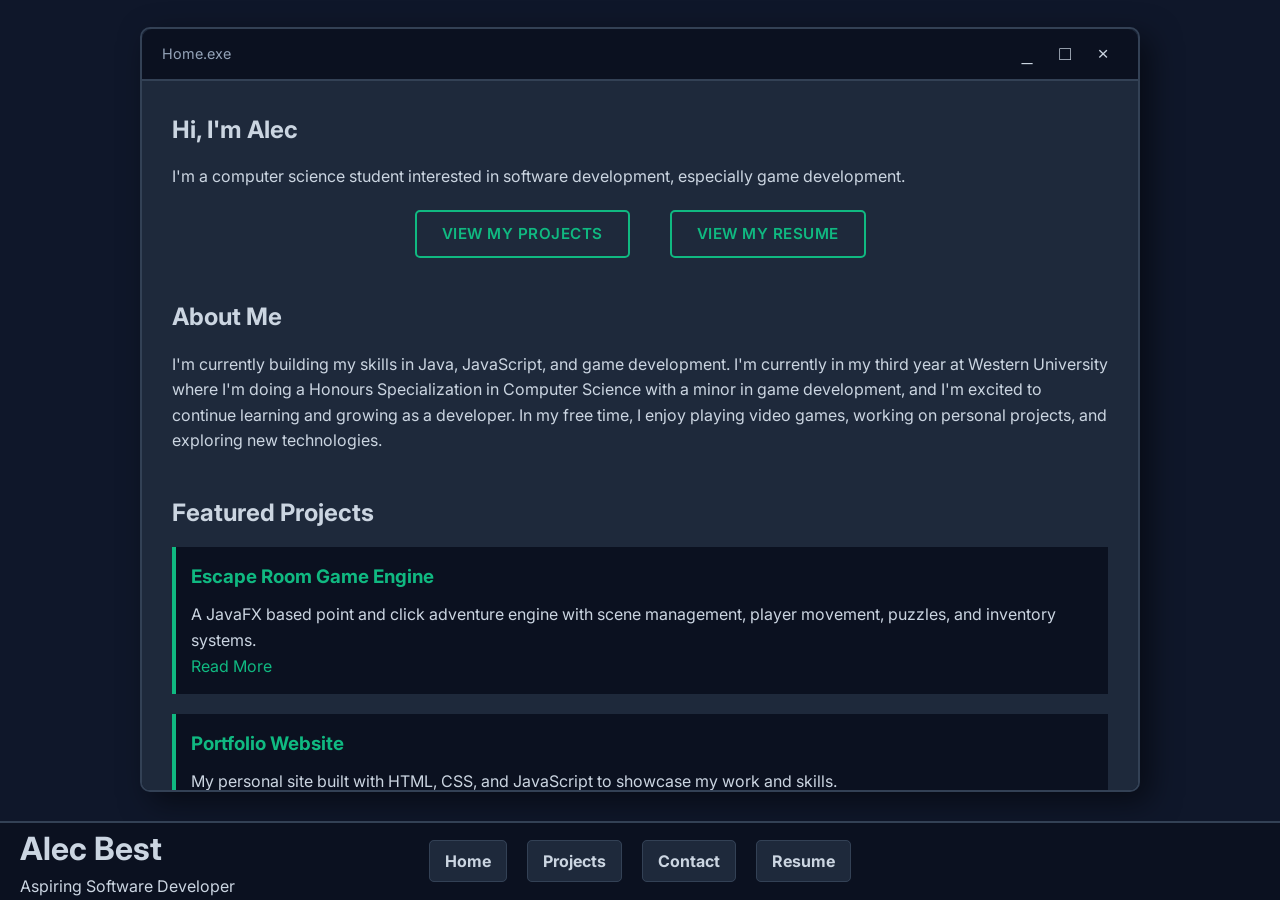
==== index.html @ 9b3607cb "Initial portfolio upload." ====
<!DOCTYPE html>
<html lang="en">

<head>
  <meta charset="UTF-8" />
  <meta name="viewport" content="width=device-width, initial-scale=1.0" />
  <title>Alec Best | Portfolio</title>
  <link rel="preconnect" href="https://fonts.googleapis.com">
  <link rel="preconnect" href="https://fonts.gstatic.com" crossorigin>
  <link href="https://fonts.googleapis.com/css2?family=Inter:wght@400;600;700&display=swap" rel="stylesheet">
  <link rel="stylesheet" href="style.css" />
</head>

<body>

    <header>
    <div class="logo">
      <h1>Alec Best</h1>
      <p>Aspiring Software Developer</p>
    </div>

    <nav>
      <ul>
        <li><a href="index.html">Home</a></li>
        <li><a href="projects.html">Projects</a></li>
        <li><a href="contact.html">Contact</a></li>
        <li><a href="resume.html">Resume</a></li>
      </ul>
    </nav>
    </header>

    <main>
        <div class="title-bar">
            <div class="title-text">Home.exe</div>
            <div class="title-buttons">
                <button class="win-btn minimize">_</button>
                <button class="win-btn maximize">□</button>
                <button class="win-btn close">×</button>
            </div>
        </div>
        <section id="hero">
            <h2>Hi, I'm Alec</h2>
            <p>
            I'm a computer science student interested in software development,
            especially game development.
            </p>
            <div style="display: flex; justify-content: center; gap: 40px; margin: 20px;">
                <a href="projects.html" class="os-btn">View My Projects</a>
                <a href="resume.html" class="os-btn">View My Resume</a>
            </div>
        </section>

        <section id="about">
            <h2>About Me</h2>
            <p>
            I'm currently building my skills in Java, JavaScript, and game development. I'm currently in my third year  at Western University where I'm doing a Honours Specialization in Computer Science with a minor in game development, and I'm excited to continue learning and growing as a developer. 
            In my free time, I enjoy playing video games, working on personal projects, and exploring new technologies.
            </p>
        </section>

        <section id="featured-projects">
            <h2>Featured Projects</h2>
            <article>
                <h3>Escape Room Game Engine</h3>
                <p>
                A JavaFX based point and click adventure engine with scene management,
                player movement, puzzles, and inventory systems.
                </p>
                <a href="projects.html">Read More</a>
            </article>

            <article>
                <h3>Portfolio Website</h3>
                <p>
                My personal site built with HTML, CSS, and JavaScript to showcase my
                work and skills.
                </p>
            <a href="projects.html">Read More</a>
            </article>
        </section>

        <section id="contact">
            <h2>Contact</h2>
            <p>Email: <a href="mailto:alecbest03@email.com">alecbest03@email.com</a></p>
            <p>GitHub: <a href="https://github.com/AlecBest" target="_blank">https://github.com/AlecBest</a></p>
            <p>LinkedIn: <a href="https://www.linkedin.com/in/alec-best-6159b63b4" target="_blank">https://www.linkedin.com/in/alec-best-6159b63b4</a></p>
        </section>
    </main>

    <footer>
        <p>© 2026 Alec Best</p>
    </footer>

</body>
</html>
---- style.css ----
:root { 
    --desktop-bg-color: #0f172a;
    --window-bg-color: #1e293b;
    --taskbar-bg-color: #0b1120;
    --accent-color: #10b981;
    --darker-accent-color: #059669;
    --text-color: #cbd5e1;
    --window-border-color: #334155;
}

* {
    box-sizing: border-box;
    margin: 0;
    padding: 0;
}

body { 
    font-family: 'Inter', sans-serif;
    background-color: var(--desktop-bg-color);
    color: var(--text-color);
    height: 100vh;
    overflow: hidden;
    display: flex;
    flex-direction: column;
    font-size: 16px;
    line-height: 1.6;
}

header {
    position: fixed;
    bottom: 0;
    left: 0;
    width: 100%;
    background-color: var(--taskbar-bg-color);
    border-top: 2px solid var(--window-border-color);
    display: grid;
    grid-template-columns: 1fr auto 1fr;
    align-items: center;
    padding: 0 20px;
    z-index: 100;
}

nav {
    grid-column: 2;
}

nav ul {
    list-style: none;
    display: flex;
    gap: 20px;
}

.title-bar {
    background-color: var(--taskbar-bg-color);
    border-bottom: 2px solid var(--window-border-color);
    margin: -30px -30px 20px -30px;
    padding: 10px 20px;
    display: flex;
    justify-content: space-between;
    align-items: center;
    border-top-left-radius: 10px;
    border-top-right-radius: 10px;
    position: sticky;
    top: -30px;
    z-index: 10;
}

.title-text {
    font-size: 0.9rem;
    color: #94a3b8;
}

.title-buttons {
    display: flex;
    gap: 8px;
}

.win-btn {
    background: none;
    border: none;
    color: var(--text-color);
    font-size: 1.2rem;
    cursor: pointer;
    line-height: 1;
    width: 30px;
    height:  30px;
    border-radius: 4px;
    display: flex;
    justify-content: center;
    align-items: center;
    transition: background-color 0.3s ease;
}

.win-btn:hover {
    background-color: var(--window-border-color)
}

.win-btn.close:hover {
    background-color: #ef4444;
    color: white;
}

a {
    color: var(--accent-color);
    text-decoration: none;
}

a:visited {
    color: var(--darker-accent-color);
}

a:hover {
    text-decoration: underline;
}

p {
    line-height: 1.6;
}

nav a {
    color: var(--text-color);
    text-decoration: none;
    font-weight: bold;
    padding: 10px 15px;
    border-radius: 5px;
    border: 1px solid var(--window-border-color);
    background-color: var(--window-bg-color);
    transition: background-color 0.3s ease;
}

nav a:hover {
    background-color: var(--accent-color);
    color: var(--taskbar-bg-color);
    box-shadow: 0 0 10px var(--accent-color);
    text-decoration: none;
}

main {
    margin: auto;
    margin-top: 3vh;
    width: 80%;
    max-width: 1000px;
    height: 85vh;

    background-color: var(--window-bg-color);
    border: 2px solid var(--window-border-color);
    border-radius: 10px;
    box-shadow: 10px 10px 30px rgba(0,0,0,0.5);

    overflow-y: auto;
    padding: 30px;
    animation: openWindow 0.3s ease-out;
}

main h1 {
    color: var(--accent-color);
    border-bottom: 1px dashed var(--window-border-color);
    padding-bottom: 10px;
    margin-bottom: 20px;
    font-weight: 700;
    text-align: center;
}

main h2 {
    margin-top: 30px;
    margin-bottom: 15px;
    font-weight: 700;
    color: #cbd5e1;
}

section {
    margin-bottom: 40px
}

article {
    background-color: var(--taskbar-bg-color);
    border-left: 4px solid var(--accent-color);
    padding: 15px;
    margin-bottom: 20px;
}
    
article h3 {
    color: var(--accent-color);
    margin-bottom: 10px;
}

article ul {
    margin-left: 20px;
    margin-top: 10px;
}

article ul li {
    margin-bottom: 5px;
}

.contact-wrapper {
    display: flex;
    flex-direction: column;
    justify-content: center;
    height: 60%;
}

.contact-menu {
    display: flex;
    flex-direction: column;
    align-items: center;
    gap: 15px;
}

.contact-card {
    display: block;
    width: 60%;
    background-color: var(--taskbar-bg-color);
    border: 1px solid var(--window-border-color);
    border-radius: 5px;
    padding: 15px;
    text-align: center;
    transition: all 0.3s ease;
}

.contact-card h3 {
    color: var(--text-color);
    margin-bottom: 5px
}

.contact-card p {
    color: var(--accent-color);
    font-size: 0.9rem;
}

.contact-card:hover {
    background-color: var(--darker-accent-color);
    border-color: #111a2e;
    transform: translateY(-2px);
    text-decoration: none;
}

.resume-container {
    display: flex;
    flex-direction: column;
    align-items: center;
    width: 100%;
    gap: 20px;
}

.resume-container iframe {
    width: 100%;
    height: 65vh;
    border: 2px solid var(--window-border-color);
    border-radius: 5px;
    background-color: #fff;
}

.resume-buttons {
    display: flex;
    gap: 20px;
    margin-top: 20px;
}

.os-btn {
    background-color: transparent;
    color: var(--accent-color);
    border: 2px solid var(--accent-color);
    padding: 10px 25px;
    border-radius: 5px;
    font-weight: 600;
    font-size: 0.95rem;
    text-transform: uppercase;
    letter-spacing: 0.5px;
    transition: all 0.2s ease-in-out;
    display: inline-block;
}

.os-btn:hover {
    background-color: var(--accent-color);
    color: var(--taskbar-bg-color);
    box-shadow: 0 0 15px var(--accent-color);
    text-decoration: none;
}

::-webkit-scrollbar {
    width: 8px;
}

::-webkit-scrollbar-track {
    background: var(--window-bg-color);
    border-left: 1px solid var(--window-border-color);
    border-radius: 0 8px 8px 0;
}

::-webkit-scrollbar-thumb {
    background: var(--window-border-color);
    border: 2px solid var(--window-bg-color);
    border-radius: 6px;
}

::-webkit-scrollbar-thumb:hover {
    background: var(--accent-color);
}
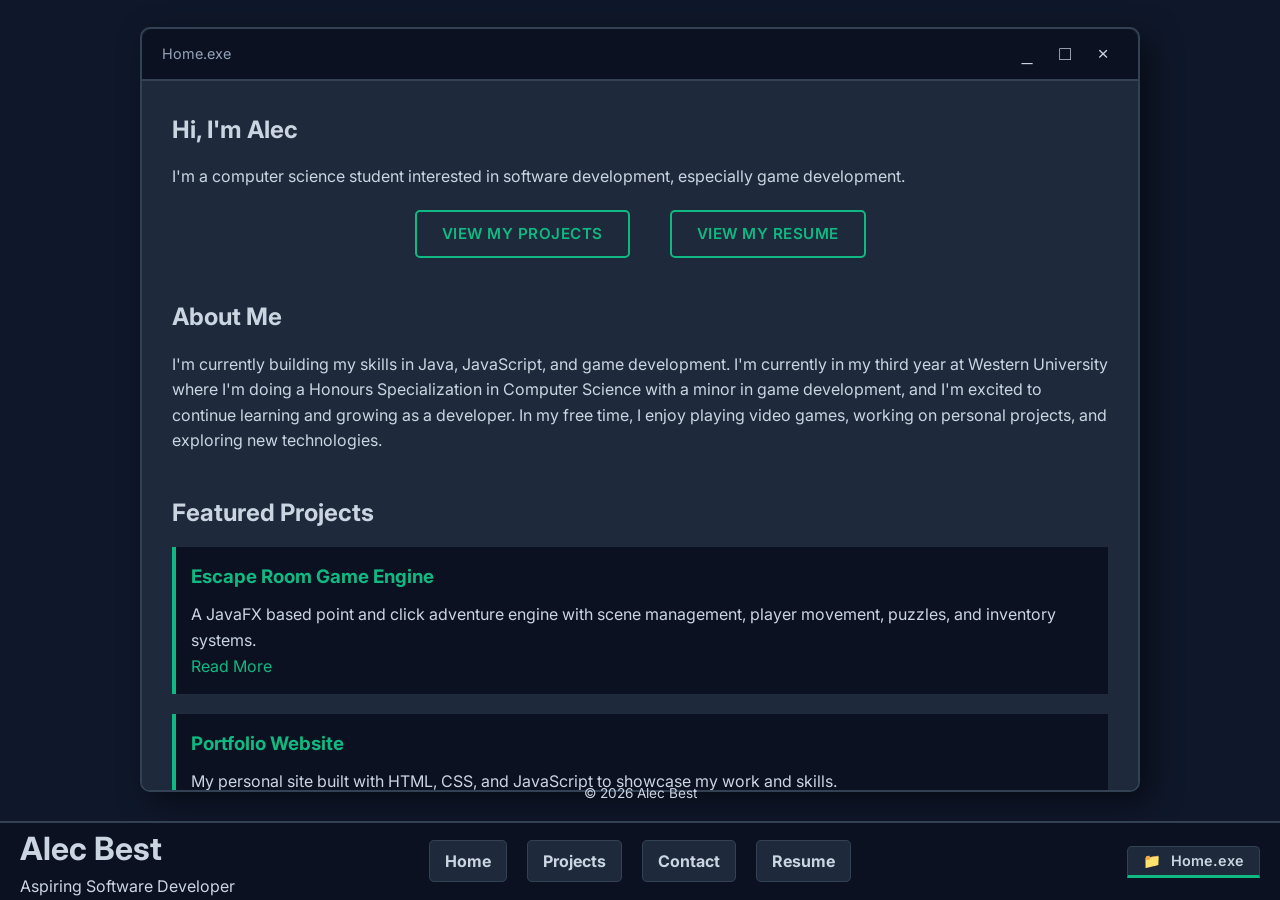
==== commit 6da8db4c: "Updated Javascript functionality and CSS" ====
--- a/index.html
+++ b/index.html
@@ -27,6 +27,10 @@
         <li><a href="resume.html">Resume</a></li>
       </ul>
     </nav>
+
+    <div class="taskbar-right">
+        <button class="taskbar-app active" id="taskbarApp">📁<span style="margin-left: 10px;">Home.exe</span></button> 
+    </div>
     </header>
 
     <main>
@@ -91,5 +95,6 @@
         <p>© 2026 Alec Best</p>
     </footer>
 
+    <script src="script.js"></script>
 </body>
 </html>
--- a/style.css
+++ b/style.css
@@ -105,6 +105,35 @@
     text-decoration: none;
 }
 
+.taskbar-right {
+    grid-column: 3;
+    display: flex;
+    justify-content: flex-end;
+    align-items: center;
+}
+
+.taskbar-app {
+    background-color: var(--window-bg-color);
+    color: var(--text-color);
+    border: 1px solid var(--window-border-color);
+    border-bottom: 3px solid var(--accent-color);
+    padding: 5px 15px;
+    border-radius: 5px 5px 0 0;
+    font-family: 'Inter', sans-serif;
+    font-size: 0.9rem;
+    font-weight: 600;
+    display: flex;
+    align-items: center;
+    transition: all 0.3s ease;
+}
+
+.taskbar-app:hover {
+    background-color: var(--accent-color);
+    color: var(--taskbar-bg-color);
+    box-shadow: 0 0 10px var(--accent-color);
+}
+
+
 a:visited {
     color: var(--darker-accent-color);
 }
@@ -297,3 +326,15 @@
 ::-webkit-scrollbar-thumb:hover {
     background: var(--accent-color);
 }
+
+footer {
+    position: fixed;
+    bottom: 95px;
+    left: 0;
+    width: 100%;
+    text-align: center;
+    color: var(#475569);
+    font-size: 0.85rem;
+    z-index: 1;
+    pointer-events: none;
+}
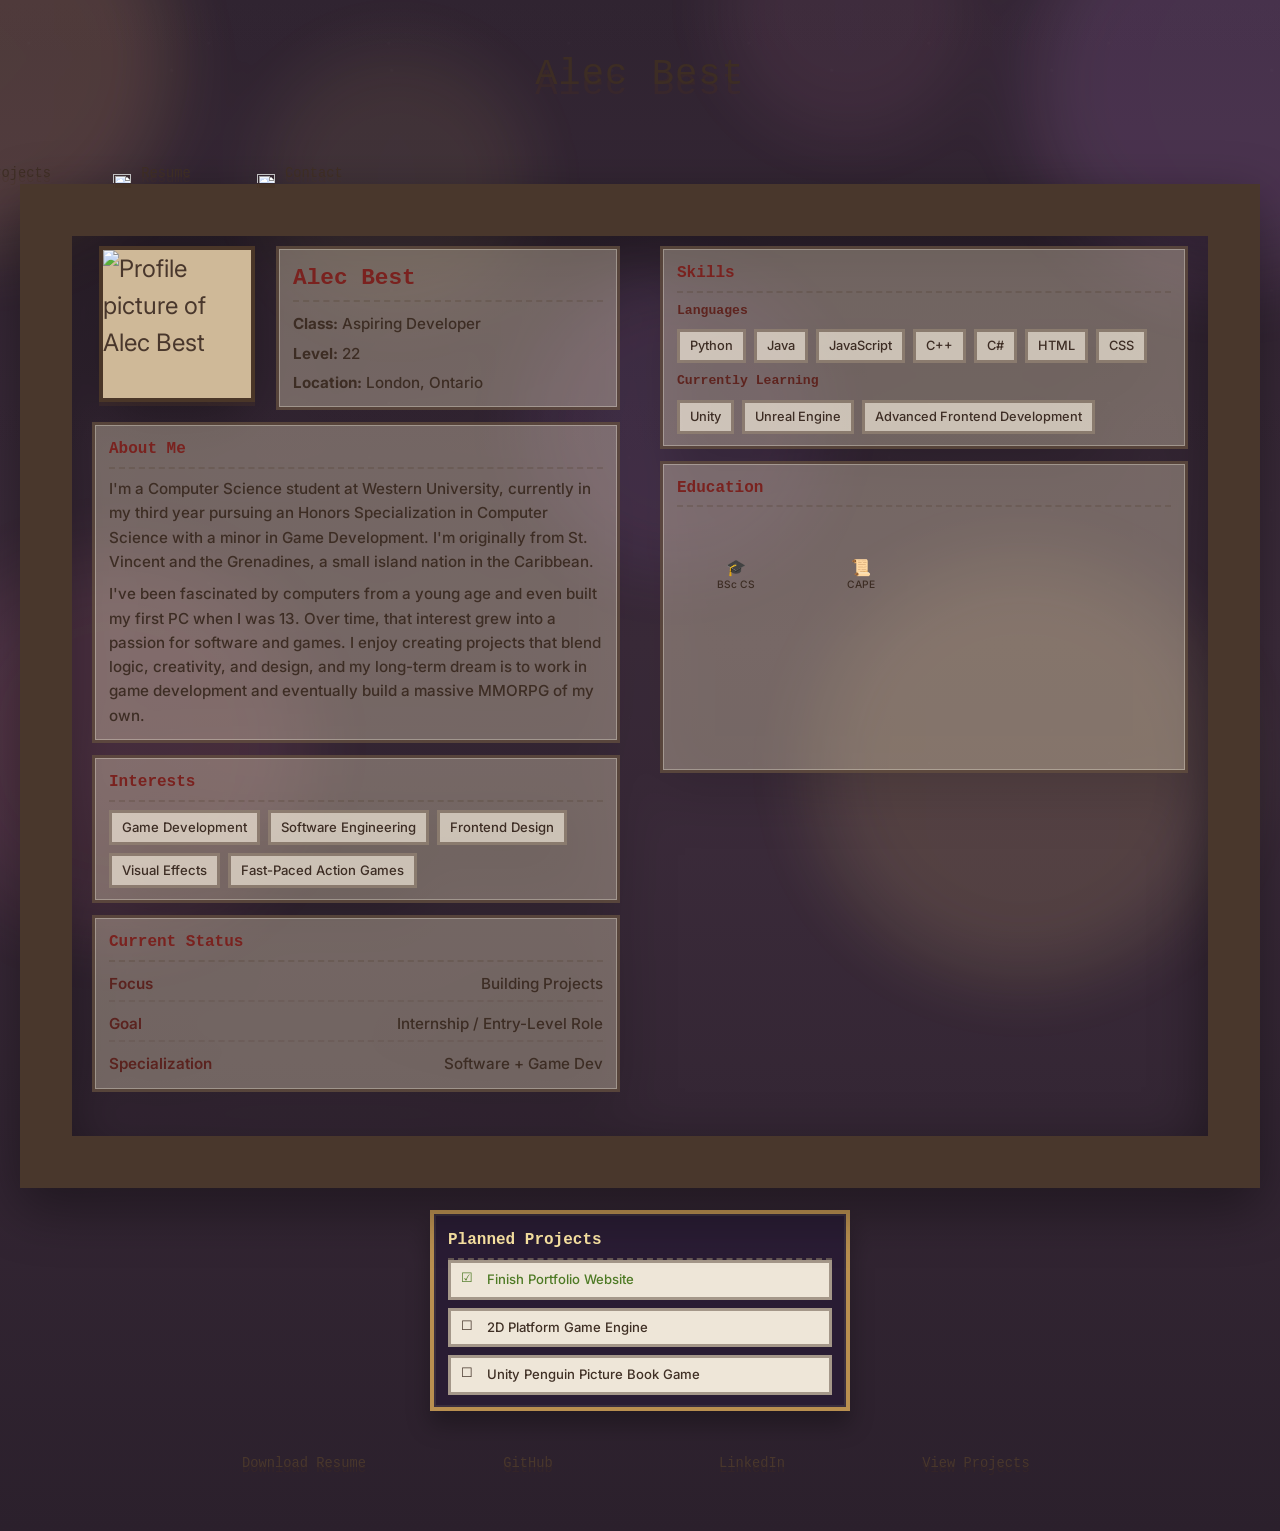
==== commit 26f945cf: "Updated portfolio to a new pixel art game style" ====
--- a/index.html
+++ b/index.html
@@ -1,99 +1,233 @@
 <!DOCTYPE html>
 <html lang="en">
-
 <head>
-  <meta charset="UTF-8" />
-  <meta name="viewport" content="width=device-width, initial-scale=1.0" />
-  <title>Alec Best | Portfolio</title>
-  <link rel="preconnect" href="https://fonts.googleapis.com">
-  <link rel="preconnect" href="https://fonts.gstatic.com" crossorigin>
-  <link href="https://fonts.googleapis.com/css2?family=Inter:wght@400;600;700&display=swap" rel="stylesheet">
-  <link rel="stylesheet" href="style.css" />
+    <meta charset="UTF-8" />
+    <meta name="viewport" content="width=device-width, initial-scale=1.0" />
+    <title>Alec Best | Portfolio</title>
+    <link rel="stylesheet" href="style.css" />
 </head>
-
 <body>
-
-    <header>
-    <div class="logo">
-      <h1>Alec Best</h1>
-      <p>Aspiring Software Developer</p>
+    <main id="character-sheet">
+
+        <div class="journal-nameplate">
+            <span>Alec Best</span>
+        </div>
+
+        <div class="book-layout-wrapper">
+            <div class="book-stage">
+
+                <nav class="book-top-tabs">
+                    <a class="top-tab active" href="index.html">
+                        <img src="assets/images/UI_TravelBook_ButtonAbout01a.png" alt="" />
+                        <span>Profile</span>
+                    </a>
+
+                    <a class="top-tab" href="projects.html">
+                        <img src="assets/images/UI_TravelBook_IconJournal01b.png" alt="" />
+                        <span>Projects</span>
+                    </a>
+
+                    <a class="top-tab" href="resume.html">
+                        <img src="assets/images/UI_TravelBook_ButtonManual01a.png" alt="" />
+                        <span>Resume</span>
+                    </a>
+
+                    <a class="top-tab" href="contact.html">
+                        <img src="assets/images/UI_TravelBook_ButtonContact01a.png" alt="" />
+                        <span>Contact</span>
+                    </a>
+                </nav>
+
+                <section class="book-cover">
+                    <div class="book-pages-wrapper">
+                        <section class="book-page left-page">
+                            <div class="avatar-stats-container">
+                                <div class="avatar-box">
+                                    <img src="assets/images/LinkedInProfilePicture.png" alt="Profile picture of Alec Best" />
+                                </div>
+
+                                <div class="stats-box">
+                                    <h2 class="char-name">Alec Best</h2>
+                                    <p><strong>Class:</strong> Aspiring Developer</p>
+                                    <p><strong>Level:</strong> 22</p>
+                                    <p><strong>Location:</strong> London, Ontario</p>
+                                </div>
+                            </div>
+
+                            <section class="about-me-box">
+                                <h3>About Me</h3>
+
+                                <p>
+                                    I'm a Computer Science student at Western University, currently in my third year pursuing an Honors Specialization in Computer Science with a minor in Game Development. I'm originally from St. Vincent and the Grenadines, a small island nation in the Caribbean.
+                                </p>
+
+                                <p>
+                                    I've been fascinated by computers from a young age and even built my first PC when I was 13. Over time, that interest grew into a passion for software and games. I enjoy creating projects that blend logic, creativity, and design, and my long-term dream is to work in game development and eventually build a massive MMORPG of my own.
+                                </p>
+                            </section>
+
+                            <section class="profile-extra-box">
+                                <h3>Interests</h3>
+
+                                <ul class="interest-list">
+                                    <li>Game Development</li>
+                                    <li>Software Engineering</li>
+                                    <li>Frontend Design</li>
+                                    <li>Visual Effects</li>
+                                    <li>Fast-Paced Action Games</li>
+                                </ul>
+                            </section>
+
+                            <section class="status-box">
+                                <h3>Current Status</h3>
+
+                                <div class="status-line">
+                                    <span class="status-label">Focus</span>
+                                    <span class="status-value">Building Projects</span>
+                                </div>
+
+                                <div class="status-line">
+                                    <span class="status-label">Goal</span>
+                                    <span class="status-value">Internship / Entry-Level Role</span>
+                                </div>
+
+                                <div class="status-line">
+                                    <span class="status-label">Specialization</span>
+                                    <span class="status-value">Software + Game Dev</span>
+                                </div>
+                            </section>
+
+                        </section>
+
+                        <section class="book-page right-page">
+                            <section class="skills-box">
+                                <h3>Skills</h3>
+
+                                <div class="skill-group">
+                                    <h4>Languages</h4>
+                                    <ul class="skill-chip-list">
+                                        <li>Python</li>
+                                        <li>Java</li>
+                                        <li>JavaScript</li>
+                                        <li>C++</li>
+                                        <li>C#</li>
+                                        <li>HTML</li>
+                                        <li>CSS</li>
+                                    </ul>
+                                </div>
+
+                                <div class="skill-group">
+                                    <h4>Currently Learning</h4>
+                                    <ul class="skill-chip-list">
+                                        <li>Unity</li>
+                                        <li>Unreal Engine</li>
+                                        <li>Advanced Frontend Development</li>
+                                    </ul>
+                                </div>
+                            </section>
+
+                            <section class="inventory-section">
+                                <h3>Education</h3>
+
+                                <div class="inventory-grid">
+                                    <button class="inventory-slot filled" type="button" data-popup="bsc-popup">
+                                        <span class="slot-icon">🎓</span>
+                                        <span class="slot-label">BSc CS</span>
+                                    </button>
+
+                                    <button class="inventory-slot filled" type="button" data-popup="cape-popup">
+                                        <span class="slot-icon">📜</span>
+                                        <span class="slot-label">CAPE</span>
+                                    </button>
+
+                                    <div class="inventory-slot empty"></div>
+                                    <div class="inventory-slot empty"></div>
+                                    <div class="inventory-slot empty"></div>
+                                    <div class="inventory-slot empty"></div>
+                                    <div class="inventory-slot empty"></div>
+                                    <div class="inventory-slot empty"></div>
+                                </div>
+                            </section>
+
+                        </section>
+
+                    </div>
+                </section>
+
+                <aside class="planned-projects-panel">
+                    <h3>Planned Projects</h3>
+
+                    <ul class="planned-project-list">
+                        <li class="planned-project done">
+                            <span class="project-check">☑</span>
+                            <span>Finish Portfolio Website</span>
+                        </li>
+
+                        <li class="planned-project">
+                            <span class="project-check">☐</span>
+                            <span>2D Platform Game Engine</span>
+                        </li>
+
+                        <li class="planned-project">
+                            <span class="project-check">☐</span>
+                            <span>Unity Penguin Picture Book Game</span>
+                        </li>
+                    </ul>
+                </aside>
+
+            </div>
+        </div>
+
+        <section class="action-buttons">
+            <a href="AlecOBest-Resume2026.pdf" download="AlecOBest-Resume2026.pdf" class="rpg-btn">
+                <span>Download Resume</span>
+            </a>
+
+            <a href="https://github.com/AlecBest" target="_blank" rel="noopener noreferrer" class="rpg-btn">
+                <span>GitHub</span>
+            </a>
+
+            <a href="https://www.linkedin.com/in/alec-best-6159b63b4" target="_blank" rel="noopener noreferrer" class="rpg-btn">
+                <span>LinkedIn</span>
+            </a>
+
+            <a href="projects.html" class="rpg-btn">
+                <span>View Projects</span>
+            </a>
+        </section>
+
+    </main>
+
+    <div class="popup-overlay hidden" id="popup-overlay">
+
+        <div class="popup-card hidden" id="bsc-popup">
+            <button class="close-popup" type="button">×</button>
+            <h3>Bachelor of Science in Computer Science</h3>
+            <p><strong>School:</strong> Western University</p>
+            <p><strong>Program:</strong> Honors Specialization in Computer Science</p>
+            <p><strong>Minor:</strong> Game Development</p>
+            <p><strong>Status:</strong> In Progress</p>
+            <p>
+                Focused on software development, programming, problem solving, and building technical projects through coursework and personal development.
+            </p>
+        </div>
+
+        <div class="popup-card hidden" id="cape-popup">
+            <button class="close-popup" type="button">×</button>
+            <h3>CAPE Examinations</h3>
+            <p><strong>Qualification:</strong> Caribbean Advanced Proficiency Examination</p>
+            <p><strong>Location:</strong> St. Vincent and the Grenadines</p>
+            <p><strong>Focus:</strong> Pre-university academic foundation</p>
+            <p>
+                Completed advanced secondary-level studies that helped prepare me for university-level computer science and analytical coursework.
+            </p>
+        </div>
+
     </div>
 
-    <nav>
-      <ul>
-        <li><a href="index.html">Home</a></li>
-        <li><a href="projects.html">Projects</a></li>
-        <li><a href="contact.html">Contact</a></li>
-        <li><a href="resume.html">Resume</a></li>
-      </ul>
-    </nav>
-
-    <div class="taskbar-right">
-        <button class="taskbar-app active" id="taskbarApp">📁<span style="margin-left: 10px;">Home.exe</span></button> 
+    <div id="custom-cursor" aria-hidden="true">
+        <img src="assets/images/UI_TravelBook_Cursor01c.png" alt="" />
     </div>
-    </header>
-
-    <main>
-        <div class="title-bar">
-            <div class="title-text">Home.exe</div>
-            <div class="title-buttons">
-                <button class="win-btn minimize">_</button>
-                <button class="win-btn maximize">□</button>
-                <button class="win-btn close">×</button>
-            </div>
-        </div>
-        <section id="hero">
-            <h2>Hi, I'm Alec</h2>
-            <p>
-            I'm a computer science student interested in software development,
-            especially game development.
-            </p>
-            <div style="display: flex; justify-content: center; gap: 40px; margin: 20px;">
-                <a href="projects.html" class="os-btn">View My Projects</a>
-                <a href="resume.html" class="os-btn">View My Resume</a>
-            </div>
-        </section>
-
-        <section id="about">
-            <h2>About Me</h2>
-            <p>
-            I'm currently building my skills in Java, JavaScript, and game development. I'm currently in my third year  at Western University where I'm doing a Honours Specialization in Computer Science with a minor in game development, and I'm excited to continue learning and growing as a developer. 
-            In my free time, I enjoy playing video games, working on personal projects, and exploring new technologies.
-            </p>
-        </section>
-
-        <section id="featured-projects">
-            <h2>Featured Projects</h2>
-            <article>
-                <h3>Escape Room Game Engine</h3>
-                <p>
-                A JavaFX based point and click adventure engine with scene management,
-                player movement, puzzles, and inventory systems.
-                </p>
-                <a href="projects.html">Read More</a>
-            </article>
-
-            <article>
-                <h3>Portfolio Website</h3>
-                <p>
-                My personal site built with HTML, CSS, and JavaScript to showcase my
-                work and skills.
-                </p>
-            <a href="projects.html">Read More</a>
-            </article>
-        </section>
-
-        <section id="contact">
-            <h2>Contact</h2>
-            <p>Email: <a href="mailto:alecbest03@email.com">alecbest03@email.com</a></p>
-            <p>GitHub: <a href="https://github.com/AlecBest" target="_blank">https://github.com/AlecBest</a></p>
-            <p>LinkedIn: <a href="https://www.linkedin.com/in/alec-best-6159b63b4" target="_blank">https://www.linkedin.com/in/alec-best-6159b63b4</a></p>
-        </section>
-    </main>
-
-    <footer>
-        <p>© 2026 Alec Best</p>
-    </footer>
 
     <script src="script.js"></script>
 </body>
--- a/style.css
+++ b/style.css
@@ -1,11 +1,27 @@
-:root { 
-    --desktop-bg-color: #0f172a;
-    --window-bg-color: #1e293b;
-    --taskbar-bg-color: #0b1120;
-    --accent-color: #10b981;
-    --darker-accent-color: #059669;
-    --text-color: #cbd5e1;
-    --window-border-color: #334155;
+@import url('https://fonts.googleapis.com/css2?family=Inter:wght@400;500;600;700&display=swap');
+
+@font-face {
+    font-family: 'TravelBookFont';
+    src: url('assets/fonts/Anxel.ttf') format('truetype');
+}
+
+:root {
+    --paper-text: #49372c;
+    --paper-text-strong: #3d2d24;
+    --paper-heading: #7a221f;
+    --panel-dark: #4a3628;
+    --panel-light: rgba(245, 232, 200, 0.34);
+    --popup-overlay: rgba(14, 10, 16, 0.72);
+    --shadow-dark: rgba(0, 0, 0, 0.35);
+    --shadow-strong: rgba(0, 0, 0, 0.5);
+    --line-soft: rgba(74, 54, 40, 0.22);
+
+    --book-width: 1300px;
+    --page-height: 900px;
+    --cover-border: 52px;
+
+    --side-panel-width: 220px;
+    --side-gap: 22px;
 }
 
 * {
@@ -14,327 +30,1524 @@
     padding: 0;
 }
 
-body { 
-    font-family: 'Inter', sans-serif;
-    background-color: var(--desktop-bg-color);
-    color: var(--text-color);
-    height: 100vh;
-    overflow: hidden;
-    display: flex;
-    flex-direction: column;
-    font-size: 16px;
+html {
+    scroll-behavior: smooth;
+}
+
+body {
+    min-height: 100vh;
+    padding: 28px 18px 40px;
+    font-family: 'Inter', 'Segoe UI', Tahoma, Geneva, Verdana, sans-serif;
+    color: var(--paper-text);
+    font-size: 24px;
+    line-height: 1.55;
+    overflow-x: hidden;
+    position: relative;
+    isolation: isolate;
+    background:
+        linear-gradient(180deg, #2f2330 0%, #3e2d3d 42%, #2b202c 100%);
+}
+
+body::before {
+    content: "";
+    position: fixed;
+    inset: -18%;
+    z-index: -3;
+    pointer-events: none;
+    background:
+        radial-gradient(circle at 12% 18%, rgba(255, 189, 129, 0.16) 0 9%, transparent 12%),
+        radial-gradient(circle at 84% 20%, rgba(221, 145, 255, 0.14) 0 10%, transparent 13%),
+        radial-gradient(circle at 20% 74%, rgba(255, 131, 169, 0.12) 0 10%, transparent 13%),
+        radial-gradient(circle at 72% 76%, rgba(255, 219, 146, 0.14) 0 12%, transparent 15%),
+        radial-gradient(circle at 52% 48%, rgba(190, 126, 255, 0.1) 0 12%, transparent 15%),
+        radial-gradient(circle at 36% 28%, rgba(255, 219, 146, 0.08) 0 8%, transparent 11%),
+        radial-gradient(circle at 62% 14%, rgba(255, 153, 211, 0.08) 0 7%, transparent 10%);
+    filter: blur(34px) saturate(1.15);
+    animation: blobShift 18s ease-in-out infinite alternate;
+    opacity: 0.95;
+}
+
+body::after {
+    content: "";
+    position: fixed;
+    inset: 0;
+    z-index: -2;
+    pointer-events: none;
+    background:
+        radial-gradient(circle at 16% 24%, rgba(255, 255, 255, 0.05) 0 1px, transparent 2px),
+        radial-gradient(circle at 78% 32%, rgba(255, 255, 255, 0.04) 0 1px, transparent 2px),
+        radial-gradient(circle at 42% 76%, rgba(255, 255, 255, 0.035) 0 1px, transparent 2px),
+        linear-gradient(180deg, rgba(255, 255, 255, 0.035), rgba(255, 255, 255, 0));
+    background-size: 180px 180px, 220px 220px, 260px 260px, 100% 100%;
+    animation: sparkleDrift 24s linear infinite;
+    opacity: 0.22;
+}
+
+img {
+    display: block;
+    max-width: 100%;
+}
+
+a {
+    color: inherit;
+    text-decoration: none;
+}
+
+button,
+input,
+textarea,
+select {
+    font: inherit;
+}
+
+button {
+    border: none;
+    background: none;
+    cursor: none;
+}
+
+ul {
+    list-style: none;
+}
+
+.hidden {
+    display: none !important;
+}
+
+body.has-custom-cursor,
+body.has-custom-cursor * {
+    cursor: none !important;
+}
+
+#custom-cursor {
+    position: fixed;
+    top: 0;
+    left: 0;
+    width: 44px;
+    height: 48px;
+    pointer-events: none;
+    z-index: 9999;
+    transform: translate(-100px, -100px);
+}
+
+#custom-cursor img {
+    width: 100%;
+    height: 100%;
+    image-rendering: pixelated;
+    transform-origin: top left;
+    transition: transform 0.04s linear, opacity 0.12s ease;
+}
+
+#custom-cursor.clicking img {
+    transform: scale(0.92);
+}
+
+body.disable-custom-cursor,
+body.disable-custom-cursor * {
+    cursor: auto !important;
+}
+
+body.disable-custom-cursor #custom-cursor {
+    opacity: 0;
+}
+
+#custom-cursor {
+    transition: opacity 0.12s ease;
+}
+
+#character-sheet {
+    width: min(1680px, 100%);
+    margin: 0 auto;
+    position: relative;
+    z-index: 2;
+}
+
+.journal-nameplate {
+    width: min(560px, 88%);
+    height: 86px;
+    margin: 0 auto 28px;
+    padding: 0 26px;
+    background-image: url('assets/images/UI_TravelBook_Banner01a.png');
+    background-size: 100% 100%;
+    background-repeat: no-repeat;
+    display: flex;
+    align-items: center;
+    justify-content: center;
+    filter: drop-shadow(0 10px 0 rgba(69, 45, 34, 0.36));
+}
+
+.journal-nameplate span {
+    width: 100%;
+    height: 100%;
+    display: flex;
+    align-items: center;
+    justify-content: center;
+    text-align: center;
+    font-family: 'TravelBookFont', monospace;
+    font-size: clamp(1.75rem, 2.9vw, 2.45rem);
+    color: var(--paper-text-strong);
+    letter-spacing: 1px;
+    line-height: 1;
+    transform: translateY(4px);
+}
+
+.book-layout-wrapper {
+    display: flex;
+    justify-content: center;
+}
+
+.book-stage {
+    position: relative;
+    width: min(var(--book-width), calc(100vw - 80px));
+    margin: 0 auto;
+    padding-top: 42px;
+}
+
+.book-top-tabs {
+    position: absolute;
+    top: 0;
+    left: 50%;
+    transform: translateX(-50%);
+    z-index: 8;
+    display: flex;
+    gap: 8px;
+    align-items: flex-end;
+}
+
+.top-tab {
+    min-width: 140px;
+    height: 52px;
+    padding: 0 16px;
+    display: inline-flex;
+    align-items: center;
+    justify-content: center;
+    gap: 10px;
+    background-image: url('assets/images/UI_TravelBook_Frame01a.png');
+    background-size: 100% 100%;
+    background-repeat: no-repeat;
+    color: var(--paper-text-strong);
+    transform: translateY(6px);
+    transition: transform 0.16s ease, filter 0.16s ease, background-image 0.16s ease;
+    filter: drop-shadow(0 5px 0 rgba(66, 45, 31, 0.3));
+}
+
+.top-tab:hover,
+.top-tab:focus-visible {
+    transform: translateY(2px);
+    background-image: url('assets/images/UI_TravelBook_Frame02a.png');
+}
+
+.top-tab.active {
+    transform: translateY(0);
+    background-image: url('assets/images/UI_TravelBook_FrameSelect01a.png');
+}
+
+.top-tab img {
+    width: 18px;
+    height: 18px;
+    image-rendering: pixelated;
+    flex-shrink: 0;
+}
+
+.top-tab span {
+    font-family: 'TravelBookFont', monospace;
+    font-size: 0.86rem;
+    white-space: nowrap;
+}
+
+.book-cover {
+    width: 100%;
+    min-height: calc(var(--page-height) + (var(--cover-border) * 2));
+    border-style: solid;
+    border-width: var(--cover-border);
+    border-image-source: url('assets/images/UI_TravelBook_BookCover01a.png');
+    border-image-slice: 64;
+    border-image-repeat: round;
+    display: flex;
+    justify-content: center;
+    align-items: stretch;
+    filter: drop-shadow(0 18px 28px rgba(0, 0, 0, 0.42));
+}
+
+.book-pages-wrapper {
+    display: grid;
+    grid-template-columns: 1fr 1fr;
+    width: 100%;
+    min-height: var(--page-height);
+    gap: 0;
+}
+
+.book-page {
+    padding: 18px 20px 18px;
+    background-size: 100% 100%;
+    background-repeat: no-repeat;
+    display: flex;
+    flex-direction: column;
+    gap: 12px;
+    overflow-y: auto;
+    min-height: var(--page-height);
+    height: var(--page-height);
+}
+
+.left-page {
+    background-image: url('assets/images/UI_TravelBook_BookPageLeft01a.png');
+    margin-top: -8px;
+    margin-bottom: -6px;
+}
+
+.right-page {
+    background-image: url('assets/images/UI_TravelBook_BookPageRight01a.png');
+    margin-top: -8px;
+    margin-bottom: -6px;
+}
+
+.avatar-stats-container {
+    display: flex;
+    align-items: stretch;
+    gap: 14px;
+}
+
+.avatar-box {
+    width: 170px;
+    min-width: 170px;
+    display: flex;
+    justify-content: center;
+    align-items: flex-start;
+}
+
+.avatar-box img {
+    width: 156px;
+    height: 156px;
+    object-fit: cover;
+    object-position: center top;
+    image-rendering: auto;
+    border: 4px solid var(--panel-dark);
+    background: #cfb998;
+    box-shadow: 0 4px 0 rgba(74, 54, 40, 0.35);
+}
+
+.stats-box,
+.about-me-box,
+.profile-extra-box,
+.skills-box,
+.inventory-section,
+.status-box {
+    background: var(--panel-light);
+    border: 3px solid rgba(74, 54, 40, 0.68);
+    padding: 12px 14px;
+    box-shadow: inset 0 0 0 1px rgba(255, 248, 230, 0.32);
+}
+
+.stats-box {
+    flex: 1;
+    display: flex;
+    flex-direction: column;
+    justify-content: center;
+    gap: 5px;
+}
+
+.char-name,
+.about-me-box h3,
+.profile-extra-box h3,
+.skills-box h3,
+.inventory-section h3,
+.status-box h3,
+.planned-projects-panel h3,
+.skill-group h4,
+.rpg-btn span,
+.projects-page-header h2,
+.project-card-top h3,
+.project-subsection h4,
+.project-status-badge,
+.project-page-indicator {
+    font-family: 'TravelBookFont', monospace;
+}
+
+.stats-box p,
+.about-me-box p,
+.status-line,
+.skill-list li,
+.interest-list li,
+.planned-project,
+.popup-card p,
+.slot-label,
+.projects-page-header p,
+.project-subsection p,
+.project-tech,
+.project-feature-list li {
+    font-family: 'Inter', 'Segoe UI', Tahoma, Geneva, Verdana, sans-serif;
+    font-weight: 500;
+    color: var(--paper-text-strong);
+}
+
+.char-name {
+    color: var(--paper-heading);
+    font-size: 1.42rem;
+    margin-bottom: 5px;
+    padding-bottom: 4px;
+    border-bottom: 2px dashed var(--line-soft);
+}
+
+.stats-box p,
+.about-me-box p,
+.status-line,
+.popup-card p {
+    font-size: 0.95rem;
     line-height: 1.6;
 }
 
-header {
+.about-me-box,
+.profile-extra-box,
+.skills-box,
+.inventory-section,
+.status-box {
+    display: flex;
+    flex-direction: column;
+    gap: 8px;
+}
+
+.about-me-box h3,
+.profile-extra-box h3,
+.skills-box h3,
+.inventory-section h3,
+.status-box h3,
+.planned-projects-panel h3,
+.popup-card h3 {
+    color: var(--paper-heading);
+    font-size: 1rem;
+    padding-bottom: 5px;
+    border-bottom: 2px dashed var(--line-soft);
+}
+
+.interest-list {
+    display: flex;
+    flex-wrap: wrap;
+    gap: 8px;
+}
+
+.interest-list li {
+    padding: 7px 10px;
+    background: rgba(255, 248, 230, 0.64);
+    border: 3px solid rgba(74, 54, 40, 0.5);
+    font-size: 0.82rem;
+    line-height: 1.15;
+}
+
+.skill-group {
+    display: flex;
+    flex-direction: column;
+    gap: 8px;
+}
+
+.skill-group h4 {
+    color: #5e241f;
+    font-size: 0.82rem;
+}
+
+.skill-chip-list {
+    display: flex;
+    flex-wrap: wrap;
+    gap: 8px;
+}
+
+.skill-chip-list li {
+    padding: 7px 10px;
+    background: rgba(255, 248, 230, 0.64);
+    border: 3px solid rgba(74, 54, 40, 0.5);
+    font-size: 0.8rem;
+    line-height: 1.1;
+    font-family: 'Inter', 'Segoe UI', Tahoma, Geneva, Verdana, sans-serif;
+    font-weight: 500;
+    color: var(--paper-text-strong);
+}
+
+.learning-list li {
+    justify-content: flex-start;
+}
+
+.inventory-grid {
+    display: grid;
+    grid-template-columns: repeat(4, 1fr);
+    gap: 8px;
+}
+
+.inventory-slot {
+    aspect-ratio: 1 / 1;
+    display: flex;
+    flex-direction: column;
+    justify-content: center;
+    align-items: center;
+    gap: 4px;
+    padding: 6px;
+    background-size: 100% 100%;
+    background-repeat: no-repeat;
+    background-position: center;
+    transition: transform 0.16s ease, filter 0.16s ease;
+    border: none;
+}
+
+.inventory-slot.filled {
+    background-image: url('assets/images/UI_TravelBook_Slot01a.png');
+}
+
+.inventory-slot.filled:hover,
+.inventory-slot.filled:focus-visible {
+    background-image: url('assets/images/UI_TravelBook_Slot01b.png');
+    transform: translateY(-2px);
+    filter: brightness(1.04);
+}
+
+.inventory-slot.empty {
+    background-image: url('assets/images/UI_TravelBook_Slot01c.png');
+    opacity: 0.95;
+}
+
+.slot-icon {
+    font-size: 1rem;
+    line-height: 1;
+}
+
+.slot-label {
+    font-size: 0.64rem;
+    line-height: 1.05;
+    text-align: center;
+}
+
+.status-box {
+    gap: 6px;
+}
+
+.status-line {
+    display: flex;
+    justify-content: space-between;
+    gap: 12px;
+    padding: 4px 0;
+    border-bottom: 2px dashed rgba(74, 54, 40, 0.15);
+}
+
+.status-line:last-child {
+    border-bottom: none;
+    padding-bottom: 0;
+}
+
+.status-label {
+    font-weight: 600;
+    color: #5b231f;
+}
+
+.status-value {
+    text-align: right;
+}
+
+.planned-projects-panel {
+    position: absolute;
+    left: calc(100% + 28px);
+    top: 138px;
+    width: 220px;
+    margin-top: 0;
+    background: rgba(42, 29, 53, 0.92);
+    border: 4px solid #b98f50;
+    padding: 14px 14px 12px;
+    box-shadow:
+        inset 0 0 0 2px rgba(255, 244, 194, 0.08),
+        0 14px 22px rgba(0, 0, 0, 0.28);
+}
+
+.planned-projects-panel h3 {
+    color: #ffe8a6;
+    border-bottom-color: rgba(255, 232, 166, 0.28);
+}
+
+.planned-project-list {
+    display: flex;
+    flex-direction: column;
+    gap: 8px;
+}
+
+.planned-project {
+    display: flex;
+    align-items: flex-start;
+    gap: 10px;
+    padding: 8px 10px;
+    background: rgba(255, 248, 230, 0.92);
+    border: 3px solid rgba(74, 54, 40, 0.45);
+    color: #3f2f24;
+    font-size: 0.82rem;
+    line-height: 1.35;
+}
+
+.planned-project.done {
+    color: #4e7a25;
+}
+
+.project-check {
+    min-width: 16px;
+    line-height: 1;
+}
+
+.action-buttons {
+    width: min(var(--book-width), calc(100vw - 80px));
+    margin: 26px auto 0;
+    display: flex;
+    flex-wrap: wrap;
+    justify-content: center;
+    gap: 14px;
+}
+
+.rpg-btn {
+    min-width: 210px;
+    height: 54px;
+    padding: 0 22px;
+    display: inline-flex;
+    align-items: center;
+    justify-content: center;
+    background-image: url('assets/images/UI_TravelBook_Frame02a.png');
+    background-size: 100% 100%;
+    background-repeat: no-repeat;
+    color: var(--paper-text);
+    transition: transform 0.16s ease, background-image 0.16s ease, filter 0.16s ease;
+    filter: drop-shadow(0 5px 0 rgba(66, 45, 31, 0.34));
+}
+
+.rpg-btn span {
+    font-size: 0.86rem;
+    white-space: nowrap;
+}
+
+.rpg-btn:hover,
+.rpg-btn:focus-visible {
+    transform: translateY(-2px);
+    background-image: url('assets/images/UI_TravelBook_FrameSelect01a.png');
+    filter: drop-shadow(0 7px 0 rgba(66, 45, 31, 0.34));
+}
+
+.popup-overlay {
     position: fixed;
-    bottom: 0;
+    inset: 0;
+    z-index: 999;
+    padding: 20px;
+    background: rgba(14, 10, 16, 0.72);
+    display: flex;
+    justify-content: center;
+    align-items: center;
+}
+
+.popup-card {
+    position: relative;
+    width: min(540px, 92vw);
+    min-height: 300px;
+    padding: 22px 24px 20px;
+    border: 16px solid transparent;
+    border-image-source: url('assets/images/UI_TravelBook_Popup02a.png');
+    border-image-slice: 8 fill;
+    border-image-width: 16px;
+    border-image-repeat: stretch;
+    background: transparent;
+    box-shadow: 0 18px 28px rgba(0, 0, 0, 0.35);
+    image-rendering: pixelated;
+}
+
+.popup-card h3 {
+    font-family: 'TravelBookFont', monospace;
+    color: var(--paper-heading);
+    font-size: 1rem;
+    padding-bottom: 6px;
+    border-bottom: 2px dashed rgba(74, 54, 40, 0.2);
+    margin-bottom: 10px;
+}
+
+.popup-card p {
+    font-family: 'Inter', 'Segoe UI', Tahoma, Geneva, Verdana, sans-serif;
+    font-weight: 500;
+    color: var(--paper-text-strong);
+    font-size: 0.92rem;
+    line-height: 1.6;
+}
+
+.popup-card p + p {
+    margin-top: 8px;
+}
+
+.close-popup {
+    position: absolute;
+    top: 6px;
+    right: 8px;
+    width: 28px;
+    height: 28px;
+    display: grid;
+    place-items: center;
+    background: rgba(255, 248, 230, 0.95);
+    border: 2px solid rgba(74, 54, 40, 0.45);
+    color: var(--paper-text-strong);
+    font-family: 'TravelBookFont', monospace;
+    font-size: 0.72rem;
+    line-height: 1;
+}
+
+.close-popup:hover,
+.close-popup:focus-visible {
+    background: rgba(255, 244, 220, 1);
+}
+
+.projects-book-page {
+    gap: 14px;
+}
+
+.projects-page-header {
+    background: var(--panel-light);
+    border: 3px solid rgba(74, 54, 40, 0.68);
+    padding: 14px 16px;
+    box-shadow: inset 0 0 0 1px rgba(255, 248, 230, 0.32);
+    display: flex;
+    flex-direction: column;
+    gap: 10px;
+}
+
+.projects-page-header h2 {
+    color: var(--paper-heading);
+    font-size: 1.1rem;
+    padding-bottom: 6px;
+    border-bottom: 2px dashed var(--line-soft);
+}
+
+.projects-page-header p {
+    font-size: 0.94rem;
+    line-height: 1.6;
+}
+
+.project-book-cover {
+    position: relative;
+}
+
+.project-spread-stack {
+    position: relative;
+    width: 100%;
+    min-height: var(--page-height);
+    height: var(--page-height);
+}
+
+.project-spread {
+    position: absolute;
+    inset: 0;
+    display: grid;
+    grid-template-columns: 1fr 1fr;
+    opacity: 0;
+    pointer-events: none;
+    transition: opacity 0.2s ease;
+}
+
+.project-spread.active {
+    opacity: 1;
+    pointer-events: auto;
+    z-index: 1;
+}
+
+.project-card {
+    background: var(--panel-light);
+    border: 3px solid rgba(74, 54, 40, 0.68);
+    padding: 14px 16px;
+    box-shadow: inset 0 0 0 1px rgba(255, 248, 230, 0.32);
+    display: flex;
+    flex-direction: column;
+    gap: 10px;
+}
+
+.project-card-top {
+    display: flex;
+    justify-content: space-between;
+    align-items: flex-start;
+    gap: 12px;
+    padding-bottom: 6px;
+    border-bottom: 2px dashed var(--line-soft);
+}
+
+.project-card-top h3 {
+    color: var(--paper-heading);
+    font-size: 0.98rem;
+    line-height: 1.3;
+}
+
+.project-status-badge {
+    flex-shrink: 0;
+    padding: 5px 9px;
+    border: 2px solid rgba(74, 54, 40, 0.45);
+    background: rgba(255, 248, 230, 0.75);
+    font-size: 0.65rem;
+    line-height: 1;
+}
+
+.project-status-badge.completed {
+    color: #3f6a1f;
+}
+
+.project-status-badge.in-progress {
+    color: #7b4a10;
+}
+
+.project-status-badge.planned {
+    color: #6b4f86;
+}
+
+.project-tech {
+    font-size: 0.88rem;
+    line-height: 1.5;
+}
+
+.project-subsection {
+    display: flex;
+    flex-direction: column;
+    gap: 6px;
+}
+
+.project-subsection h4 {
+    color: #5e241f;
+    font-size: 0.8rem;
+}
+
+.project-subsection p {
+    font-size: 0.9rem;
+    line-height: 1.6;
+}
+
+.project-feature-list {
+    display: flex;
+    flex-direction: column;
+    gap: 6px;
+}
+
+.project-feature-list li {
+    position: relative;
+    padding-left: 16px;
+    font-size: 0.88rem;
+    line-height: 1.5;
+}
+
+.project-feature-list li::before {
+    content: "•";
+    position: absolute;
     left: 0;
-    width: 100%;
-    background-color: var(--taskbar-bg-color);
-    border-top: 2px solid var(--window-border-color);
-    display: grid;
-    grid-template-columns: 1fr auto 1fr;
+    top: 0;
+    color: var(--paper-heading);
+    font-weight: 700;
+}
+
+.project-book-navigation {
+    position: absolute;
+    left: 0;
+    right: 0;
+    bottom: -48px;
+    display: flex;
+    justify-content: center;
     align-items: center;
-    padding: 0 20px;
-    z-index: 100;
-}
-
-nav {
-    grid-column: 2;
-}
-
-nav ul {
-    list-style: none;
-    display: flex;
-    gap: 20px;
-}
-
-.title-bar {
-    background-color: var(--taskbar-bg-color);
-    border-bottom: 2px solid var(--window-border-color);
-    margin: -30px -30px 20px -30px;
-    padding: 10px 20px;
+    gap: 16px;
+}
+
+.project-nav-btn {
+    width: 54px;
+    height: 54px;
+    display: inline-flex;
+    align-items: center;
+    justify-content: center;
+    background-image: url('assets/images/UI_TravelBook_Frame02a.png');
+    background-size: 100% 100%;
+    background-repeat: no-repeat;
+    transition: transform 0.16s ease, background-image 0.16s ease;
+}
+
+.project-nav-btn:hover,
+.project-nav-btn:focus-visible {
+    transform: translateY(-2px);
+    background-image: url('assets/images/UI_TravelBook_FrameSelect01a.png');
+}
+
+.project-nav-btn img {
+    width: 22px;
+    height: 22px;
+    image-rendering: pixelated;
+}
+
+.prev-project img {
+    transform: rotate(180deg);
+}
+
+.project-progress-shell {
+    width: 180px;
+    height: 22px;
+    padding: 3px;
+    background: rgba(255, 248, 230, 0.92);
+    border: 3px solid rgba(74, 54, 40, 0.55);
+    box-shadow: inset 0 0 0 1px rgba(255, 248, 230, 0.28);
+}
+
+.project-progress-fill {
+    width: 33.333%;
+    height: 100%;
+    background: linear-gradient(180deg, #d8bb74 0%, #b88945 100%);
+    transition: width 0.2s ease;
+}
+
+.project-page-panel {
+    margin-top: 126px;
+}
+
+::-webkit-scrollbar {
+    width: 8px;
+    height: 8px;
+}
+
+::-webkit-scrollbar-track {
+    background: rgba(62, 43, 32, 0.2);
+}
+
+::-webkit-scrollbar-thumb {
+    background: #8a6b52;
+}
+
+::-webkit-scrollbar-thumb:hover {
+    background: #a07e5b;
+}
+
+@keyframes blobShift {
+    0% {
+        transform: translate3d(-2%, -1%, 0) scale(1);
+    }
+    50% {
+        transform: translate3d(2%, 1%, 0) scale(1.04);
+    }
+    100% {
+        transform: translate3d(-1%, 2%, 0) scale(1.02);
+    }
+}
+
+@keyframes sparkleDrift {
+    0% {
+        transform: translate3d(0, 0, 0);
+    }
+    100% {
+        transform: translate3d(24px, -18px, 0);
+    }
+}
+
+@media (max-width: 1540px) {
+    .book-stage {
+        width: min(1460px, 100%);
+        grid-template-columns: 140px minmax(0, var(--book-width)) var(--side-panel-width);
+    }
+
+    .book-top-tabs {
+        left: calc(140px + 58px);
+    }
+}
+
+@media (max-width: 1400px) {
+    .book-stage {
+        width: min(var(--book-width), calc(100vw - 40px));
+    }
+
+    .book-cover {
+        grid-column: 1;
+    }
+
+    .planned-projects-panel {
+        position: static;
+        width: min(420px, 100%);
+        margin: 22px auto 0;
+    }
+
+    .book-top-tabs {
+        left: 58px;
+    }
+}
+
+@media (max-width: 1100px) {
+    .book-top-tabs {
+        left: 32px;
+        flex-wrap: wrap;
+        row-gap: 6px;
+    }
+
+    .top-tab {
+        min-width: 125px;
+    }
+}
+
+@media (max-width: 980px) {
+    .book-pages-wrapper {
+        grid-template-columns: 1fr;
+        min-height: auto;
+    }
+
+    .book-page {
+        min-height: auto;
+        height: auto;
+    }
+
+    .left-page,
+    .right-page {
+        margin-top: 0;
+        margin-bottom: 0;
+        background-size: cover;
+    }
+
+    .project-spread {
+        grid-template-columns: 1fr;
+    }
+
+    .project-spread-stack {
+        min-height: 980px;
+        height: 980px;
+    }
+}
+
+@media (max-width: 760px) {
+    body {
+        padding: 18px 10px 30px;
+        font-size: 20px;
+    }
+
+    #custom-cursor {
+        width: 36px;
+        height: 40px;
+    }
+
+    .journal-nameplate {
+        height: 68px;
+        margin-bottom: 18px;
+        padding: 0 20px;
+    }
+
+    .journal-nameplate span {
+        font-size: 1.42rem;
+        transform: translateY(3px);
+    }
+
+    .book-stage {
+        padding-top: 84px;
+        width: 100%;
+    }
+
+    .book-top-tabs {
+        left: 0;
+        right: 0;
+        justify-content: center;
+        flex-wrap: wrap;
+    }
+
+    .top-tab {
+        min-width: 110px;
+        height: 48px;
+        padding: 0 12px;
+    }
+
+    .book-cover {
+        border-width: 42px;
+        min-height: auto;
+    }
+
+    .book-page {
+        padding: 18px 16px 20px;
+        gap: 12px;
+    }
+
+    .avatar-stats-container {
+        flex-direction: column;
+    }
+
+    .avatar-box {
+        width: 100%;
+        min-width: 0;
+        justify-content: center;
+    }
+
+    .inventory-grid {
+        grid-template-columns: repeat(3, 1fr);
+    }
+
+    .stats-box p,
+    .about-me-box p,
+    .status-line,
+    .popup-card p,
+    .projects-page-header p,
+    .project-subsection p,
+    .project-tech,
+    .project-feature-list li {
+        font-size: 0.88rem;
+    }
+
+    .skill-list li,
+    .planned-project,
+    .interest-list li {
+        font-size: 0.78rem;
+    }
+
+    .slot-label {
+        font-size: 0.58rem;
+    }
+
+    .rpg-btn {
+        width: 100%;
+        min-width: 0;
+    }
+
+    .project-book-navigation {
+        bottom: -72px;
+        gap: 12px;
+    }
+
+    .project-page-indicator {
+        min-width: 82px;
+        font-size: 0.72rem;
+    }
+}
+
+@media (max-width: 520px) {
+    .top-tab {
+        min-width: 46%;
+    }
+
+    .inventory-grid {
+        grid-template-columns: repeat(2, 1fr);
+    }
+
+    .popup-card {
+        padding: 18px 16px 16px;
+    }
+
+    .project-spread-stack {
+        min-height: 1120px;
+        height: 1120px;
+    }
+}
+
+@media (min-width: 1200px) {
+    body {
+        overflow: hidden;
+    }
+}
+
+.resume-book-page {
+    gap: 14px;
+}
+
+.resume-section-card {
+    background: var(--panel-light);
+    border: 3px solid rgba(74, 54, 40, 0.68);
+    padding: 14px 16px;
+    box-shadow: inset 0 0 0 1px rgba(255, 248, 230, 0.32);
+    display: flex;
+    flex-direction: column;
+    gap: 10px;
+}
+
+.resume-section-card h2,
+.resume-section-card h3,
+.resume-preview-header h3 {
+    font-family: 'TravelBookFont', monospace;
+    color: var(--paper-heading);
+    font-size: 0.98rem;
+    padding-bottom: 5px;
+    border-bottom: 2px dashed var(--line-soft);
+}
+
+.resume-section-card p,
+.resume-preview-note,
+.resume-meta-row,
+.resume-highlight-list li,
+.resume-chip-list li {
+    font-family: 'Inter', 'Segoe UI', Tahoma, Geneva, Verdana, sans-serif;
+    font-weight: 500;
+    color: var(--paper-text-strong);
+}
+
+.resume-section-card p {
+    font-size: 0.92rem;
+    line-height: 1.6;
+}
+
+.resume-meta-list {
+    display: flex;
+    flex-direction: column;
+    gap: 8px;
+}
+
+.resume-meta-row {
+    display: flex;
+    justify-content: space-between;
+    gap: 12px;
+    padding: 4px 0;
+    border-bottom: 2px dashed rgba(74, 54, 40, 0.15);
+    font-size: 0.88rem;
+    line-height: 1.45;
+}
+
+.resume-meta-row:last-child {
+    border-bottom: none;
+    padding-bottom: 0;
+}
+
+.resume-meta-label {
+    font-weight: 700;
+    color: #5b231f;
+}
+
+.resume-meta-value {
+    text-align: right;
+}
+
+.resume-chip-list {
+    display: flex;
+    flex-wrap: wrap;
+    gap: 8px;
+}
+
+.resume-chip-list li {
+    padding: 7px 10px;
+    background: rgba(255, 248, 230, 0.64);
+    border: 3px solid rgba(74, 54, 40, 0.5);
+    font-size: 0.8rem;
+    line-height: 1.1;
+}
+
+.resume-highlight-list {
+    display: flex;
+    flex-direction: column;
+    gap: 6px;
+}
+
+.resume-highlight-list li {
+    position: relative;
+    padding-left: 16px;
+    font-size: 0.88rem;
+    line-height: 1.5;
+}
+
+.resume-highlight-list li::before {
+    content: "•";
+    position: absolute;
+    left: 0;
+    top: 0;
+    color: var(--paper-heading);
+    font-weight: 700;
+}
+
+.resume-preview-card {
+    height: 100%;
+    background: var(--panel-light);
+    border: 3px solid rgba(74, 54, 40, 0.68);
+    padding: 14px 16px;
+    box-shadow: inset 0 0 0 1px rgba(255, 248, 230, 0.32);
+    display: flex;
+    flex-direction: column;
+    gap: 12px;
+}
+
+.resume-preview-header {
     display: flex;
     justify-content: space-between;
     align-items: center;
-    border-top-left-radius: 10px;
-    border-top-right-radius: 10px;
-    position: sticky;
-    top: -30px;
-    z-index: 10;
-}
-
-.title-text {
-    font-size: 0.9rem;
-    color: #94a3b8;
-}
-
-.title-buttons {
+    gap: 12px;
+}
+
+.resume-preview-actions-inline {
     display: flex;
     gap: 8px;
-}
-
-.win-btn {
-    background: none;
+    flex-wrap: wrap;
+}
+
+.mini-action-btn {
+    padding: 6px 10px;
+    background: rgba(255, 248, 230, 0.82);
+    border: 2px solid rgba(74, 54, 40, 0.48);
+    font-family: 'TravelBookFont', monospace;
+    font-size: 0.7rem;
+    line-height: 1;
+    color: var(--paper-text-strong);
+    transition: transform 0.16s ease, background 0.16s ease;
+}
+
+.mini-action-btn:hover,
+.mini-action-btn:focus-visible {
+    transform: translateY(-1px);
+    background: rgba(255, 244, 220, 0.96);
+}
+
+.resume-preview-frame-wrap {
+    flex: 1;
+    min-height: 0;
+    border: 3px solid rgba(74, 54, 40, 0.5);
+    background: rgba(255, 255, 255, 0.78);
+    overflow: hidden;
+}
+
+.resume-preview-frame {
+    width: 100%;
+    height: 100%;
+    min-height: 470px;
     border: none;
-    color: var(--text-color);
-    font-size: 1.2rem;
-    cursor: pointer;
+    background: white;
+}
+
+.resume-preview-note {
+    font-size: 0.82rem;
+    line-height: 1.45;
+}
+
+.resume-side-panel {
+    margin-top: 138px;
+}
+
+.resume-side-actions {
+    display: flex;
+    flex-direction: column;
+    gap: 8px;
+}
+
+.resume-side-link {
+    display: block;
+    padding: 10px 12px;
+    background: rgba(255, 248, 230, 0.92);
+    border: 3px solid rgba(74, 54, 40, 0.45);
+    font-family: 'Inter', 'Segoe UI', Tahoma, Geneva, Verdana, sans-serif;
+    font-weight: 600;
+    font-size: 0.82rem;
+    line-height: 1.35;
+    color: #3f2f24;
+    transition: transform 0.16s ease, background 0.16s ease;
+}
+
+.resume-side-link:hover,
+.resume-side-link:focus-visible {
+    transform: translateY(-1px);
+    background: rgba(255, 244, 220, 0.98);
+}
+
+@media (max-width: 980px) {
+    .resume-preview-frame {
+        min-height: 620px;
+    }
+}
+
+@media (max-width: 760px) {
+    .resume-section-card p,
+    .resume-preview-note,
+    .resume-meta-row,
+    .resume-highlight-list li,
+    .resume-chip-list li,
+    .resume-side-link {
+        font-size: 0.84rem;
+    }
+
+    .resume-preview-header {
+        flex-direction: column;
+        align-items: flex-start;
+    }
+
+    .resume-preview-frame {
+        min-height: 520px;
+    }
+}
+
+.contact-book-page {
+    gap: 14px;
+}
+
+.contact-section-card {
+    background: var(--panel-light);
+    border: 3px solid rgba(74, 54, 40, 0.68);
+    padding: 14px 16px;
+    box-shadow: inset 0 0 0 1px rgba(255, 248, 230, 0.32);
+    display: flex;
+    flex-direction: column;
+    gap: 10px;
+}
+
+.contact-section-card h2,
+.contact-section-card h3 {
+    font-family: 'TravelBookFont', monospace;
+    color: var(--paper-heading);
+    font-size: 0.98rem;
+    padding-bottom: 5px;
+    border-bottom: 2px dashed var(--line-soft);
+}
+
+.contact-section-card p,
+.contact-meta-row,
+.contact-method-value,
+.contact-method-label,
+.contact-chip-list li,
+.contact-highlight-list li,
+.contact-side-link,
+.contact-link-btn {
+    font-family: 'Inter', 'Segoe UI', Tahoma, Geneva, Verdana, sans-serif;
+    font-weight: 500;
+    color: var(--paper-text-strong);
+}
+
+.contact-section-card p {
+    font-size: 0.92rem;
+    line-height: 1.6;
+}
+
+.contact-method-list {
+    display: flex;
+    flex-direction: column;
+    gap: 10px;
+}
+
+.contact-method-card {
+    display: block;
+    padding: 12px 14px;
+    background: rgba(255, 248, 230, 0.74);
+    border: 3px solid rgba(74, 54, 40, 0.48);
+    transition: transform 0.16s ease, background 0.16s ease;
+}
+
+.contact-method-card:hover,
+.contact-method-card:focus-visible {
+    transform: translateY(-1px);
+    background: rgba(255, 244, 220, 0.96);
+}
+
+.contact-method-label {
+    font-weight: 700;
+    color: #5b231f;
+    font-size: 0.84rem;
+    margin-bottom: 4px;
+}
+
+.contact-method-value {
+    font-size: 0.86rem;
+    line-height: 1.45;
+}
+
+.contact-meta-list {
+    display: flex;
+    flex-direction: column;
+    gap: 8px;
+}
+
+.contact-meta-row {
+    display: flex;
+    justify-content: space-between;
+    gap: 12px;
+    padding: 4px 0;
+    border-bottom: 2px dashed rgba(74, 54, 40, 0.15);
+    font-size: 0.88rem;
+    line-height: 1.45;
+}
+
+.contact-meta-row:last-child {
+    border-bottom: none;
+    padding-bottom: 0;
+}
+
+.contact-meta-label {
+    font-weight: 700;
+    color: #5b231f;
+}
+
+.contact-meta-value {
+    text-align: right;
+}
+
+.contact-chip-list {
+    display: flex;
+    flex-wrap: wrap;
+    gap: 8px;
+}
+
+.contact-chip-list li {
+    padding: 7px 10px;
+    background: rgba(255, 248, 230, 0.64);
+    border: 3px solid rgba(74, 54, 40, 0.5);
+    font-size: 0.8rem;
+    line-height: 1.1;
+}
+
+.contact-highlight-list {
+    display: flex;
+    flex-direction: column;
+    gap: 6px;
+}
+
+.contact-highlight-list li {
+    position: relative;
+    padding-left: 16px;
+    font-size: 0.88rem;
+    line-height: 1.5;
+}
+
+.contact-highlight-list li::before {
+    content: "•";
+    position: absolute;
+    left: 0;
+    top: 0;
+    color: var(--paper-heading);
+    font-weight: 700;
+}
+
+.contact-link-button-group {
+    display: flex;
+    flex-wrap: wrap;
+    gap: 8px;
+}
+
+.contact-link-btn {
+    padding: 8px 12px;
+    background: rgba(255, 248, 230, 0.82);
+    border: 2px solid rgba(74, 54, 40, 0.48);
+    font-family: 'TravelBookFont', monospace;
+    font-size: 0.72rem;
     line-height: 1;
-    width: 30px;
-    height:  30px;
-    border-radius: 4px;
-    display: flex;
-    justify-content: center;
-    align-items: center;
-    transition: background-color 0.3s ease;
-}
-
-.win-btn:hover {
-    background-color: var(--window-border-color)
-}
-
-.win-btn.close:hover {
-    background-color: #ef4444;
-    color: white;
-}
-
-a {
-    color: var(--accent-color);
-    text-decoration: none;
-}
-
-.taskbar-right {
-    grid-column: 3;
-    display: flex;
-    justify-content: flex-end;
-    align-items: center;
-}
-
-.taskbar-app {
-    background-color: var(--window-bg-color);
-    color: var(--text-color);
-    border: 1px solid var(--window-border-color);
-    border-bottom: 3px solid var(--accent-color);
-    padding: 5px 15px;
-    border-radius: 5px 5px 0 0;
-    font-family: 'Inter', sans-serif;
-    font-size: 0.9rem;
+    color: var(--paper-text-strong);
+    transition: transform 0.16s ease, background 0.16s ease;
+}
+
+.contact-link-btn:hover,
+.contact-link-btn:focus-visible {
+    transform: translateY(-1px);
+    background: rgba(255, 244, 220, 0.96);
+}
+
+.contact-side-panel {
+    margin-top: 138px;
+}
+
+.contact-side-actions {
+    display: flex;
+    flex-direction: column;
+    gap: 8px;
+}
+
+.contact-side-link {
+    display: block;
+    padding: 10px 12px;
+    background: rgba(255, 248, 230, 0.92);
+    border: 3px solid rgba(74, 54, 40, 0.45);
     font-weight: 600;
-    display: flex;
-    align-items: center;
-    transition: all 0.3s ease;
-}
-
-.taskbar-app:hover {
-    background-color: var(--accent-color);
-    color: var(--taskbar-bg-color);
-    box-shadow: 0 0 10px var(--accent-color);
-}
-
-
-a:visited {
-    color: var(--darker-accent-color);
-}
-
-a:hover {
-    text-decoration: underline;
-}
-
-p {
-    line-height: 1.6;
-}
-
-nav a {
-    color: var(--text-color);
-    text-decoration: none;
-    font-weight: bold;
-    padding: 10px 15px;
-    border-radius: 5px;
-    border: 1px solid var(--window-border-color);
-    background-color: var(--window-bg-color);
-    transition: background-color 0.3s ease;
-}
-
-nav a:hover {
-    background-color: var(--accent-color);
-    color: var(--taskbar-bg-color);
-    box-shadow: 0 0 10px var(--accent-color);
-    text-decoration: none;
-}
-
-main {
-    margin: auto;
-    margin-top: 3vh;
-    width: 80%;
-    max-width: 1000px;
-    height: 85vh;
-
-    background-color: var(--window-bg-color);
-    border: 2px solid var(--window-border-color);
-    border-radius: 10px;
-    box-shadow: 10px 10px 30px rgba(0,0,0,0.5);
-
-    overflow-y: auto;
-    padding: 30px;
-    animation: openWindow 0.3s ease-out;
-}
-
-main h1 {
-    color: var(--accent-color);
-    border-bottom: 1px dashed var(--window-border-color);
-    padding-bottom: 10px;
-    margin-bottom: 20px;
-    font-weight: 700;
-    text-align: center;
-}
-
-main h2 {
-    margin-top: 30px;
-    margin-bottom: 15px;
-    font-weight: 700;
-    color: #cbd5e1;
-}
-
-section {
-    margin-bottom: 40px
-}
-
-article {
-    background-color: var(--taskbar-bg-color);
-    border-left: 4px solid var(--accent-color);
-    padding: 15px;
-    margin-bottom: 20px;
-}
-    
-article h3 {
-    color: var(--accent-color);
-    margin-bottom: 10px;
-}
-
-article ul {
-    margin-left: 20px;
-    margin-top: 10px;
-}
-
-article ul li {
-    margin-bottom: 5px;
-}
-
-.contact-wrapper {
-    display: flex;
-    flex-direction: column;
-    justify-content: center;
-    height: 60%;
-}
-
-.contact-menu {
-    display: flex;
-    flex-direction: column;
-    align-items: center;
-    gap: 15px;
-}
-
-.contact-card {
-    display: block;
-    width: 60%;
-    background-color: var(--taskbar-bg-color);
-    border: 1px solid var(--window-border-color);
-    border-radius: 5px;
-    padding: 15px;
-    text-align: center;
-    transition: all 0.3s ease;
-}
-
-.contact-card h3 {
-    color: var(--text-color);
-    margin-bottom: 5px
-}
-
-.contact-card p {
-    color: var(--accent-color);
-    font-size: 0.9rem;
-}
-
-.contact-card:hover {
-    background-color: var(--darker-accent-color);
-    border-color: #111a2e;
-    transform: translateY(-2px);
-    text-decoration: none;
-}
-
-.resume-container {
-    display: flex;
-    flex-direction: column;
-    align-items: center;
-    width: 100%;
-    gap: 20px;
-}
-
-.resume-container iframe {
-    width: 100%;
-    height: 65vh;
-    border: 2px solid var(--window-border-color);
-    border-radius: 5px;
-    background-color: #fff;
-}
-
-.resume-buttons {
-    display: flex;
-    gap: 20px;
-    margin-top: 20px;
-}
-
-.os-btn {
-    background-color: transparent;
-    color: var(--accent-color);
-    border: 2px solid var(--accent-color);
-    padding: 10px 25px;
-    border-radius: 5px;
-    font-weight: 600;
-    font-size: 0.95rem;
-    text-transform: uppercase;
-    letter-spacing: 0.5px;
-    transition: all 0.2s ease-in-out;
-    display: inline-block;
-}
-
-.os-btn:hover {
-    background-color: var(--accent-color);
-    color: var(--taskbar-bg-color);
-    box-shadow: 0 0 15px var(--accent-color);
-    text-decoration: none;
-}
-
-::-webkit-scrollbar {
-    width: 8px;
-}
-
-::-webkit-scrollbar-track {
-    background: var(--window-bg-color);
-    border-left: 1px solid var(--window-border-color);
-    border-radius: 0 8px 8px 0;
-}
-
-::-webkit-scrollbar-thumb {
-    background: var(--window-border-color);
-    border: 2px solid var(--window-bg-color);
-    border-radius: 6px;
-}
-
-::-webkit-scrollbar-thumb:hover {
-    background: var(--accent-color);
-}
-
-footer {
-    position: fixed;
-    bottom: 95px;
-    left: 0;
-    width: 100%;
-    text-align: center;
-    color: var(#475569);
-    font-size: 0.85rem;
-    z-index: 1;
-    pointer-events: none;
+    font-size: 0.82rem;
+    line-height: 1.35;
+    color: #3f2f24;
+    transition: transform 0.16s ease, background 0.16s ease;
+}
+
+.contact-side-link:hover,
+.contact-side-link:focus-visible {
+    transform: translateY(-1px);
+    background: rgba(255, 244, 220, 0.98);
+}
+
+@media (max-width: 760px) {
+    .contact-section-card p,
+    .contact-meta-row,
+    .contact-method-value,
+    .contact-chip-list li,
+    .contact-highlight-list li,
+    .contact-side-link {
+        font-size: 0.84rem;
+    }
+
+    .contact-link-btn {
+        font-size: 0.68rem;
+    }
 }
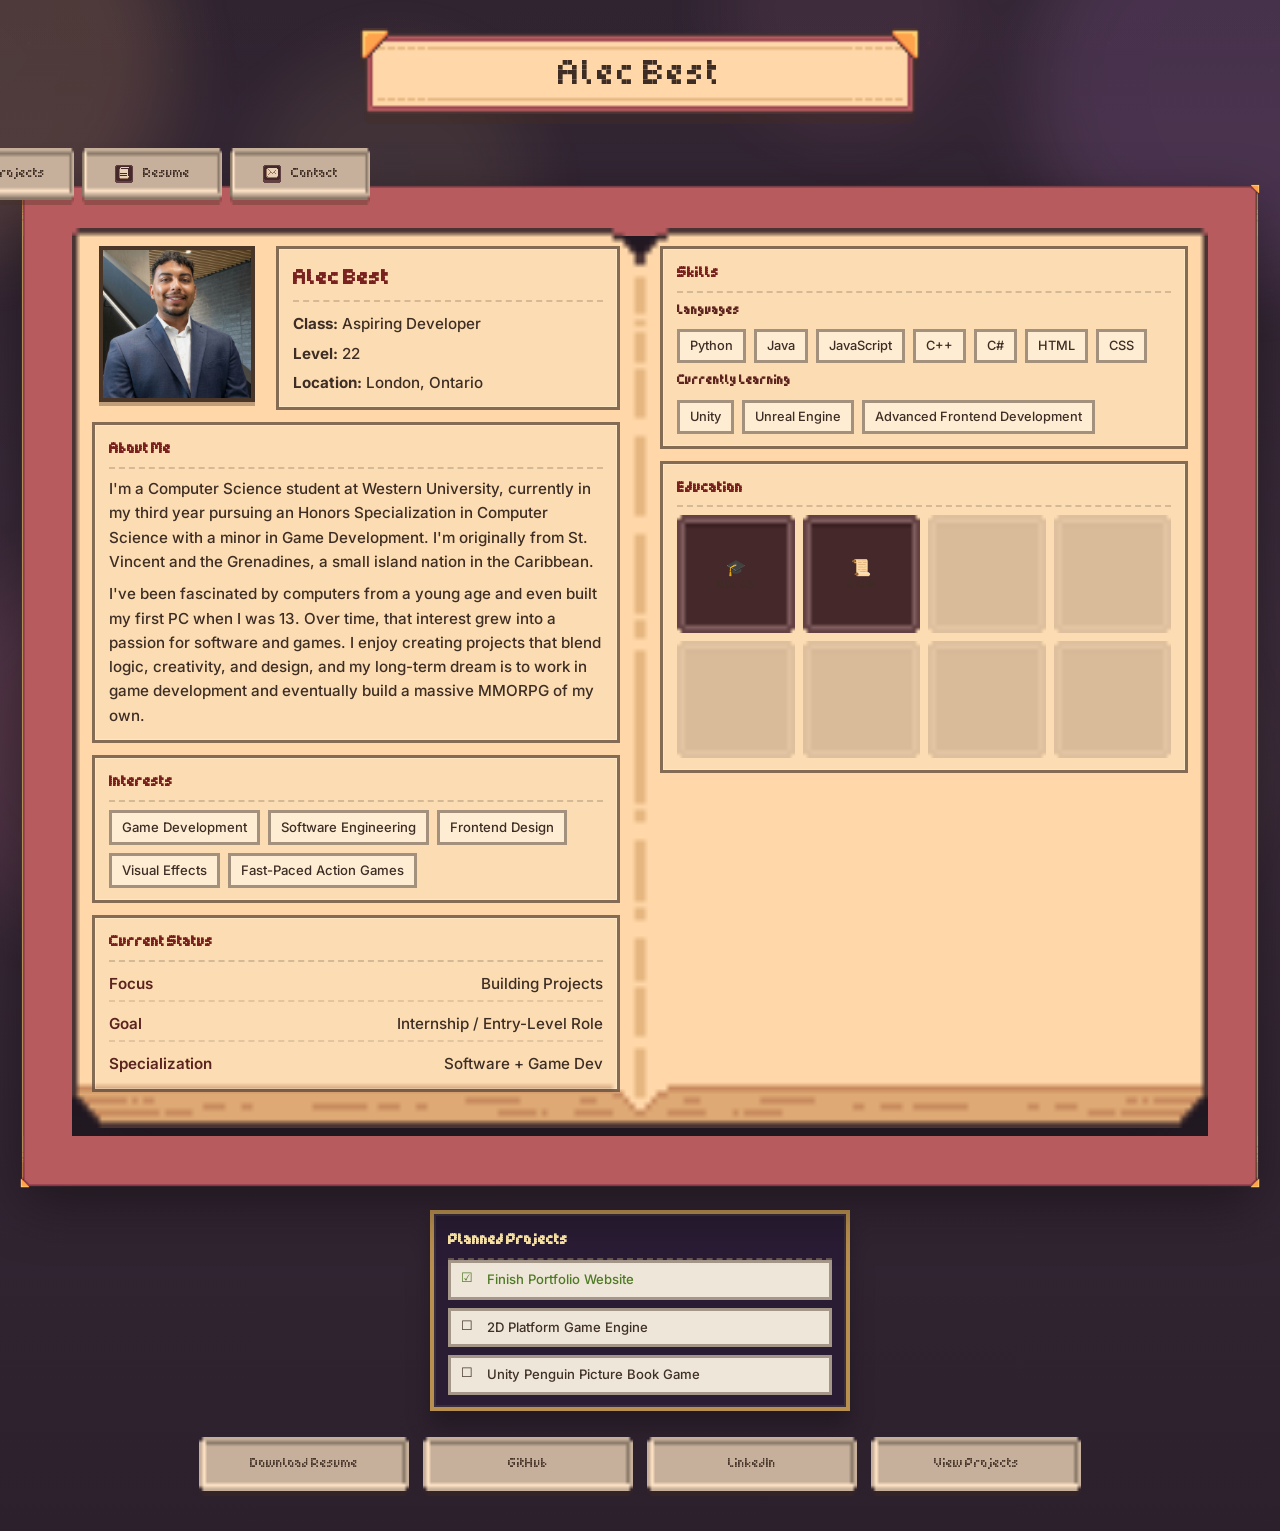
==== commit 86a1fe5b: "changed to match Assets/" ====
--- a/index.html
+++ b/index.html
@@ -18,22 +18,22 @@
 
                 <nav class="book-top-tabs">
                     <a class="top-tab active" href="index.html">
-                        <img src="assets/images/UI_TravelBook_ButtonAbout01a.png" alt="" />
+                        <img src="Assets/images/UI_TravelBook_ButtonAbout01a.png" alt="" />
                         <span>Profile</span>
                     </a>
 
                     <a class="top-tab" href="projects.html">
-                        <img src="assets/images/UI_TravelBook_IconJournal01b.png" alt="" />
+                        <img src="Assets/images/UI_TravelBook_IconJournal01b.png" alt="" />
                         <span>Projects</span>
                     </a>
 
                     <a class="top-tab" href="resume.html">
-                        <img src="assets/images/UI_TravelBook_ButtonManual01a.png" alt="" />
+                        <img src="Assets/images/UI_TravelBook_ButtonManual01a.png" alt="" />
                         <span>Resume</span>
                     </a>
 
                     <a class="top-tab" href="contact.html">
-                        <img src="assets/images/UI_TravelBook_ButtonContact01a.png" alt="" />
+                        <img src="Assets/images/UI_TravelBook_ButtonContact01a.png" alt="" />
                         <span>Contact</span>
                     </a>
                 </nav>
@@ -43,7 +43,7 @@
                         <section class="book-page left-page">
                             <div class="avatar-stats-container">
                                 <div class="avatar-box">
-                                    <img src="assets/images/LinkedInProfilePicture.png" alt="Profile picture of Alec Best" />
+                                    <img src="Assets/images/LinkedInProfilePicture.png" alt="Profile picture of Alec Best" />
                                 </div>
 
                                 <div class="stats-box">
@@ -226,7 +226,7 @@
     </div>
 
     <div id="custom-cursor" aria-hidden="true">
-        <img src="assets/images/UI_TravelBook_Cursor01c.png" alt="" />
+        <img src="Assets/images/UI_TravelBook_Cursor01c.png" alt="" />
     </div>
 
     <script src="script.js"></script>
--- a/style.css
+++ b/style.css
@@ -2,7 +2,7 @@
 
 @font-face {
     font-family: 'TravelBookFont';
-    src: url('assets/fonts/Anxel.ttf') format('truetype');
+    src: url('Assets/fonts/Anxel.ttf') format('truetype');
 }
 
 :root {
@@ -167,7 +167,7 @@
     height: 86px;
     margin: 0 auto 28px;
     padding: 0 26px;
-    background-image: url('assets/images/UI_TravelBook_Banner01a.png');
+    background-image: url('Assets/images/UI_TravelBook_Banner01a.png');
     background-size: 100% 100%;
     background-repeat: no-repeat;
     display: flex;
@@ -222,7 +222,7 @@
     align-items: center;
     justify-content: center;
     gap: 10px;
-    background-image: url('assets/images/UI_TravelBook_Frame01a.png');
+    background-image: url('Assets/images/UI_TravelBook_Frame01a.png');
     background-size: 100% 100%;
     background-repeat: no-repeat;
     color: var(--paper-text-strong);
@@ -234,12 +234,12 @@
 .top-tab:hover,
 .top-tab:focus-visible {
     transform: translateY(2px);
-    background-image: url('assets/images/UI_TravelBook_Frame02a.png');
+    background-image: url('Assets/images/UI_TravelBook_Frame02a.png');
 }
 
 .top-tab.active {
     transform: translateY(0);
-    background-image: url('assets/images/UI_TravelBook_FrameSelect01a.png');
+    background-image: url('Assets/images/UI_TravelBook_FrameSelect01a.png');
 }
 
 .top-tab img {
@@ -260,7 +260,7 @@
     min-height: calc(var(--page-height) + (var(--cover-border) * 2));
     border-style: solid;
     border-width: var(--cover-border);
-    border-image-source: url('assets/images/UI_TravelBook_BookCover01a.png');
+    border-image-source: url('Assets/images/UI_TravelBook_BookCover01a.png');
     border-image-slice: 64;
     border-image-repeat: round;
     display: flex;
@@ -290,13 +290,13 @@
 }
 
 .left-page {
-    background-image: url('assets/images/UI_TravelBook_BookPageLeft01a.png');
+    background-image: url('Assets/images/UI_TravelBook_BookPageLeft01a.png');
     margin-top: -8px;
     margin-bottom: -6px;
 }
 
 .right-page {
-    background-image: url('assets/images/UI_TravelBook_BookPageRight01a.png');
+    background-image: url('Assets/images/UI_TravelBook_BookPageRight01a.png');
     margin-top: -8px;
     margin-bottom: -6px;
 }
@@ -487,18 +487,18 @@
 }
 
 .inventory-slot.filled {
-    background-image: url('assets/images/UI_TravelBook_Slot01a.png');
+    background-image: url('Assets/images/UI_TravelBook_Slot01a.png');
 }
 
 .inventory-slot.filled:hover,
 .inventory-slot.filled:focus-visible {
-    background-image: url('assets/images/UI_TravelBook_Slot01b.png');
+    background-image: url('Assets/images/UI_TravelBook_Slot01b.png');
     transform: translateY(-2px);
     filter: brightness(1.04);
 }
 
 .inventory-slot.empty {
-    background-image: url('assets/images/UI_TravelBook_Slot01c.png');
+    background-image: url('Assets/images/UI_TravelBook_Slot01c.png');
     opacity: 0.95;
 }
 
@@ -601,7 +601,7 @@
     display: inline-flex;
     align-items: center;
     justify-content: center;
-    background-image: url('assets/images/UI_TravelBook_Frame02a.png');
+    background-image: url('Assets/images/UI_TravelBook_Frame02a.png');
     background-size: 100% 100%;
     background-repeat: no-repeat;
     color: var(--paper-text);
@@ -617,7 +617,7 @@
 .rpg-btn:hover,
 .rpg-btn:focus-visible {
     transform: translateY(-2px);
-    background-image: url('assets/images/UI_TravelBook_FrameSelect01a.png');
+    background-image: url('Assets/images/UI_TravelBook_FrameSelect01a.png');
     filter: drop-shadow(0 7px 0 rgba(66, 45, 31, 0.34));
 }
 
@@ -638,7 +638,7 @@
     min-height: 300px;
     padding: 22px 24px 20px;
     border: 16px solid transparent;
-    border-image-source: url('assets/images/UI_TravelBook_Popup02a.png');
+    border-image-source: url('Assets/images/UI_TravelBook_Popup02a.png');
     border-image-slice: 8 fill;
     border-image-width: 16px;
     border-image-repeat: stretch;
@@ -848,7 +848,7 @@
     display: inline-flex;
     align-items: center;
     justify-content: center;
-    background-image: url('assets/images/UI_TravelBook_Frame02a.png');
+    background-image: url('Assets/images/UI_TravelBook_Frame02a.png');
     background-size: 100% 100%;
     background-repeat: no-repeat;
     transition: transform 0.16s ease, background-image 0.16s ease;
@@ -857,7 +857,7 @@
 .project-nav-btn:hover,
 .project-nav-btn:focus-visible {
     transform: translateY(-2px);
-    background-image: url('assets/images/UI_TravelBook_FrameSelect01a.png');
+    background-image: url('Assets/images/UI_TravelBook_FrameSelect01a.png');
 }
 
 .project-nav-btn img {
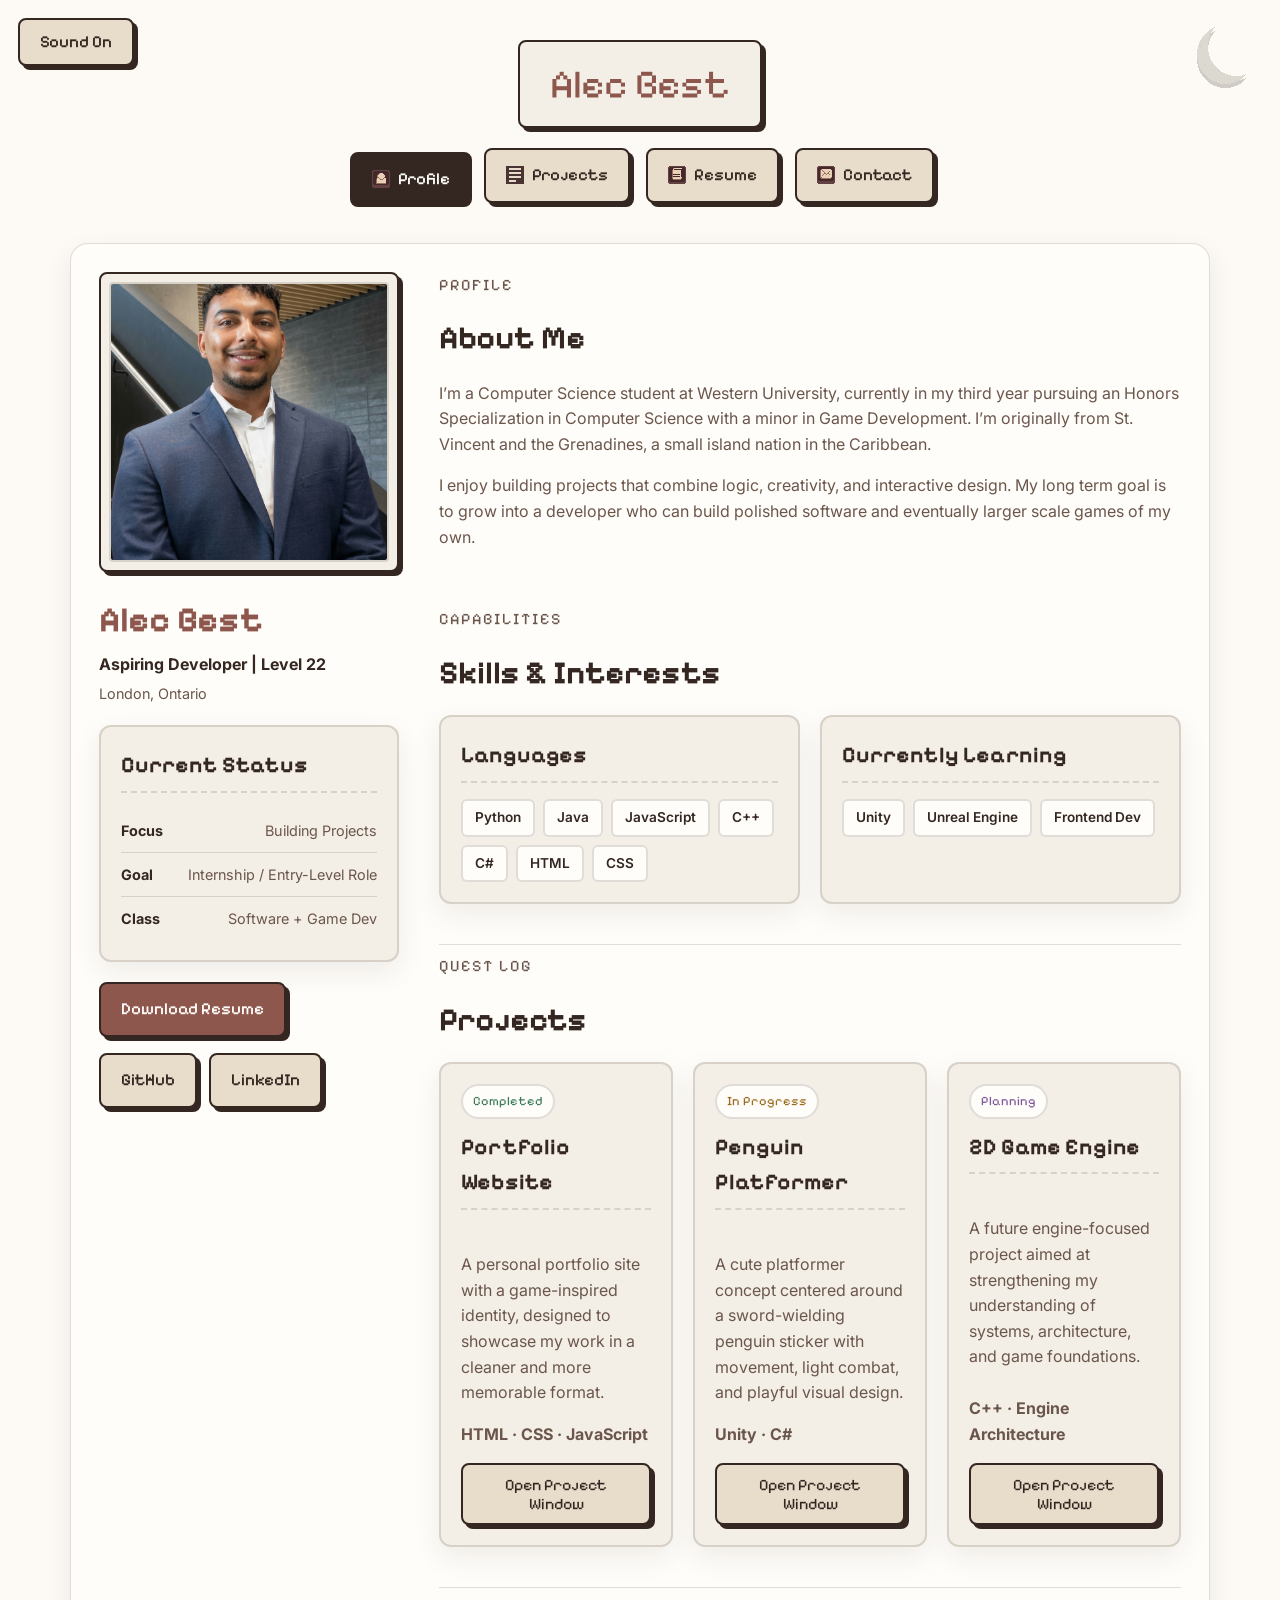
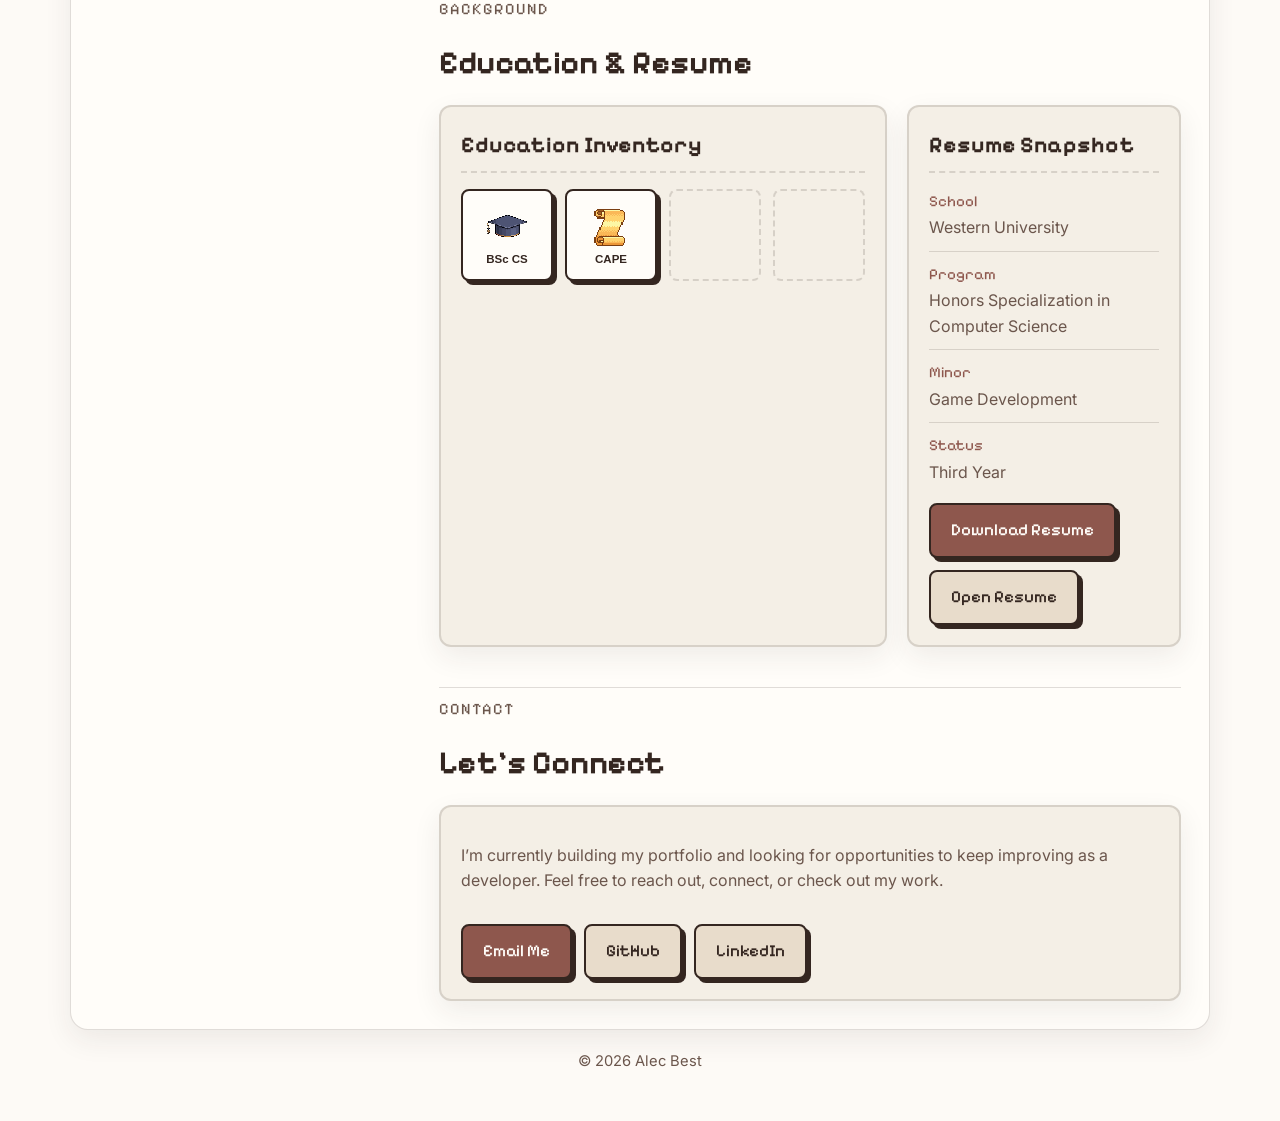
==== commit 7a1bf2e1: "changed to look more professional" ====
--- a/index.html
+++ b/index.html
@@ -4,230 +4,449 @@
     <meta charset="UTF-8" />
     <meta name="viewport" content="width=device-width, initial-scale=1.0" />
     <title>Alec Best | Portfolio</title>
+    <link rel="preconnect" href="https://fonts.googleapis.com">
+    <link rel="preconnect" href="https://fonts.gstatic.com" crossorigin>
+    <link href="https://fonts.googleapis.com/css2?family=Inter:wght@400;500;600;700&family=Pixelify+Sans:wght@400;500;600;700&display=swap" rel="stylesheet">
     <link rel="stylesheet" href="style.css" />
 </head>
 <body>
-    <main id="character-sheet">
-
-        <div class="journal-nameplate">
-            <span>Alec Best</span>
-        </div>
-
-        <div class="book-layout-wrapper">
-            <div class="book-stage">
-
-                <nav class="book-top-tabs">
-                    <a class="top-tab active" href="index.html">
-                        <img src="Assets/images/UI_TravelBook_ButtonAbout01a.png" alt="" />
-                        <span>Profile</span>
-                    </a>
-
-                    <a class="top-tab" href="projects.html">
-                        <img src="Assets/images/UI_TravelBook_IconJournal01b.png" alt="" />
-                        <span>Projects</span>
-                    </a>
-
-                    <a class="top-tab" href="resume.html">
-                        <img src="Assets/images/UI_TravelBook_ButtonManual01a.png" alt="" />
-                        <span>Resume</span>
-                    </a>
-
-                    <a class="top-tab" href="contact.html">
-                        <img src="Assets/images/UI_TravelBook_ButtonContact01a.png" alt="" />
-                        <span>Contact</span>
-                    </a>
-                </nav>
-
-                <section class="book-cover">
-                    <div class="book-pages-wrapper">
-                        <section class="book-page left-page">
-                            <div class="avatar-stats-container">
-                                <div class="avatar-box">
-                                    <img src="Assets/images/LinkedInProfilePicture.png" alt="Profile picture of Alec Best" />
-                                </div>
-
-                                <div class="stats-box">
-                                    <h2 class="char-name">Alec Best</h2>
-                                    <p><strong>Class:</strong> Aspiring Developer</p>
-                                    <p><strong>Level:</strong> 22</p>
-                                    <p><strong>Location:</strong> London, Ontario</p>
-                                </div>
-                            </div>
-
-                            <section class="about-me-box">
-                                <h3>About Me</h3>
+    <button class="sound-toggle game-btn secondary" id="sound-toggle" type="button"  aria-pressed="false">
+        <span id="sound-toggle-label">Sound On</span>
+    </button>  
+    <button class="theme-toggle" id="theme-toggle" type="button" aria-label="Toggle dark mode" aria-pressed="false">
+        <img src="Assets/images/M1010.png" alt="" class="theme-toggle-icon" />
+    </button>
+    <div class="page-shell">
+        <header class="site-header">
+            <div class="nameplate">
+                <span class="nameplate-text">Alec Best</span>
+            </div>
+
+            <nav class="top-nav">
+                <a href="#profile" class="game-btn secondary active">
+                    <img src="Assets/images/UI_TravelBook_ButtonAbout01a.png" alt="" class="btn-icon" />
+                    <span>Profile</span>
+                </a>
+
+                <a href="#projects" class="game-btn secondary">
+                    <img src="Assets/images/UI_TravelBook_IconJournal01b.png" alt="" class="btn-icon" />
+                    <span>Projects</span>
+                </a>
+
+                <a href="#resume" class="game-btn secondary">
+                    <img src="Assets/images/UI_TravelBook_ButtonManual01a.png" alt="" class="btn-icon" />
+                    <span>Resume</span>
+                </a>
+
+                <a href="#contact" class="game-btn secondary">
+                    <img src="Assets/images/UI_TravelBook_ButtonContact01a.png" alt="" class="btn-icon" />
+                    <span>Contact</span>
+                </a>
+            </nav>
+        </header>
+
+        <main class="profile-container" id="profile">
+            <div class="hero-grid">
+                <aside class="hero-left">
+                    <div class="portrait-frame">
+                        <img src="Assets/images/LinkedInProfilePicture.png" alt="Portrait of Alec Best" />
+                    </div>
+
+                    <div class="identity-block">
+                        <h1>Alec Best</h1>
+                        <p class="role">Aspiring Developer | Level 22</p>
+                        <p class="location">London, Ontario</p>
+                    </div>
+
+                    <div class="info-card">
+                        <h2>Current Status</h2>
+
+                        <div class="quick-stats">
+                            <div class="stat-row">
+                                <span class="stat-label">Focus</span>
+                                <span class="stat-value">Building Projects</span>
+                            </div>
+
+                            <div class="stat-row">
+                                <span class="stat-label">Goal</span>
+                                <span class="stat-value">Internship / Entry-Level Role</span>
+                            </div>
+
+                            <div class="stat-row">
+                                <span class="stat-label">Class</span>
+                                <span class="stat-value">Software + Game Dev</span>
+                            </div>
+                        </div>
+                    </div>
+
+                    <div class="action-group">
+                        <a href="AlecOBest-Resume2026.pdf" download class="game-btn primary">Download Resume</a>
+
+                        <div class="action-row">
+                            <a href="https://github.com/AlecBest" target="_blank" rel="noopener noreferrer" class="game-btn secondary">GitHub</a>
+                            <a href="https://www.linkedin.com/in/alec-best-6159b63b4" target="_blank" rel="noopener noreferrer" class="game-btn secondary">LinkedIn</a>
+                        </div>
+                    </div>
+                </aside>
+
+                <div class="hero-right">
+                    <section class="content-section">
+                        <p class="section-kicker">Profile</p>
+                        <h2>About Me</h2>
+
+                        <p>
+                            I’m a Computer Science student at Western University, currently in my third year pursuing an Honors Specialization in Computer Science with a minor in Game Development. I’m originally from St. Vincent and the Grenadines, a small island nation in the Caribbean.
+                        </p>
+
+                        <p>
+                            I enjoy building projects that combine logic, creativity, and interactive design. My long term goal is to grow into a developer who can build polished software and eventually larger scale games of my own.
+                        </p>
+                    </section>
+
+                    <section class="content-section">
+                        <p class="section-kicker">Capabilities</p>
+                        <h2>Skills & Interests</h2>
+
+                        <div class="skills-groups">
+                            <div class="skill-group">
+                                <h3>Languages</h3>
+
+                                <ul class="chip-list">
+                                    <li>Python</li>
+                                    <li>Java</li>
+                                    <li>JavaScript</li>
+                                    <li>C++</li>
+                                    <li>C#</li>
+                                    <li>HTML</li>
+                                    <li>CSS</li>
+                                </ul>
+                            </div>
+
+                            <div class="skill-group">
+                                <h3>Currently Learning</h3>
+
+                                <ul class="chip-list">
+                                    <li>Unity</li>
+                                    <li>Unreal Engine</li>
+                                    <li>Frontend Dev</li>
+                                </ul>
+                            </div>
+                        </div>
+                    </section>
+
+                    <section class="content-section section-divider" id="projects">
+                        <p class="section-kicker">Quest Log</p>
+                        <h2>Projects</h2>
+
+                        <div class="project-grid">
+                            <article class="project-card">
+                                <div class="project-top">
+                                    <span class="project-tag done">Completed</span>
+                                    <h3>Portfolio Website</h3>
+                                </div>
 
                                 <p>
-                                    I'm a Computer Science student at Western University, currently in my third year pursuing an Honors Specialization in Computer Science with a minor in Game Development. I'm originally from St. Vincent and the Grenadines, a small island nation in the Caribbean.
+                                    A personal portfolio site with a game-inspired identity, designed to showcase my work in a cleaner and more memorable format.
                                 </p>
 
+                                <p class="project-stack">HTML · CSS · JavaScript</p>
+
+                                <button type="button" class="window-open-btn" data-window="window-portfolio">
+                                    Open Project Window
+                                </button>
+                            </article>
+
+                            <article class="project-card">
+                                <div class="project-top">
+                                    <span class="project-tag progress">In Progress</span>
+                                    <h3>Penguin Platformer</h3>
+                                </div>
+
                                 <p>
-                                    I've been fascinated by computers from a young age and even built my first PC when I was 13. Over time, that interest grew into a passion for software and games. I enjoy creating projects that blend logic, creativity, and design, and my long-term dream is to work in game development and eventually build a massive MMORPG of my own.
+                                    A cute platformer concept centered around a sword-wielding penguin sticker with movement, light combat, and playful visual design.
                                 </p>
-                            </section>
-
-                            <section class="profile-extra-box">
-                                <h3>Interests</h3>
-
-                                <ul class="interest-list">
-                                    <li>Game Development</li>
-                                    <li>Software Engineering</li>
-                                    <li>Frontend Design</li>
-                                    <li>Visual Effects</li>
-                                    <li>Fast-Paced Action Games</li>
-                                </ul>
-                            </section>
-
-                            <section class="status-box">
-                                <h3>Current Status</h3>
-
-                                <div class="status-line">
-                                    <span class="status-label">Focus</span>
-                                    <span class="status-value">Building Projects</span>
-                                </div>
-
-                                <div class="status-line">
-                                    <span class="status-label">Goal</span>
-                                    <span class="status-value">Internship / Entry-Level Role</span>
-                                </div>
-
-                                <div class="status-line">
-                                    <span class="status-label">Specialization</span>
-                                    <span class="status-value">Software + Game Dev</span>
-                                </div>
-                            </section>
-
-                        </section>
-
-                        <section class="book-page right-page">
-                            <section class="skills-box">
-                                <h3>Skills</h3>
-
-                                <div class="skill-group">
-                                    <h4>Languages</h4>
-                                    <ul class="skill-chip-list">
-                                        <li>Python</li>
-                                        <li>Java</li>
-                                        <li>JavaScript</li>
-                                        <li>C++</li>
-                                        <li>C#</li>
-                                        <li>HTML</li>
-                                        <li>CSS</li>
-                                    </ul>
-                                </div>
-
-                                <div class="skill-group">
-                                    <h4>Currently Learning</h4>
-                                    <ul class="skill-chip-list">
-                                        <li>Unity</li>
-                                        <li>Unreal Engine</li>
-                                        <li>Advanced Frontend Development</li>
-                                    </ul>
-                                </div>
-                            </section>
-
-                            <section class="inventory-section">
-                                <h3>Education</h3>
+
+                                <p class="project-stack">Unity · C#</p>
+
+                                <button type="button" class="window-open-btn" data-window="window-penguin">
+                                    Open Project Window
+                                </button>
+                            </article>
+
+                            <article class="project-card">
+                                <div class="project-top">
+                                    <span class="project-tag planning">Planning</span>
+                                    <h3>2D Game Engine</h3>
+                                </div>
+
+                                <p>
+                                    A future engine-focused project aimed at strengthening my understanding of systems, architecture, and game foundations.
+                                </p>
+
+                                <p class="project-stack">C++ · Engine Architecture</p>
+
+                                <button type="button" class="window-open-btn" data-window="window-engine">
+                                    Open Project Window
+                                </button>
+                            </article>
+                        </div>
+                    </section>
+
+                    <section class="content-section section-divider" id="resume">
+                        <p class="section-kicker">Background</p>
+                        <h2>Education & Resume</h2>
+
+                        <div class="education-grid">
+                            <div class="info-card">
+                                <h3>Education Inventory</h3>
 
                                 <div class="inventory-grid">
-                                    <button class="inventory-slot filled" type="button" data-popup="bsc-popup">
-                                        <span class="slot-icon">🎓</span>
+                                    <button class="inventory-slot filled" type="button" data-window="window-bsc">
+                                        <img src="Assets/images/pixel-art-graduation-cap-icon-for-8bit-game-on-white-background-vector-removebg-preview.png" alt="" class="slot-image" />
                                         <span class="slot-label">BSc CS</span>
                                     </button>
 
-                                    <button class="inventory-slot filled" type="button" data-popup="cape-popup">
-                                        <span class="slot-icon">📜</span>
+                                    <button class="inventory-slot filled" type="button" data-window="window-cape">
+                                        <img src="Assets/images/SCROLL_PIXEL.png" alt="" class="slot-image" />
                                         <span class="slot-label">CAPE</span>
                                     </button>
 
                                     <div class="inventory-slot empty"></div>
                                     <div class="inventory-slot empty"></div>
-                                    <div class="inventory-slot empty"></div>
-                                    <div class="inventory-slot empty"></div>
-                                    <div class="inventory-slot empty"></div>
-                                    <div class="inventory-slot empty"></div>
-                                </div>
-                            </section>
-
-                        </section>
-
-                    </div>
-                </section>
-
-                <aside class="planned-projects-panel">
-                    <h3>Planned Projects</h3>
-
-                    <ul class="planned-project-list">
-                        <li class="planned-project done">
-                            <span class="project-check">☑</span>
-                            <span>Finish Portfolio Website</span>
-                        </li>
-
-                        <li class="planned-project">
-                            <span class="project-check">☐</span>
-                            <span>2D Platform Game Engine</span>
-                        </li>
-
-                        <li class="planned-project">
-                            <span class="project-check">☐</span>
-                            <span>Unity Penguin Picture Book Game</span>
-                        </li>
-                    </ul>
-                </aside>
-
+                                </div>
+                            </div>
+
+                            <div class="info-card">
+                                <h3>Resume Snapshot</h3>
+
+                                <div class="resume-points">
+                                    <div class="resume-point">
+                                        <span class="resume-label">School</span>
+                                        <span class="resume-value">Western University</span>
+                                    </div>
+
+                                    <div class="resume-point">
+                                        <span class="resume-label">Program</span>
+                                        <span class="resume-value">Honors Specialization in Computer Science</span>
+                                    </div>
+
+                                    <div class="resume-point">
+                                        <span class="resume-label">Minor</span>
+                                        <span class="resume-value">Game Development</span>
+                                    </div>
+
+                                    <div class="resume-point">
+                                        <span class="resume-label">Status</span>
+                                        <span class="resume-value">Third Year</span>
+                                    </div>
+                                </div>
+
+                                <div class="resume-actions">
+                                    <a href="AlecOBest-Resume2026.pdf" download class="game-btn primary">Download Resume</a>
+                                    <a href="AlecOBest-Resume2026.pdf" target="_blank" rel="noopener noreferrer" class="game-btn secondary">Open Resume</a>
+                                </div>
+                            </div>
+                        </div>
+                    </section>
+
+                    <section class="content-section section-divider" id="contact">
+                        <p class="section-kicker">Contact</p>
+                        <h2>Let’s Connect</h2>
+
+                        <div class="contact-card">
+                            <p>
+                                I’m currently building my portfolio and looking for opportunities to keep improving as a developer. Feel free to reach out, connect, or check out my work.
+                            </p>
+
+                            <div class="contact-actions">
+                                <a href="mailto:alecbest03@gmail.com" class="game-btn primary">Email Me</a>
+                                <a href="https://github.com/AlecBest" target="_blank" rel="noopener noreferrer" class="game-btn secondary">GitHub</a>
+                                <a href="https://www.linkedin.com/in/alec-best-6159b63b4" target="_blank" rel="noopener noreferrer" class="game-btn secondary">LinkedIn</a>
+                            </div>
+                        </div>
+                    </section>
+                </div>
+            </div>
+        </main>
+
+        <footer class="site-footer">
+            <p>© 2026 Alec Best</p>
+        </footer>
+    </div>
+
+    <div class="window-overlay hidden" id="window-overlay">
+        <div class="desktop-window hidden" id="window-portfolio">
+            <div class="window-bar">
+                <span>portfolio_website.exe</span>
+
+                <button class="window-close" type="button" aria-label="Close window">
+                    <img src="Assets/images/UI_TravelBook_ButtonCross01a.png" alt="" class="window-close-icon" />
+                </button>
+            </div>
+
+            <div class="window-body">
+                <div class="window-gallery">
+                    <div class="window-shot">Homepage Layout</div>
+                    <div class="window-shot">Profile Panel</div>
+                    <div class="window-shot wide">Project Window System</div>
+                </div>
+
+                <div class="window-content">
+                    <p class="window-kicker">Project File</p>
+                    <h3>Portfolio Website</h3>
+
+                    <p>
+                        This project is focused on presenting my work with a cleaner and more polished layout while still keeping a game-inspired identity.
+                    </p>
+
+                    <p>
+                        The site uses strong hierarchy, structured cards, interactive project windows, and a themed UI layer without sacrificing readability.
+                    </p>
+
+                    <div class="window-meta">
+                        <div class="window-meta-row">
+                            <span class="window-meta-label">Stack</span>
+                            <span class="window-meta-value">HTML, CSS, JavaScript</span>
+                        </div>
+
+                        <div class="window-meta-row">
+                            <span class="window-meta-label">Status</span>
+                            <span class="window-meta-value">Active</span>
+                        </div>
+                    </div>
+                </div>
             </div>
         </div>
 
-        <section class="action-buttons">
-            <a href="AlecOBest-Resume2026.pdf" download="AlecOBest-Resume2026.pdf" class="rpg-btn">
-                <span>Download Resume</span>
-            </a>
-
-            <a href="https://github.com/AlecBest" target="_blank" rel="noopener noreferrer" class="rpg-btn">
-                <span>GitHub</span>
-            </a>
-
-            <a href="https://www.linkedin.com/in/alec-best-6159b63b4" target="_blank" rel="noopener noreferrer" class="rpg-btn">
-                <span>LinkedIn</span>
-            </a>
-
-            <a href="projects.html" class="rpg-btn">
-                <span>View Projects</span>
-            </a>
-        </section>
-
-    </main>
-
-    <div class="popup-overlay hidden" id="popup-overlay">
-
-        <div class="popup-card hidden" id="bsc-popup">
-            <button class="close-popup" type="button">×</button>
-            <h3>Bachelor of Science in Computer Science</h3>
-            <p><strong>School:</strong> Western University</p>
-            <p><strong>Program:</strong> Honors Specialization in Computer Science</p>
-            <p><strong>Minor:</strong> Game Development</p>
-            <p><strong>Status:</strong> In Progress</p>
-            <p>
-                Focused on software development, programming, problem solving, and building technical projects through coursework and personal development.
-            </p>
+        <div class="desktop-window hidden" id="window-penguin">
+            <div class="window-bar">
+                <span>penguin_platformer.unity</span>
+
+                <button class="window-close" type="button" aria-label="Close window">
+                    <img src="Assets/images/UI_TravelBook_ButtonCross01a.png" alt="" class="window-close-icon" />
+                </button>
+            </div>
+
+            <div class="window-body">
+                <div class="window-gallery">
+                    <div class="window-shot">Movement</div>
+                    <div class="window-shot">Combat</div>
+                    <div class="window-shot wide">Sticker Book Theme</div>
+                </div>
+
+                <div class="window-content">
+                    <p class="window-kicker">Project File</p>
+                    <h3>Penguin Platformer</h3>
+
+                    <p>
+                        A cute platformer concept built around a sword-wielding penguin sticker. The project combines platforming, light combat, and playful presentation ideas.
+                    </p>
+
+                    <p>
+                        This is one of the projects I want to keep developing because it reflects both my interest in games and my desire to build something visually distinct.
+                    </p>
+
+                    <div class="window-meta">
+                        <div class="window-meta-row">
+                            <span class="window-meta-label">Stack</span>
+                            <span class="window-meta-value">Unity, C#</span>
+                        </div>
+
+                        <div class="window-meta-row">
+                            <span class="window-meta-label">Status</span>
+                            <span class="window-meta-value">In Progress</span>
+                        </div>
+                    </div>
+                </div>
+            </div>
         </div>
 
-        <div class="popup-card hidden" id="cape-popup">
-            <button class="close-popup" type="button">×</button>
-            <h3>CAPE Examinations</h3>
-            <p><strong>Qualification:</strong> Caribbean Advanced Proficiency Examination</p>
-            <p><strong>Location:</strong> St. Vincent and the Grenadines</p>
-            <p><strong>Focus:</strong> Pre-university academic foundation</p>
-            <p>
-                Completed advanced secondary-level studies that helped prepare me for university-level computer science and analytical coursework.
-            </p>
+        <div class="desktop-window hidden" id="window-engine">
+            <div class="window-bar">
+                <span>engine_notes.cpp</span>
+
+                <button class="window-close" type="button" aria-label="Close window">
+                    <img src="Assets/images/UI_TravelBook_ButtonCross01a.png" alt="" class="window-close-icon" />
+                </button>
+            </div>
+
+            <div class="window-body">
+                <div class="window-gallery">
+                    <div class="window-shot">Systems</div>
+                    <div class="window-shot">Architecture</div>
+                    <div class="window-shot wide">Technical Foundations</div>
+                </div>
+
+                <div class="window-content">
+                    <p class="window-kicker">Project File</p>
+                    <h3>2D Game Engine</h3>
+
+                    <p>
+                        This planned project is meant to push my understanding of engine structure, reusable systems, and how game logic is organized under the hood.
+                    </p>
+
+                    <p>
+                        It is less about making something flashy immediately and more about strengthening my technical foundations.
+                    </p>
+
+                    <div class="window-meta">
+                        <div class="window-meta-row">
+                            <span class="window-meta-label">Stack</span>
+                            <span class="window-meta-value">C++, Architecture</span>
+                        </div>
+
+                        <div class="window-meta-row">
+                            <span class="window-meta-label">Status</span>
+                            <span class="window-meta-value">Planned</span>
+                        </div>
+                    </div>
+                </div>
+            </div>
         </div>
 
+        <div class="desktop-window hidden small-window" id="window-bsc">
+            <div class="window-bar">
+                <span>education_bsc.txt</span>
+
+                <button class="window-close" type="button" aria-label="Close window">
+                    <img src="Assets/images/UI_TravelBook_ButtonCross01a.png" alt="" class="window-close-icon" />
+                </button>
+            </div>
+
+            <div class="window-body single-column">
+                <div class="window-content">
+                    <p class="window-kicker">Education Record</p>
+                    <h3>BSc in Computer Science</h3>
+                    <p><strong>School:</strong> Western University</p>
+                    <p><strong>Program:</strong> Honors Specialization in Computer Science</p>
+                    <p><strong>Minor:</strong> Game Development</p>
+                    <p><strong>Status:</strong> In Progress</p>
+                </div>
+            </div>
+        </div>
+
+        <div class="desktop-window hidden small-window" id="window-cape">
+            <div class="window-bar">
+                <span>education_cape.txt</span>
+
+                <button class="window-close" type="button" aria-label="Close window">
+                    <img src="Assets/images/UI_TravelBook_ButtonCross01a.png" alt="" class="window-close-icon" />
+                </button>
+            </div>
+
+            <div class="window-body single-column">
+                <div class="window-content">
+                    <p class="window-kicker">Education Record</p>
+                    <h3>CAPE Examinations</h3>
+                    <p><strong>Location:</strong> St. Vincent and the Grenadines</p>
+                    <p><strong>Focus:</strong> Pre-university academic foundation</p>
+                </div>
+            </div>
+        </div>
     </div>
 
-    <div id="custom-cursor" aria-hidden="true">
-        <img src="Assets/images/UI_TravelBook_Cursor01c.png" alt="" />
-    </div>
+    <audio id="click-sound" preload="auto" src="Assets/sound/Mouse Click 1.mp3"></audio>
+    <audio id="close-sound" preload="auto" src="Assets/sound/WaterDrop.wav"></audio>
 
     <script src="script.js"></script>
 </body>
--- a/style.css
+++ b/style.css
@@ -1,1553 +1,828 @@
-@import url('https://fonts.googleapis.com/css2?family=Inter:wght@400;500;600;700&display=swap');
-
-@font-face {
-    font-family: 'TravelBookFont';
-    src: url('Assets/fonts/Anxel.ttf') format('truetype');
-}
-
 :root {
-    --paper-text: #49372c;
-    --paper-text-strong: #3d2d24;
-    --paper-heading: #7a221f;
-    --panel-dark: #4a3628;
-    --panel-light: rgba(245, 232, 200, 0.34);
-    --popup-overlay: rgba(14, 10, 16, 0.72);
-    --shadow-dark: rgba(0, 0, 0, 0.35);
-    --shadow-strong: rgba(0, 0, 0, 0.5);
-    --line-soft: rgba(74, 54, 40, 0.22);
-
-    --book-width: 1300px;
-    --page-height: 900px;
-    --cover-border: 52px;
-
-    --side-panel-width: 220px;
-    --side-gap: 22px;
-}
-
-* {
+    --bg-page: #fdfaf6;
+    --bg-card: #f4efe6;
+    --bg-panel: #fffdf9;
+    --bg-soft: #efe3d2;
+    --bg-window: #fffaf2;
+    --border-dark: #342620;
+    --border-light: rgba(52, 38, 32, 0.15);
+    --border-mid: rgba(52, 38, 32, 0.24);
+    --text-main: #342620;
+    --text-muted: #6b564c;
+    --accent-primary: #8e574d;
+    --accent-secondary: #e8dccb;
+    --accent-highlight: #f4d8a2;
+    --shadow-solid: 4px 4px 0px var(--border-dark);
+    --shadow-soft: 0px 10px 28px rgba(52, 38, 32, 0.08);
+    --moon-glow: 0 0 0 rgba(255, 230, 163, 0);
+}
+
+body.dark-mode {
+    --bg-page: #17151c;
+    --bg-card: #211d27;
+    --bg-panel: #1c1822;
+    --bg-soft: #2a2433;
+    --bg-window: #211c29;
+    --border-dark: #f1e7d8;
+    --border-light: rgba(241, 231, 216, 0.16);
+    --border-mid: rgba(241, 231, 216, 0.24);
+    --text-main: #f5ecdf;
+    --text-muted: #cbbfb1;
+    --accent-primary: #efc07e;
+    --accent-secondary: #312a3a;
+    --accent-highlight: #ffde8a;
+    --shadow-solid: 4px 4px 0px rgba(0, 0, 0, 0.55);
+    --shadow-soft: 0px 14px 32px rgba(0, 0, 0, 0.28);
+    --moon-glow: 0 0 20px rgba(255, 220, 120, 0.65), 0 0 42px rgba(255, 220, 120, 0.34);
+}
+
+*,
+*::before,
+*::after {
     box-sizing: border-box;
+}
+
+html,
+body {
     margin: 0;
     padding: 0;
-}
-
-html {
     scroll-behavior: smooth;
 }
 
 body {
-    min-height: 100vh;
-    padding: 28px 18px 40px;
-    font-family: 'Inter', 'Segoe UI', Tahoma, Geneva, Verdana, sans-serif;
-    color: var(--paper-text);
-    font-size: 24px;
-    line-height: 1.55;
-    overflow-x: hidden;
-    position: relative;
-    isolation: isolate;
-    background:
-        linear-gradient(180deg, #2f2330 0%, #3e2d3d 42%, #2b202c 100%);
-}
-
-body::before {
-    content: "";
-    position: fixed;
-    inset: -18%;
-    z-index: -3;
-    pointer-events: none;
-    background:
-        radial-gradient(circle at 12% 18%, rgba(255, 189, 129, 0.16) 0 9%, transparent 12%),
-        radial-gradient(circle at 84% 20%, rgba(221, 145, 255, 0.14) 0 10%, transparent 13%),
-        radial-gradient(circle at 20% 74%, rgba(255, 131, 169, 0.12) 0 10%, transparent 13%),
-        radial-gradient(circle at 72% 76%, rgba(255, 219, 146, 0.14) 0 12%, transparent 15%),
-        radial-gradient(circle at 52% 48%, rgba(190, 126, 255, 0.1) 0 12%, transparent 15%),
-        radial-gradient(circle at 36% 28%, rgba(255, 219, 146, 0.08) 0 8%, transparent 11%),
-        radial-gradient(circle at 62% 14%, rgba(255, 153, 211, 0.08) 0 7%, transparent 10%);
-    filter: blur(34px) saturate(1.15);
-    animation: blobShift 18s ease-in-out infinite alternate;
-    opacity: 0.95;
-}
-
-body::after {
-    content: "";
-    position: fixed;
-    inset: 0;
-    z-index: -2;
-    pointer-events: none;
-    background:
-        radial-gradient(circle at 16% 24%, rgba(255, 255, 255, 0.05) 0 1px, transparent 2px),
-        radial-gradient(circle at 78% 32%, rgba(255, 255, 255, 0.04) 0 1px, transparent 2px),
-        radial-gradient(circle at 42% 76%, rgba(255, 255, 255, 0.035) 0 1px, transparent 2px),
-        linear-gradient(180deg, rgba(255, 255, 255, 0.035), rgba(255, 255, 255, 0));
-    background-size: 180px 180px, 220px 220px, 260px 260px, 100% 100%;
-    animation: sparkleDrift 24s linear infinite;
-    opacity: 0.22;
+    font-family: "Inter", sans-serif;
+    color: var(--text-main);
+    background: var(--bg-page);
+    line-height: 1.6;
+    cursor: url("Assets/images/tile_0086.png") 1 1, auto;
+    transition: background 0.2s ease, color 0.2s ease;
+}
+
+body.no-scroll {
+    overflow: hidden;
+}
+
+a,
+button,
+.inventory-slot.filled,
+.window-open-btn {
+    cursor: url("Assets/images/tile_0087.png") 1 1, pointer;
 }
 
 img {
+    max-width: 100%;
     display: block;
-    max-width: 100%;
 }
 
 a {
+    text-decoration: none;
     color: inherit;
-    text-decoration: none;
-}
-
-button,
-input,
-textarea,
-select {
-    font: inherit;
-}
-
-button {
-    border: none;
-    background: none;
-    cursor: none;
-}
-
-ul {
-    list-style: none;
+}
+
+h1,
+h2,
+h3,
+.nameplate-text,
+.section-kicker,
+.game-btn,
+.project-tag,
+.window-kicker,
+.window-bar,
+.window-open-btn {
+    font-family: "Pixelify Sans", sans-serif;
+    margin: 0;
 }
 
 .hidden {
     display: none !important;
 }
 
-body.has-custom-cursor,
-body.has-custom-cursor * {
-    cursor: none !important;
-}
-
-#custom-cursor {
+.page-shell {
+    max-width: 1180px;
+    margin: 0 auto;
+    padding: 40px 20px 48px;
+}
+
+.sound-toggle {
     position: fixed;
-    top: 0;
-    left: 0;
-    width: 44px;
-    height: 48px;
-    pointer-events: none;
-    z-index: 9999;
-    transform: translate(-100px, -100px);
-}
-
-#custom-cursor img {
-    width: 100%;
-    height: 100%;
-    image-rendering: pixelated;
-    transform-origin: top left;
-    transition: transform 0.04s linear, opacity 0.12s ease;
-}
-
-#custom-cursor.clicking img {
-    transform: scale(0.92);
-}
-
-body.disable-custom-cursor,
-body.disable-custom-cursor * {
-    cursor: auto !important;
-}
-
-body.disable-custom-cursor #custom-cursor {
-    opacity: 0;
-}
-
-#custom-cursor {
-    transition: opacity 0.12s ease;
-}
-
-#character-sheet {
-    width: min(1680px, 100%);
-    margin: 0 auto;
-    position: relative;
-    z-index: 2;
-}
-
-.journal-nameplate {
-    width: min(560px, 88%);
-    height: 86px;
-    margin: 0 auto 28px;
-    padding: 0 26px;
-    background-image: url('Assets/images/UI_TravelBook_Banner01a.png');
-    background-size: 100% 100%;
-    background-repeat: no-repeat;
-    display: flex;
-    align-items: center;
-    justify-content: center;
-    filter: drop-shadow(0 10px 0 rgba(69, 45, 34, 0.36));
-}
-
-.journal-nameplate span {
-    width: 100%;
-    height: 100%;
-    display: flex;
-    align-items: center;
-    justify-content: center;
-    text-align: center;
-    font-family: 'TravelBookFont', monospace;
-    font-size: clamp(1.75rem, 2.9vw, 2.45rem);
-    color: var(--paper-text-strong);
-    letter-spacing: 1px;
-    line-height: 1;
-    transform: translateY(4px);
-}
-
-.book-layout-wrapper {
-    display: flex;
-    justify-content: center;
-}
-
-.book-stage {
-    position: relative;
-    width: min(var(--book-width), calc(100vw - 80px));
-    margin: 0 auto;
-    padding-top: 42px;
-}
-
-.book-top-tabs {
-    position: absolute;
-    top: 0;
-    left: 50%;
-    transform: translateX(-50%);
-    z-index: 8;
-    display: flex;
-    gap: 8px;
-    align-items: flex-end;
-}
-
-.top-tab {
-    min-width: 140px;
-    height: 52px;
-    padding: 0 16px;
+    top: 18px;
+    left: 18px;
+    z-index: 140;
+    min-height: 44px;
+    padding: 10px 14px;
+}
+
+@media (max-width: 560px) {
+    .sound-toggle {
+        top: 10px;
+        left: 10px;
+        min-height: 38px;
+        padding: 8px 12px;
+    }
+}
+
+.theme-toggle {
+    position: fixed;
+    top: 18px;
+    right: 18px;
+    width: 72px;
+    height: 72px;
     display: inline-flex;
     align-items: center;
     justify-content: center;
-    gap: 10px;
-    background-image: url('Assets/images/UI_TravelBook_Frame01a.png');
-    background-size: 100% 100%;
-    background-repeat: no-repeat;
-    color: var(--paper-text-strong);
-    transform: translateY(6px);
-    transition: transform 0.16s ease, filter 0.16s ease, background-image 0.16s ease;
-    filter: drop-shadow(0 5px 0 rgba(66, 45, 31, 0.3));
-}
-
-.top-tab:hover,
-.top-tab:focus-visible {
-    transform: translateY(2px);
-    background-image: url('Assets/images/UI_TravelBook_Frame02a.png');
-}
-
-.top-tab.active {
-    transform: translateY(0);
-    background-image: url('Assets/images/UI_TravelBook_FrameSelect01a.png');
-}
-
-.top-tab img {
+    background: transparent;
+    border: 0;
+    padding: 0;
+    z-index: 140;
+    transition: transform 0.18s ease, filter 0.18s ease;
+}
+
+.theme-toggle:hover {
+    transform: translateY(-2px) scale(1.03);
+}
+
+.theme-toggle-icon {
+    width: 64px;
+    height: 64px;
+    image-rendering: pixelated;
+    filter: drop-shadow(0 4px 0 rgba(52, 38, 32, 0.22));
+    transition: filter 0.2s ease, transform 0.2s ease;
+}
+
+body.dark-mode .theme-toggle-icon {
+    filter: drop-shadow(0 4px 0 rgba(0, 0, 0, 0.3)) var(--moon-glow);
+    transform: scale(1.04);
+}
+
+.site-header {
+    display: flex;
+    flex-direction: column;
+    align-items: center;
+    gap: 20px;
+    margin-bottom: 40px;
+}
+
+.nameplate {
+    background: var(--bg-card);
+    border: 2px solid var(--border-dark);
+    padding: 10px 30px;
+    border-radius: 8px;
+    box-shadow: var(--shadow-solid);
+    transition: background 0.2s ease, border-color 0.2s ease, box-shadow 0.2s ease;
+}
+
+.nameplate-text {
+    font-size: 2.5rem;
+    color: var(--accent-primary);
+}
+
+.top-nav {
+    display: flex;
+    flex-wrap: wrap;
+    justify-content: center;
+    gap: 16px;
+}
+
+.game-btn {
+    display: inline-flex;
+    align-items: center;
+    justify-content: center;
+    gap: 8px;
+    min-height: 48px;
+    padding: 12px 20px;
+    font-size: 1.05rem;
+    font-weight: 500;
+    color: var(--text-main);
+    background: var(--bg-card);
+    border: 2px solid var(--border-dark);
+    border-radius: 8px;
+    box-shadow: var(--shadow-solid);
+    transition: transform 0.1s ease, box-shadow 0.1s ease, background 0.15s ease, color 0.15s ease, border-color 0.15s ease;
+    text-align: center;
+}
+
+.game-btn:active {
+    transform: translate(4px, 4px);
+    box-shadow: 0px 0px 0px var(--border-dark);
+}
+
+.game-btn.primary {
+    background: var(--accent-primary);
+    color: var(--bg-panel);
+}
+
+.game-btn.secondary {
+    background: var(--accent-secondary);
+}
+
+.game-btn.secondary:hover {
+    background: var(--bg-soft);
+}
+
+.game-btn.active {
+    background: var(--border-dark);
+    color: var(--bg-panel);
+    transform: translate(4px, 4px);
+    box-shadow: 0px 0px 0px var(--border-dark);
+}
+
+.btn-icon {
     width: 18px;
     height: 18px;
     image-rendering: pixelated;
-    flex-shrink: 0;
-}
-
-.top-tab span {
-    font-family: 'TravelBookFont', monospace;
-    font-size: 0.86rem;
-    white-space: nowrap;
-}
-
-.book-cover {
+}
+
+.profile-container {
+    background: var(--bg-panel);
+    border: 1px solid var(--border-light);
+    border-radius: 18px;
+    box-shadow: var(--shadow-soft);
+    padding: 28px;
+    transition: background 0.2s ease, border-color 0.2s ease, box-shadow 0.2s ease;
+}
+
+.hero-grid {
+    display: grid;
+    grid-template-columns: 300px 1fr;
+    gap: 40px;
+    align-items: start;
+}
+
+.hero-left {
+    display: flex;
+    flex-direction: column;
+    gap: 20px;
+}
+
+.hero-right {
+    display: flex;
+    flex-direction: column;
+    gap: 40px;
+}
+
+.portrait-frame {
+    background: var(--bg-card);
+    border: 2px solid var(--border-dark);
+    border-radius: 8px;
+    padding: 8px;
+    box-shadow: var(--shadow-solid);
+    transition: background 0.2s ease, border-color 0.2s ease, box-shadow 0.2s ease;
+}
+
+.portrait-frame img {
     width: 100%;
-    min-height: calc(var(--page-height) + (var(--cover-border) * 2));
-    border-style: solid;
-    border-width: var(--cover-border);
-    border-image-source: url('Assets/images/UI_TravelBook_BookCover01a.png');
-    border-image-slice: 64;
-    border-image-repeat: round;
-    display: flex;
+    aspect-ratio: 1 / 1;
+    object-fit: cover;
+    border-radius: 4px;
+    border: 2px solid var(--border-light);
+}
+
+.identity-block h1 {
+    font-size: 2.2rem;
+    color: var(--accent-primary);
+    margin-bottom: 4px;
+}
+
+.role {
+    font-weight: 700;
+    margin: 0 0 4px;
+}
+
+.location {
+    color: var(--text-muted);
+    font-size: 0.9rem;
+    margin: 0;
+}
+
+.section-kicker {
+    font-size: 1rem;
+    color: var(--accent-primary);
+    letter-spacing: 2px;
+    text-transform: uppercase;
+    margin-bottom: 4px;
+}
+
+.content-section h2 {
+    font-size: 2rem;
+    margin-bottom: 16px;
+    color: var(--text-main);
+}
+
+.content-section p {
+    margin-bottom: 16px;
+    color: var(--text-muted);
+}
+
+.section-divider {
+    padding-top: 8px;
+    border-top: 1px solid var(--border-light);
+}
+
+.info-card,
+.skill-group,
+.project-card,
+.contact-card {
+    background: var(--bg-card);
+    border: 2px solid var(--border-light);
+    border-radius: 12px;
+    padding: 20px;
+    box-shadow: var(--shadow-soft);
+    transition: background 0.2s ease, border-color 0.2s ease, box-shadow 0.2s ease;
+}
+
+.info-card h2,
+.info-card h3,
+.skill-group h3,
+.project-card h3 {
+    font-size: 1.4rem;
+    margin-bottom: 16px;
+    border-bottom: 2px dashed var(--border-light);
+    padding-bottom: 8px;
+}
+
+.quick-stats {
+    display: flex;
+    flex-direction: column;
+}
+
+.stat-row {
+    display: flex;
+    justify-content: space-between;
+    gap: 16px;
+    padding: 10px 0;
+    border-bottom: 1px solid var(--border-light);
+}
+
+.stat-row:last-child {
+    border-bottom: none;
+}
+
+.stat-label {
+    font-weight: 700;
+    font-size: 0.9rem;
+}
+
+.stat-value {
+    color: var(--text-muted);
+    font-size: 0.9rem;
+    text-align: right;
+}
+
+.action-group {
+    display: flex;
+    flex-direction: column;
+    align-items: flex-start;
+    gap: 16px;
+}
+
+.action-row {
+    display: flex;
+    flex-wrap: wrap;
+    gap: 12px;
+}
+
+.skills-groups {
+    display: grid;
+    grid-template-columns: repeat(auto-fit, minmax(220px, 1fr));
+    gap: 20px;
+}
+
+.chip-list {
+    list-style: none;
+    padding: 0;
+    margin: 0;
+    display: flex;
+    flex-wrap: wrap;
+    gap: 8px;
+}
+
+.chip-list li {
+    background: var(--bg-panel);
+    border: 2px solid var(--border-light);
+    padding: 6px 12px;
+    border-radius: 6px;
+    font-size: 0.85rem;
+    font-weight: 600;
+    color: var(--text-main);
+    transition: background 0.2s ease, border-color 0.2s ease;
+}
+
+.project-grid {
+    display: grid;
+    grid-template-columns: repeat(3, minmax(0, 1fr));
+    gap: 20px;
+}
+
+.project-card {
+    display: flex;
+    flex-direction: column;
+    min-height: 100%;
+}
+
+.project-top {
+    display: flex;
+    flex-direction: column;
+    gap: 10px;
+    margin-bottom: 10px;
+}
+
+.project-tag {
+    width: fit-content;
+    padding: 5px 10px;
+    border-radius: 999px;
+    font-size: 0.8rem;
+    border: 2px solid var(--border-light);
+    background: var(--bg-panel);
+}
+
+.project-tag.done {
+    color: #3d7b5b;
+}
+
+.project-tag.progress {
+    color: #9a6a1f;
+}
+
+.project-tag.planning {
+    color: #7f589d;
+}
+
+.project-stack {
+    margin-top: auto;
+    margin-bottom: 16px;
+    color: var(--accent-primary);
+    font-weight: 700;
+}
+
+.window-open-btn {
+    display: inline-flex;
+    align-items: center;
     justify-content: center;
-    align-items: stretch;
-    filter: drop-shadow(0 18px 28px rgba(0, 0, 0, 0.42));
-}
-
-.book-pages-wrapper {
+    width: fit-content;
+    min-height: 44px;
+    padding: 10px 16px;
+    border: 2px solid var(--border-dark);
+    border-radius: 8px;
+    background: var(--accent-secondary);
+    color: var(--text-main);
+    box-shadow: var(--shadow-solid);
+    font-size: 1rem;
+    transition: transform 0.1s ease, box-shadow 0.1s ease, background 0.15s ease, color 0.15s ease;
+}
+
+.window-open-btn:hover {
+    background: var(--accent-highlight);
+}
+
+.window-open-btn:active {
+    transform: translate(4px, 4px);
+    box-shadow: 0px 0px 0px var(--border-dark);
+}
+
+.education-grid {
     display: grid;
     grid-template-columns: 1fr 1fr;
-    width: 100%;
-    min-height: var(--page-height);
-    gap: 0;
-}
-
-.book-page {
-    padding: 18px 20px 18px;
-    background-size: 100% 100%;
-    background-repeat: no-repeat;
-    display: flex;
-    flex-direction: column;
-    gap: 12px;
-    overflow-y: auto;
-    min-height: var(--page-height);
-    height: var(--page-height);
-}
-
-.left-page {
-    background-image: url('Assets/images/UI_TravelBook_BookPageLeft01a.png');
-    margin-top: -8px;
-    margin-bottom: -6px;
-}
-
-.right-page {
-    background-image: url('Assets/images/UI_TravelBook_BookPageRight01a.png');
-    margin-top: -8px;
-    margin-bottom: -6px;
-}
-
-.avatar-stats-container {
-    display: flex;
-    align-items: stretch;
-    gap: 14px;
-}
-
-.avatar-box {
-    width: 170px;
-    min-width: 170px;
-    display: flex;
-    justify-content: center;
-    align-items: flex-start;
-}
-
-.avatar-box img {
-    width: 156px;
-    height: 156px;
-    object-fit: cover;
-    object-position: center top;
-    image-rendering: auto;
-    border: 4px solid var(--panel-dark);
-    background: #cfb998;
-    box-shadow: 0 4px 0 rgba(74, 54, 40, 0.35);
-}
-
-.stats-box,
-.about-me-box,
-.profile-extra-box,
-.skills-box,
-.inventory-section,
-.status-box {
-    background: var(--panel-light);
-    border: 3px solid rgba(74, 54, 40, 0.68);
-    padding: 12px 14px;
-    box-shadow: inset 0 0 0 1px rgba(255, 248, 230, 0.32);
-}
-
-.stats-box {
-    flex: 1;
-    display: flex;
-    flex-direction: column;
-    justify-content: center;
-    gap: 5px;
-}
-
-.char-name,
-.about-me-box h3,
-.profile-extra-box h3,
-.skills-box h3,
-.inventory-section h3,
-.status-box h3,
-.planned-projects-panel h3,
-.skill-group h4,
-.rpg-btn span,
-.projects-page-header h2,
-.project-card-top h3,
-.project-subsection h4,
-.project-status-badge,
-.project-page-indicator {
-    font-family: 'TravelBookFont', monospace;
-}
-
-.stats-box p,
-.about-me-box p,
-.status-line,
-.skill-list li,
-.interest-list li,
-.planned-project,
-.popup-card p,
-.slot-label,
-.projects-page-header p,
-.project-subsection p,
-.project-tech,
-.project-feature-list li {
-    font-family: 'Inter', 'Segoe UI', Tahoma, Geneva, Verdana, sans-serif;
-    font-weight: 500;
-    color: var(--paper-text-strong);
-}
-
-.char-name {
-    color: var(--paper-heading);
-    font-size: 1.42rem;
-    margin-bottom: 5px;
-    padding-bottom: 4px;
-    border-bottom: 2px dashed var(--line-soft);
-}
-
-.stats-box p,
-.about-me-box p,
-.status-line,
-.popup-card p {
-    font-size: 0.95rem;
-    line-height: 1.6;
-}
-
-.about-me-box,
-.profile-extra-box,
-.skills-box,
-.inventory-section,
-.status-box {
-    display: flex;
-    flex-direction: column;
-    gap: 8px;
-}
-
-.about-me-box h3,
-.profile-extra-box h3,
-.skills-box h3,
-.inventory-section h3,
-.status-box h3,
-.planned-projects-panel h3,
-.popup-card h3 {
-    color: var(--paper-heading);
-    font-size: 1rem;
-    padding-bottom: 5px;
-    border-bottom: 2px dashed var(--line-soft);
-}
-
-.interest-list {
-    display: flex;
-    flex-wrap: wrap;
-    gap: 8px;
-}
-
-.interest-list li {
-    padding: 7px 10px;
-    background: rgba(255, 248, 230, 0.64);
-    border: 3px solid rgba(74, 54, 40, 0.5);
-    font-size: 0.82rem;
-    line-height: 1.15;
-}
-
-.skill-group {
-    display: flex;
-    flex-direction: column;
-    gap: 8px;
-}
-
-.skill-group h4 {
-    color: #5e241f;
-    font-size: 0.82rem;
-}
-
-.skill-chip-list {
-    display: flex;
-    flex-wrap: wrap;
-    gap: 8px;
-}
-
-.skill-chip-list li {
-    padding: 7px 10px;
-    background: rgba(255, 248, 230, 0.64);
-    border: 3px solid rgba(74, 54, 40, 0.5);
-    font-size: 0.8rem;
-    line-height: 1.1;
-    font-family: 'Inter', 'Segoe UI', Tahoma, Geneva, Verdana, sans-serif;
-    font-weight: 500;
-    color: var(--paper-text-strong);
-}
-
-.learning-list li {
-    justify-content: flex-start;
+    gap: 20px;
 }
 
 .inventory-grid {
     display: grid;
     grid-template-columns: repeat(4, 1fr);
-    gap: 8px;
+    gap: 12px;
 }
 
 .inventory-slot {
     aspect-ratio: 1 / 1;
-    display: flex;
-    flex-direction: column;
+    background: var(--bg-panel);
+    border: 2px solid var(--border-dark);
+    border-radius: 8px;
+    box-shadow: var(--shadow-solid);
+    display: flex;
+    flex-direction: column;
+    align-items: center;
     justify-content: center;
-    align-items: center;
-    gap: 4px;
-    padding: 6px;
-    background-size: 100% 100%;
-    background-repeat: no-repeat;
-    background-position: center;
-    transition: transform 0.16s ease, filter 0.16s ease;
-    border: none;
-}
-
-.inventory-slot.filled {
-    background-image: url('Assets/images/UI_TravelBook_Slot01a.png');
-}
-
-.inventory-slot.filled:hover,
-.inventory-slot.filled:focus-visible {
-    background-image: url('Assets/images/UI_TravelBook_Slot01b.png');
-    transform: translateY(-2px);
-    filter: brightness(1.04);
+    gap: 6px;
+    padding: 8px;
+    transition: transform 0.1s ease, box-shadow 0.1s ease, background 0.15s ease;
+}
+
+.inventory-slot:active {
+    transform: translate(4px, 4px);
+    box-shadow: 0px 0px 0px var(--border-dark);
 }
 
 .inventory-slot.empty {
-    background-image: url('Assets/images/UI_TravelBook_Slot01c.png');
-    opacity: 0.95;
-}
-
-.slot-icon {
-    font-size: 1rem;
-    line-height: 1;
+    background: transparent;
+    border: 2px dashed var(--border-light);
+    box-shadow: none;
+    cursor: default;
+}
+
+.inventory-slot.empty:active {
+    transform: none;
+}
+
+.slot-image {
+    width: 42px;
+    height: 42px;
+    object-fit: contain;
+    image-rendering: pixelated;
 }
 
 .slot-label {
-    font-size: 0.64rem;
-    line-height: 1.05;
+    font-size: 0.72rem;
+    font-weight: 700;
     text-align: center;
-}
-
-.status-box {
-    gap: 6px;
-}
-
-.status-line {
-    display: flex;
-    justify-content: space-between;
-    gap: 12px;
-    padding: 4px 0;
-    border-bottom: 2px dashed rgba(74, 54, 40, 0.15);
-}
-
-.status-line:last-child {
+    color: var(--text-main);
+}
+
+.resume-points {
+    display: flex;
+    flex-direction: column;
+    gap: 10px;
+    margin-bottom: 18px;
+}
+
+.resume-point {
+    display: flex;
+    flex-direction: column;
+    gap: 2px;
+    padding-bottom: 10px;
+    border-bottom: 1px solid var(--border-light);
+}
+
+.resume-point:last-child {
     border-bottom: none;
     padding-bottom: 0;
 }
 
-.status-label {
-    font-weight: 600;
-    color: #5b231f;
-}
-
-.status-value {
-    text-align: right;
-}
-
-.planned-projects-panel {
-    position: absolute;
-    left: calc(100% + 28px);
-    top: 138px;
-    width: 220px;
-    margin-top: 0;
-    background: rgba(42, 29, 53, 0.92);
-    border: 4px solid #b98f50;
-    padding: 14px 14px 12px;
-    box-shadow:
-        inset 0 0 0 2px rgba(255, 244, 194, 0.08),
-        0 14px 22px rgba(0, 0, 0, 0.28);
-}
-
-.planned-projects-panel h3 {
-    color: #ffe8a6;
-    border-bottom-color: rgba(255, 232, 166, 0.28);
-}
-
-.planned-project-list {
-    display: flex;
-    flex-direction: column;
-    gap: 8px;
-}
-
-.planned-project {
-    display: flex;
-    align-items: flex-start;
-    gap: 10px;
-    padding: 8px 10px;
-    background: rgba(255, 248, 230, 0.92);
-    border: 3px solid rgba(74, 54, 40, 0.45);
-    color: #3f2f24;
-    font-size: 0.82rem;
-    line-height: 1.35;
-}
-
-.planned-project.done {
-    color: #4e7a25;
-}
-
-.project-check {
-    min-width: 16px;
-    line-height: 1;
-}
-
-.action-buttons {
-    width: min(var(--book-width), calc(100vw - 80px));
-    margin: 26px auto 0;
+.resume-label {
+    font-family: "Pixelify Sans", sans-serif;
+    font-size: 0.95rem;
+    color: var(--accent-primary);
+}
+
+.resume-value {
+    color: var(--text-muted);
+}
+
+.resume-actions,
+.contact-actions {
     display: flex;
     flex-wrap: wrap;
+    gap: 12px;
+}
+
+.contact-card {
+    display: flex;
+    flex-direction: column;
+    gap: 14px;
+}
+
+.site-footer {
+    text-align: center;
+    padding-top: 20px;
+}
+
+.site-footer p {
+    margin: 0;
+    color: var(--text-muted);
+    font-size: 0.92rem;
+}
+
+.window-overlay {
+    position: fixed;
+    inset: 0;
+    background: rgba(52, 38, 32, 0.62);
+    display: flex;
+    align-items: center;
     justify-content: center;
-    gap: 14px;
-}
-
-.rpg-btn {
-    min-width: 210px;
-    height: 54px;
-    padding: 0 22px;
+    padding: 20px;
+    z-index: 120;
+}
+
+body.dark-mode .window-overlay {
+    background: rgba(7, 7, 12, 0.7);
+}
+
+.desktop-window {
+    width: min(100%, 940px);
+    background: var(--bg-window);
+    border: 2px solid var(--border-dark);
+    border-radius: 14px;
+    overflow: hidden;
+    box-shadow: 8px 8px 0 rgba(0, 0, 0, 0.22);
+    transition: background 0.2s ease, border-color 0.2s ease;
+}
+
+.small-window {
+    width: min(100%, 520px);
+}
+
+.window-bar {
+    min-height: 54px;
+    background: var(--border-dark);
+    color: var(--bg-panel);
+    display: flex;
+    align-items: center;
+    justify-content: space-between;
+    gap: 16px;
+    padding: 10px 14px;
+    font-size: 1rem;
+}
+
+.window-close {
+    width: 38px;
+    height: 38px;
+    border: 0;
+    background: transparent;
     display: inline-flex;
     align-items: center;
     justify-content: center;
-    background-image: url('Assets/images/UI_TravelBook_Frame02a.png');
-    background-size: 100% 100%;
-    background-repeat: no-repeat;
-    color: var(--paper-text);
-    transition: transform 0.16s ease, background-image 0.16s ease, filter 0.16s ease;
-    filter: drop-shadow(0 5px 0 rgba(66, 45, 31, 0.34));
-}
-
-.rpg-btn span {
-    font-size: 0.86rem;
-    white-space: nowrap;
-}
-
-.rpg-btn:hover,
-.rpg-btn:focus-visible {
-    transform: translateY(-2px);
-    background-image: url('Assets/images/UI_TravelBook_FrameSelect01a.png');
-    filter: drop-shadow(0 7px 0 rgba(66, 45, 31, 0.34));
-}
-
-.popup-overlay {
-    position: fixed;
-    inset: 0;
-    z-index: 999;
-    padding: 20px;
-    background: rgba(14, 10, 16, 0.72);
-    display: flex;
-    justify-content: center;
-    align-items: center;
-}
-
-.popup-card {
-    position: relative;
-    width: min(540px, 92vw);
-    min-height: 300px;
-    padding: 22px 24px 20px;
-    border: 16px solid transparent;
-    border-image-source: url('Assets/images/UI_TravelBook_Popup02a.png');
-    border-image-slice: 8 fill;
-    border-image-width: 16px;
-    border-image-repeat: stretch;
-    background: transparent;
-    box-shadow: 0 18px 28px rgba(0, 0, 0, 0.35);
+    padding: 0;
+}
+
+.window-close-icon {
+    width: 18px;
+    height: 18px;
     image-rendering: pixelated;
 }
 
-.popup-card h3 {
-    font-family: 'TravelBookFont', monospace;
-    color: var(--paper-heading);
-    font-size: 1rem;
-    padding-bottom: 6px;
-    border-bottom: 2px dashed rgba(74, 54, 40, 0.2);
-    margin-bottom: 10px;
-}
-
-.popup-card p {
-    font-family: 'Inter', 'Segoe UI', Tahoma, Geneva, Verdana, sans-serif;
-    font-weight: 500;
-    color: var(--paper-text-strong);
-    font-size: 0.92rem;
-    line-height: 1.6;
-}
-
-.popup-card p + p {
-    margin-top: 8px;
-}
-
-.close-popup {
-    position: absolute;
-    top: 6px;
-    right: 8px;
-    width: 28px;
-    height: 28px;
+.window-body {
     display: grid;
-    place-items: center;
-    background: rgba(255, 248, 230, 0.95);
-    border: 2px solid rgba(74, 54, 40, 0.45);
-    color: var(--paper-text-strong);
-    font-family: 'TravelBookFont', monospace;
-    font-size: 0.72rem;
-    line-height: 1;
-}
-
-.close-popup:hover,
-.close-popup:focus-visible {
-    background: rgba(255, 244, 220, 1);
-}
-
-.projects-book-page {
+    grid-template-columns: 1.05fr 1fr;
+    gap: 24px;
+    padding: 24px;
+}
+
+.window-body.single-column {
+    grid-template-columns: 1fr;
+}
+
+.window-gallery {
+    display: grid;
+    grid-template-columns: repeat(2, minmax(0, 1fr));
     gap: 14px;
 }
 
-.projects-page-header {
-    background: var(--panel-light);
-    border: 3px solid rgba(74, 54, 40, 0.68);
-    padding: 14px 16px;
-    box-shadow: inset 0 0 0 1px rgba(255, 248, 230, 0.32);
-    display: flex;
-    flex-direction: column;
-    gap: 10px;
-}
-
-.projects-page-header h2 {
-    color: var(--paper-heading);
-    font-size: 1.1rem;
-    padding-bottom: 6px;
-    border-bottom: 2px dashed var(--line-soft);
-}
-
-.projects-page-header p {
-    font-size: 0.94rem;
-    line-height: 1.6;
-}
-
-.project-book-cover {
-    position: relative;
-}
-
-.project-spread-stack {
-    position: relative;
-    width: 100%;
-    min-height: var(--page-height);
-    height: var(--page-height);
-}
-
-.project-spread {
-    position: absolute;
-    inset: 0;
-    display: grid;
-    grid-template-columns: 1fr 1fr;
-    opacity: 0;
-    pointer-events: none;
-    transition: opacity 0.2s ease;
-}
-
-.project-spread.active {
-    opacity: 1;
-    pointer-events: auto;
-    z-index: 1;
-}
-
-.project-card {
-    background: var(--panel-light);
-    border: 3px solid rgba(74, 54, 40, 0.68);
-    padding: 14px 16px;
-    box-shadow: inset 0 0 0 1px rgba(255, 248, 230, 0.32);
-    display: flex;
-    flex-direction: column;
-    gap: 10px;
-}
-
-.project-card-top {
-    display: flex;
-    justify-content: space-between;
-    align-items: flex-start;
-    gap: 12px;
-    padding-bottom: 6px;
-    border-bottom: 2px dashed var(--line-soft);
-}
-
-.project-card-top h3 {
-    color: var(--paper-heading);
-    font-size: 0.98rem;
-    line-height: 1.3;
-}
-
-.project-status-badge {
-    flex-shrink: 0;
-    padding: 5px 9px;
-    border: 2px solid rgba(74, 54, 40, 0.45);
-    background: rgba(255, 248, 230, 0.75);
-    font-size: 0.65rem;
-    line-height: 1;
-}
-
-.project-status-badge.completed {
-    color: #3f6a1f;
-}
-
-.project-status-badge.in-progress {
-    color: #7b4a10;
-}
-
-.project-status-badge.planned {
-    color: #6b4f86;
-}
-
-.project-tech {
-    font-size: 0.88rem;
-    line-height: 1.5;
-}
-
-.project-subsection {
-    display: flex;
-    flex-direction: column;
-    gap: 6px;
-}
-
-.project-subsection h4 {
-    color: #5e241f;
-    font-size: 0.8rem;
-}
-
-.project-subsection p {
-    font-size: 0.9rem;
-    line-height: 1.6;
-}
-
-.project-feature-list {
-    display: flex;
-    flex-direction: column;
-    gap: 6px;
-}
-
-.project-feature-list li {
-    position: relative;
-    padding-left: 16px;
-    font-size: 0.88rem;
-    line-height: 1.5;
-}
-
-.project-feature-list li::before {
-    content: "•";
-    position: absolute;
-    left: 0;
-    top: 0;
-    color: var(--paper-heading);
-    font-weight: 700;
-}
-
-.project-book-navigation {
-    position: absolute;
-    left: 0;
-    right: 0;
-    bottom: -48px;
-    display: flex;
-    justify-content: center;
-    align-items: center;
-    gap: 16px;
-}
-
-.project-nav-btn {
-    width: 54px;
-    height: 54px;
-    display: inline-flex;
+.window-shot {
+    min-height: 160px;
+    background: linear-gradient(180deg, var(--bg-soft), var(--bg-card));
+    border: 2px solid var(--border-dark);
+    border-radius: 10px;
+    box-shadow: var(--shadow-solid);
+    display: flex;
     align-items: center;
     justify-content: center;
-    background-image: url('Assets/images/UI_TravelBook_Frame02a.png');
-    background-size: 100% 100%;
-    background-repeat: no-repeat;
-    transition: transform 0.16s ease, background-image 0.16s ease;
-}
-
-.project-nav-btn:hover,
-.project-nav-btn:focus-visible {
-    transform: translateY(-2px);
-    background-image: url('Assets/images/UI_TravelBook_FrameSelect01a.png');
-}
-
-.project-nav-btn img {
-    width: 22px;
-    height: 22px;
-    image-rendering: pixelated;
-}
-
-.prev-project img {
-    transform: rotate(180deg);
-}
-
-.project-progress-shell {
-    width: 180px;
-    height: 22px;
-    padding: 3px;
-    background: rgba(255, 248, 230, 0.92);
-    border: 3px solid rgba(74, 54, 40, 0.55);
-    box-shadow: inset 0 0 0 1px rgba(255, 248, 230, 0.28);
-}
-
-.project-progress-fill {
-    width: 33.333%;
-    height: 100%;
-    background: linear-gradient(180deg, #d8bb74 0%, #b88945 100%);
-    transition: width 0.2s ease;
-}
-
-.project-page-panel {
-    margin-top: 126px;
-}
-
-::-webkit-scrollbar {
-    width: 8px;
-    height: 8px;
-}
-
-::-webkit-scrollbar-track {
-    background: rgba(62, 43, 32, 0.2);
-}
-
-::-webkit-scrollbar-thumb {
-    background: #8a6b52;
-}
-
-::-webkit-scrollbar-thumb:hover {
-    background: #a07e5b;
-}
-
-@keyframes blobShift {
-    0% {
-        transform: translate3d(-2%, -1%, 0) scale(1);
-    }
-    50% {
-        transform: translate3d(2%, 1%, 0) scale(1.04);
-    }
-    100% {
-        transform: translate3d(-1%, 2%, 0) scale(1.02);
-    }
-}
-
-@keyframes sparkleDrift {
-    0% {
-        transform: translate3d(0, 0, 0);
-    }
-    100% {
-        transform: translate3d(24px, -18px, 0);
-    }
-}
-
-@media (max-width: 1540px) {
-    .book-stage {
-        width: min(1460px, 100%);
-        grid-template-columns: 140px minmax(0, var(--book-width)) var(--side-panel-width);
-    }
-
-    .book-top-tabs {
-        left: calc(140px + 58px);
-    }
-}
-
-@media (max-width: 1400px) {
-    .book-stage {
-        width: min(var(--book-width), calc(100vw - 40px));
-    }
-
-    .book-cover {
-        grid-column: 1;
-    }
-
-    .planned-projects-panel {
-        position: static;
-        width: min(420px, 100%);
-        margin: 22px auto 0;
-    }
-
-    .book-top-tabs {
-        left: 58px;
-    }
-}
-
-@media (max-width: 1100px) {
-    .book-top-tabs {
-        left: 32px;
-        flex-wrap: wrap;
-        row-gap: 6px;
-    }
-
-    .top-tab {
-        min-width: 125px;
-    }
-}
-
-@media (max-width: 980px) {
-    .book-pages-wrapper {
+    padding: 14px;
+    color: var(--accent-primary);
+    text-align: center;
+    font-family: "Pixelify Sans", sans-serif;
+    font-size: 0.95rem;
+}
+
+.window-shot.wide {
+    grid-column: 1 / -1;
+    min-height: 190px;
+}
+
+.window-content {
+    display: flex;
+    flex-direction: column;
+    justify-content: flex-start;
+}
+
+.window-kicker {
+    font-size: 0.9rem;
+    text-transform: uppercase;
+    letter-spacing: 2px;
+    color: var(--accent-primary);
+    margin-bottom: 8px;
+}
+
+.window-content h3 {
+    font-size: 2rem;
+    margin-bottom: 14px;
+    color: var(--text-main);
+}
+
+.window-content p {
+    color: var(--text-muted);
+    margin: 0 0 14px;
+}
+
+.window-meta {
+    display: flex;
+    flex-direction: column;
+    gap: 10px;
+    margin-top: 4px;
+}
+
+.window-meta-row {
+    display: flex;
+    justify-content: space-between;
+    gap: 16px;
+    padding-bottom: 8px;
+    border-bottom: 1px solid var(--border-light);
+}
+
+.window-meta-row:last-child {
+    border-bottom: none;
+}
+
+.window-meta-label {
+    font-weight: 700;
+    color: var(--text-main);
+}
+
+.window-meta-value {
+    color: var(--text-muted);
+    text-align: right;
+}
+
+@media (max-width: 900px) {
+    .hero-grid {
         grid-template-columns: 1fr;
-        min-height: auto;
-    }
-
-    .book-page {
-        min-height: auto;
-        height: auto;
-    }
-
-    .left-page,
-    .right-page {
-        margin-top: 0;
-        margin-bottom: 0;
-        background-size: cover;
-    }
-
-    .project-spread {
+    }
+
+    .hero-left {
+        max-width: 400px;
+        margin: 0 auto;
+    }
+
+    .education-grid,
+    .project-grid {
         grid-template-columns: 1fr;
     }
 
-    .project-spread-stack {
-        min-height: 980px;
-        height: 980px;
-    }
-}
-
-@media (max-width: 760px) {
-    body {
-        padding: 18px 10px 30px;
-        font-size: 20px;
-    }
-
-    #custom-cursor {
-        width: 36px;
-        height: 40px;
-    }
-
-    .journal-nameplate {
-        height: 68px;
-        margin-bottom: 18px;
-        padding: 0 20px;
-    }
-
-    .journal-nameplate span {
-        font-size: 1.42rem;
-        transform: translateY(3px);
-    }
-
-    .book-stage {
-        padding-top: 84px;
+    .window-body {
+        grid-template-columns: 1fr;
+    }
+}
+
+@media (max-width: 560px) {
+    .page-shell {
+        padding: 22px 14px 36px;
+    }
+
+    .theme-toggle {
+        top: 10px;
+        right: 10px;
+        width: 58px;
+        height: 58px;
+    }
+
+    .theme-toggle-icon {
+        width: 52px;
+        height: 52px;
+    }
+
+    .profile-container {
+        padding: 18px;
+    }
+
+    .action-group {
+        align-items: stretch;
+    }
+
+    .action-row,
+    .resume-actions,
+    .contact-actions {
+        flex-direction: column;
+    }
+
+    .action-row .game-btn,
+    .resume-actions .game-btn,
+    .contact-actions .game-btn,
+    .action-group .game-btn.primary,
+    .window-open-btn {
         width: 100%;
-    }
-
-    .book-top-tabs {
-        left: 0;
-        right: 0;
-        justify-content: center;
-        flex-wrap: wrap;
-    }
-
-    .top-tab {
-        min-width: 110px;
-        height: 48px;
-        padding: 0 12px;
-    }
-
-    .book-cover {
-        border-width: 42px;
-        min-height: auto;
-    }
-
-    .book-page {
-        padding: 18px 16px 20px;
-        gap: 12px;
-    }
-
-    .avatar-stats-container {
-        flex-direction: column;
-    }
-
-    .avatar-box {
-        width: 100%;
-        min-width: 0;
-        justify-content: center;
-    }
-
-    .inventory-grid {
-        grid-template-columns: repeat(3, 1fr);
-    }
-
-    .stats-box p,
-    .about-me-box p,
-    .status-line,
-    .popup-card p,
-    .projects-page-header p,
-    .project-subsection p,
-    .project-tech,
-    .project-feature-list li {
-        font-size: 0.88rem;
-    }
-
-    .skill-list li,
-    .planned-project,
-    .interest-list li {
-        font-size: 0.78rem;
-    }
-
-    .slot-label {
-        font-size: 0.58rem;
-    }
-
-    .rpg-btn {
-        width: 100%;
-        min-width: 0;
-    }
-
-    .project-book-navigation {
-        bottom: -72px;
-        gap: 12px;
-    }
-
-    .project-page-indicator {
-        min-width: 82px;
-        font-size: 0.72rem;
-    }
-}
-
-@media (max-width: 520px) {
-    .top-tab {
-        min-width: 46%;
     }
 
     .inventory-grid {
         grid-template-columns: repeat(2, 1fr);
     }
 
-    .popup-card {
-        padding: 18px 16px 16px;
-    }
-
-    .project-spread-stack {
-        min-height: 1120px;
-        height: 1120px;
-    }
-}
-
-@media (min-width: 1200px) {
-    body {
-        overflow: hidden;
-    }
-}
-
-.resume-book-page {
-    gap: 14px;
-}
-
-.resume-section-card {
-    background: var(--panel-light);
-    border: 3px solid rgba(74, 54, 40, 0.68);
-    padding: 14px 16px;
-    box-shadow: inset 0 0 0 1px rgba(255, 248, 230, 0.32);
-    display: flex;
-    flex-direction: column;
-    gap: 10px;
-}
-
-.resume-section-card h2,
-.resume-section-card h3,
-.resume-preview-header h3 {
-    font-family: 'TravelBookFont', monospace;
-    color: var(--paper-heading);
-    font-size: 0.98rem;
-    padding-bottom: 5px;
-    border-bottom: 2px dashed var(--line-soft);
-}
-
-.resume-section-card p,
-.resume-preview-note,
-.resume-meta-row,
-.resume-highlight-list li,
-.resume-chip-list li {
-    font-family: 'Inter', 'Segoe UI', Tahoma, Geneva, Verdana, sans-serif;
-    font-weight: 500;
-    color: var(--paper-text-strong);
-}
-
-.resume-section-card p {
-    font-size: 0.92rem;
-    line-height: 1.6;
-}
-
-.resume-meta-list {
-    display: flex;
-    flex-direction: column;
-    gap: 8px;
-}
-
-.resume-meta-row {
-    display: flex;
-    justify-content: space-between;
-    gap: 12px;
-    padding: 4px 0;
-    border-bottom: 2px dashed rgba(74, 54, 40, 0.15);
-    font-size: 0.88rem;
-    line-height: 1.45;
-}
-
-.resume-meta-row:last-child {
-    border-bottom: none;
-    padding-bottom: 0;
-}
-
-.resume-meta-label {
-    font-weight: 700;
-    color: #5b231f;
-}
-
-.resume-meta-value {
-    text-align: right;
-}
-
-.resume-chip-list {
-    display: flex;
-    flex-wrap: wrap;
-    gap: 8px;
-}
-
-.resume-chip-list li {
-    padding: 7px 10px;
-    background: rgba(255, 248, 230, 0.64);
-    border: 3px solid rgba(74, 54, 40, 0.5);
-    font-size: 0.8rem;
-    line-height: 1.1;
-}
-
-.resume-highlight-list {
-    display: flex;
-    flex-direction: column;
-    gap: 6px;
-}
-
-.resume-highlight-list li {
-    position: relative;
-    padding-left: 16px;
-    font-size: 0.88rem;
-    line-height: 1.5;
-}
-
-.resume-highlight-list li::before {
-    content: "•";
-    position: absolute;
-    left: 0;
-    top: 0;
-    color: var(--paper-heading);
-    font-weight: 700;
-}
-
-.resume-preview-card {
-    height: 100%;
-    background: var(--panel-light);
-    border: 3px solid rgba(74, 54, 40, 0.68);
-    padding: 14px 16px;
-    box-shadow: inset 0 0 0 1px rgba(255, 248, 230, 0.32);
-    display: flex;
-    flex-direction: column;
-    gap: 12px;
-}
-
-.resume-preview-header {
-    display: flex;
-    justify-content: space-between;
-    align-items: center;
-    gap: 12px;
-}
-
-.resume-preview-actions-inline {
-    display: flex;
-    gap: 8px;
-    flex-wrap: wrap;
-}
-
-.mini-action-btn {
-    padding: 6px 10px;
-    background: rgba(255, 248, 230, 0.82);
-    border: 2px solid rgba(74, 54, 40, 0.48);
-    font-family: 'TravelBookFont', monospace;
-    font-size: 0.7rem;
-    line-height: 1;
-    color: var(--paper-text-strong);
-    transition: transform 0.16s ease, background 0.16s ease;
-}
-
-.mini-action-btn:hover,
-.mini-action-btn:focus-visible {
-    transform: translateY(-1px);
-    background: rgba(255, 244, 220, 0.96);
-}
-
-.resume-preview-frame-wrap {
-    flex: 1;
-    min-height: 0;
-    border: 3px solid rgba(74, 54, 40, 0.5);
-    background: rgba(255, 255, 255, 0.78);
-    overflow: hidden;
-}
-
-.resume-preview-frame {
-    width: 100%;
-    height: 100%;
-    min-height: 470px;
-    border: none;
-    background: white;
-}
-
-.resume-preview-note {
-    font-size: 0.82rem;
-    line-height: 1.45;
-}
-
-.resume-side-panel {
-    margin-top: 138px;
-}
-
-.resume-side-actions {
-    display: flex;
-    flex-direction: column;
-    gap: 8px;
-}
-
-.resume-side-link {
-    display: block;
-    padding: 10px 12px;
-    background: rgba(255, 248, 230, 0.92);
-    border: 3px solid rgba(74, 54, 40, 0.45);
-    font-family: 'Inter', 'Segoe UI', Tahoma, Geneva, Verdana, sans-serif;
-    font-weight: 600;
-    font-size: 0.82rem;
-    line-height: 1.35;
-    color: #3f2f24;
-    transition: transform 0.16s ease, background 0.16s ease;
-}
-
-.resume-side-link:hover,
-.resume-side-link:focus-visible {
-    transform: translateY(-1px);
-    background: rgba(255, 244, 220, 0.98);
-}
-
-@media (max-width: 980px) {
-    .resume-preview-frame {
-        min-height: 620px;
-    }
-}
-
-@media (max-width: 760px) {
-    .resume-section-card p,
-    .resume-preview-note,
-    .resume-meta-row,
-    .resume-highlight-list li,
-    .resume-chip-list li,
-    .resume-side-link {
-        font-size: 0.84rem;
-    }
-
-    .resume-preview-header {
+    .stat-row,
+    .window-meta-row {
         flex-direction: column;
-        align-items: flex-start;
-    }
-
-    .resume-preview-frame {
-        min-height: 520px;
-    }
-}
-
-.contact-book-page {
-    gap: 14px;
-}
-
-.contact-section-card {
-    background: var(--panel-light);
-    border: 3px solid rgba(74, 54, 40, 0.68);
-    padding: 14px 16px;
-    box-shadow: inset 0 0 0 1px rgba(255, 248, 230, 0.32);
-    display: flex;
-    flex-direction: column;
-    gap: 10px;
-}
-
-.contact-section-card h2,
-.contact-section-card h3 {
-    font-family: 'TravelBookFont', monospace;
-    color: var(--paper-heading);
-    font-size: 0.98rem;
-    padding-bottom: 5px;
-    border-bottom: 2px dashed var(--line-soft);
-}
-
-.contact-section-card p,
-.contact-meta-row,
-.contact-method-value,
-.contact-method-label,
-.contact-chip-list li,
-.contact-highlight-list li,
-.contact-side-link,
-.contact-link-btn {
-    font-family: 'Inter', 'Segoe UI', Tahoma, Geneva, Verdana, sans-serif;
-    font-weight: 500;
-    color: var(--paper-text-strong);
-}
-
-.contact-section-card p {
-    font-size: 0.92rem;
-    line-height: 1.6;
-}
-
-.contact-method-list {
-    display: flex;
-    flex-direction: column;
-    gap: 10px;
-}
-
-.contact-method-card {
-    display: block;
-    padding: 12px 14px;
-    background: rgba(255, 248, 230, 0.74);
-    border: 3px solid rgba(74, 54, 40, 0.48);
-    transition: transform 0.16s ease, background 0.16s ease;
-}
-
-.contact-method-card:hover,
-.contact-method-card:focus-visible {
-    transform: translateY(-1px);
-    background: rgba(255, 244, 220, 0.96);
-}
-
-.contact-method-label {
-    font-weight: 700;
-    color: #5b231f;
-    font-size: 0.84rem;
-    margin-bottom: 4px;
-}
-
-.contact-method-value {
-    font-size: 0.86rem;
-    line-height: 1.45;
-}
-
-.contact-meta-list {
-    display: flex;
-    flex-direction: column;
-    gap: 8px;
-}
-
-.contact-meta-row {
-    display: flex;
-    justify-content: space-between;
-    gap: 12px;
-    padding: 4px 0;
-    border-bottom: 2px dashed rgba(74, 54, 40, 0.15);
-    font-size: 0.88rem;
-    line-height: 1.45;
-}
-
-.contact-meta-row:last-child {
-    border-bottom: none;
-    padding-bottom: 0;
-}
-
-.contact-meta-label {
-    font-weight: 700;
-    color: #5b231f;
-}
-
-.contact-meta-value {
-    text-align: right;
-}
-
-.contact-chip-list {
-    display: flex;
-    flex-wrap: wrap;
-    gap: 8px;
-}
-
-.contact-chip-list li {
-    padding: 7px 10px;
-    background: rgba(255, 248, 230, 0.64);
-    border: 3px solid rgba(74, 54, 40, 0.5);
-    font-size: 0.8rem;
-    line-height: 1.1;
-}
-
-.contact-highlight-list {
-    display: flex;
-    flex-direction: column;
-    gap: 6px;
-}
-
-.contact-highlight-list li {
-    position: relative;
-    padding-left: 16px;
-    font-size: 0.88rem;
-    line-height: 1.5;
-}
-
-.contact-highlight-list li::before {
-    content: "•";
-    position: absolute;
-    left: 0;
-    top: 0;
-    color: var(--paper-heading);
-    font-weight: 700;
-}
-
-.contact-link-button-group {
-    display: flex;
-    flex-wrap: wrap;
-    gap: 8px;
-}
-
-.contact-link-btn {
-    padding: 8px 12px;
-    background: rgba(255, 248, 230, 0.82);
-    border: 2px solid rgba(74, 54, 40, 0.48);
-    font-family: 'TravelBookFont', monospace;
-    font-size: 0.72rem;
-    line-height: 1;
-    color: var(--paper-text-strong);
-    transition: transform 0.16s ease, background 0.16s ease;
-}
-
-.contact-link-btn:hover,
-.contact-link-btn:focus-visible {
-    transform: translateY(-1px);
-    background: rgba(255, 244, 220, 0.96);
-}
-
-.contact-side-panel {
-    margin-top: 138px;
-}
-
-.contact-side-actions {
-    display: flex;
-    flex-direction: column;
-    gap: 8px;
-}
-
-.contact-side-link {
-    display: block;
-    padding: 10px 12px;
-    background: rgba(255, 248, 230, 0.92);
-    border: 3px solid rgba(74, 54, 40, 0.45);
-    font-weight: 600;
-    font-size: 0.82rem;
-    line-height: 1.35;
-    color: #3f2f24;
-    transition: transform 0.16s ease, background 0.16s ease;
-}
-
-.contact-side-link:hover,
-.contact-side-link:focus-visible {
-    transform: translateY(-1px);
-    background: rgba(255, 244, 220, 0.98);
-}
-
-@media (max-width: 760px) {
-    .contact-section-card p,
-    .contact-meta-row,
-    .contact-method-value,
-    .contact-chip-list li,
-    .contact-highlight-list li,
-    .contact-side-link {
-        font-size: 0.84rem;
-    }
-
-    .contact-link-btn {
-        font-size: 0.68rem;
+        gap: 4px;
+    }
+
+    .stat-value,
+    .window-meta-value {
+        text-align: left;
+    }
+
+    .window-overlay {
+        padding: 12px;
+    }
+
+    .window-body {
+        padding: 16px;
+    }
+
+    .window-shot {
+        min-height: 130px;
     }
 }
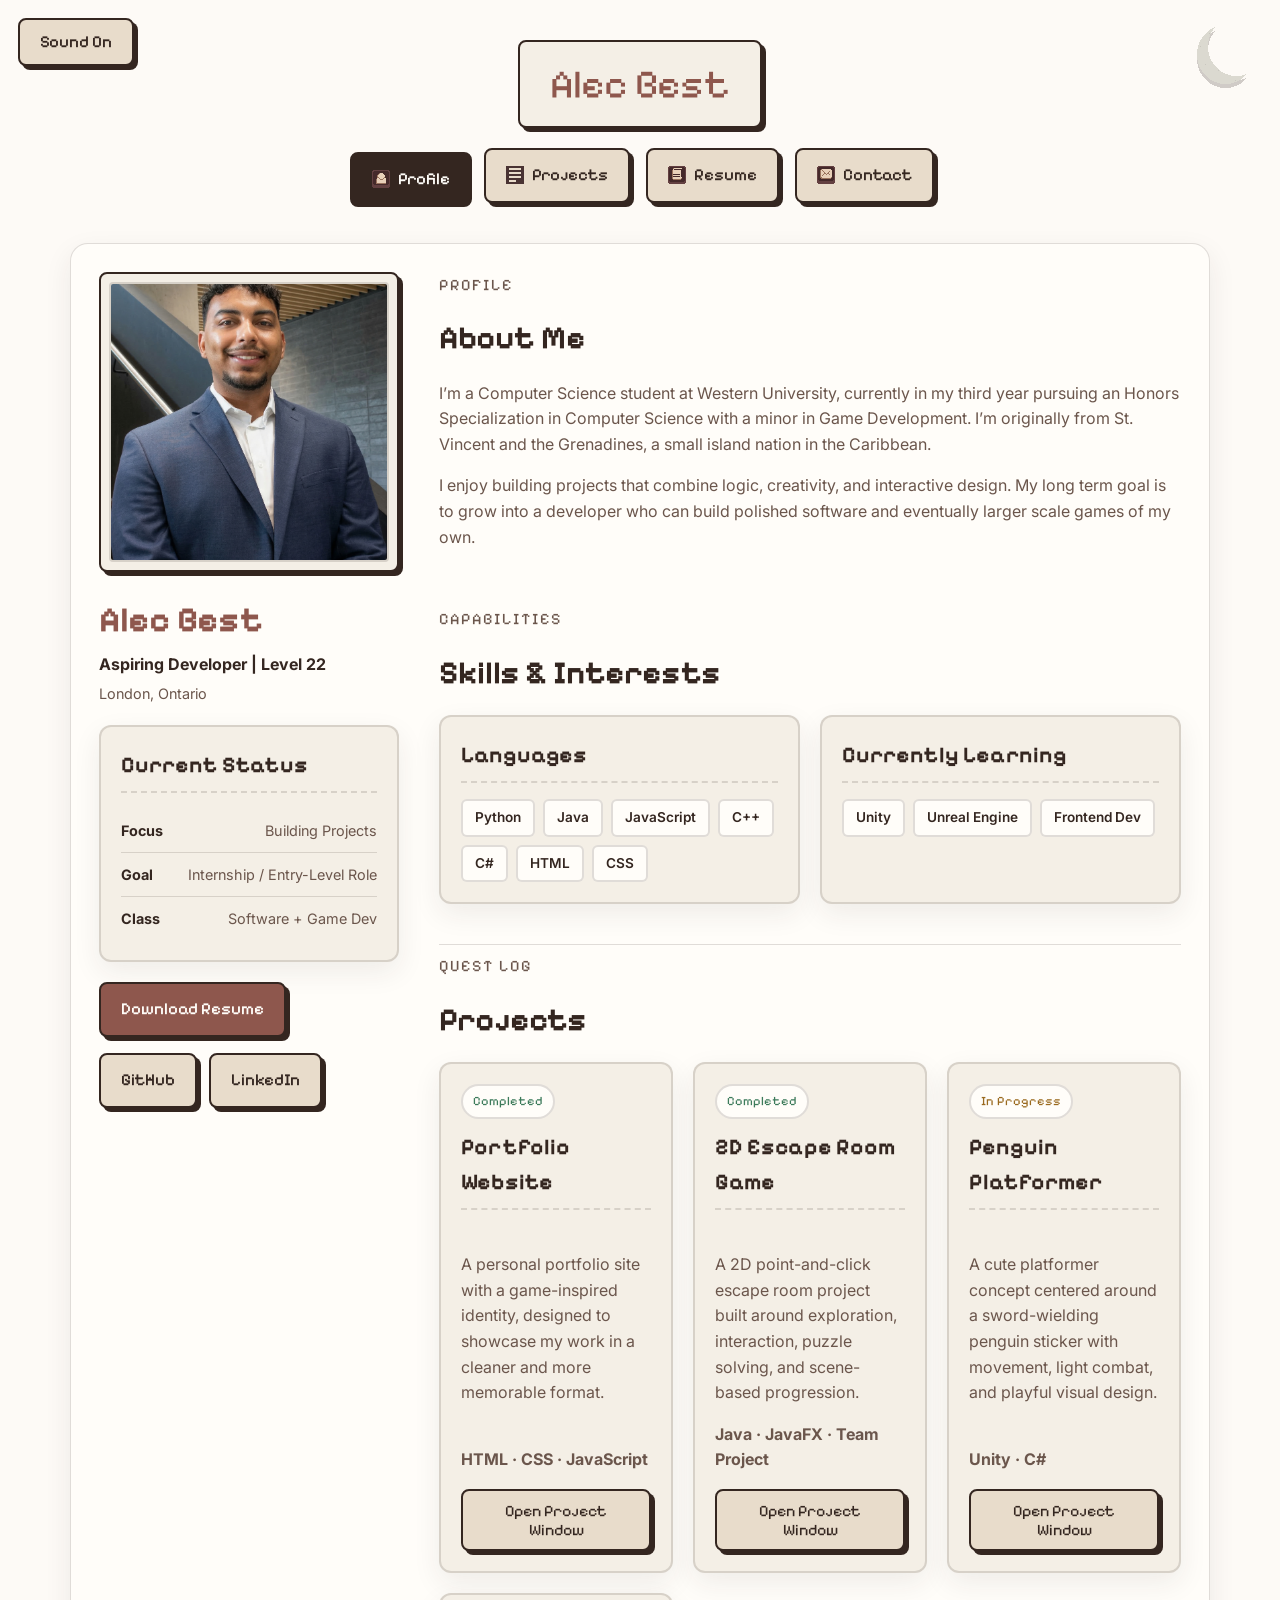
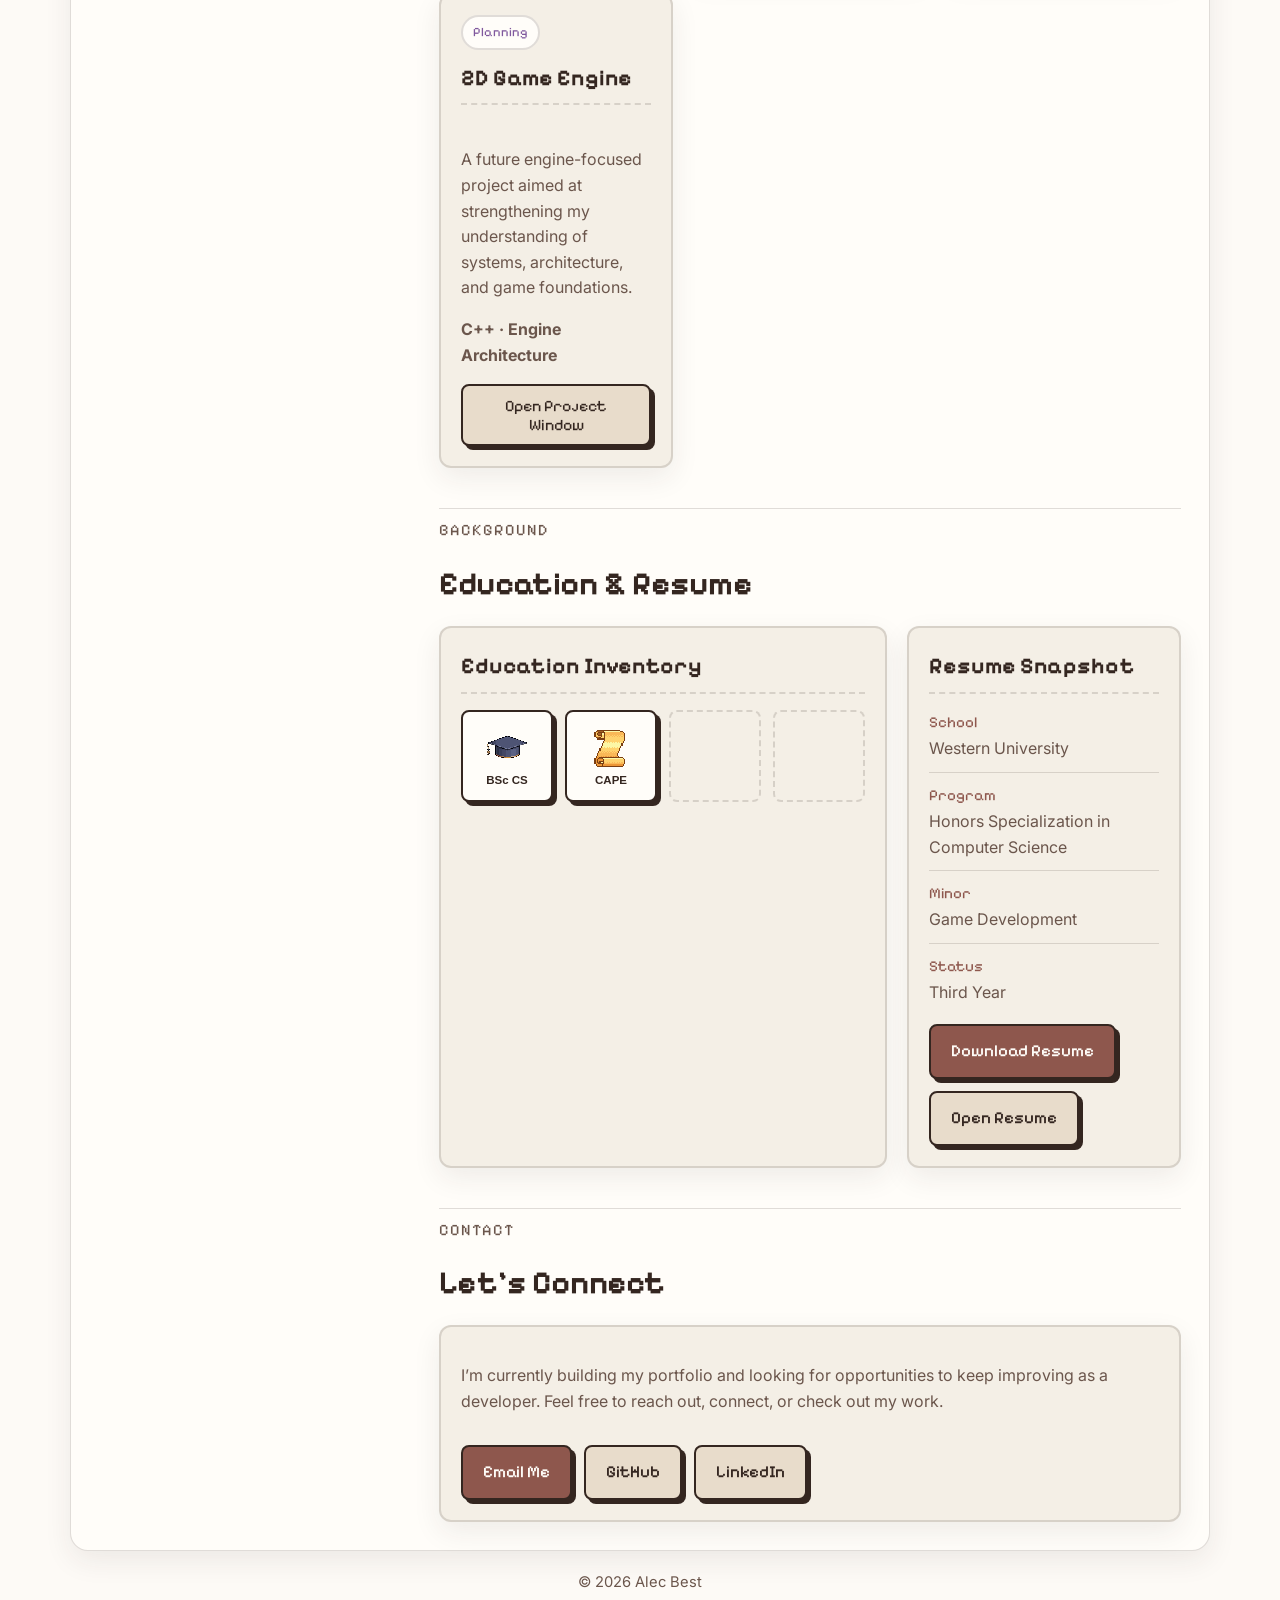
==== commit 2a273bbc: "updated look to be more mobile friendly | also added the project images" ====
--- a/index.html
+++ b/index.html
@@ -158,6 +158,22 @@
 
                             <article class="project-card">
                                 <div class="project-top">
+                                    <span class="project-tag done">Completed</span>
+                                    <h3>2D Escape Room Game</h3>
+                                </div>
+                                <p>
+                                    A 2D point-and-click escape room project built around exploration, interaction, puzzle solving, and scene-based progression.
+                                </p>
+
+                                <p class="project-stack">Java · JavaFX · Team Project</p>
+
+                                <button type="button" class="window-open-btn" data-window="window-escape-room">
+                                    Open Project Window
+                                </button>
+                            </article>
+
+                            <article class="project-card">
+                                <div class="project-top">
                                     <span class="project-tag progress">In Progress</span>
                                     <h3>Penguin Platformer</h3>
                                 </div>
@@ -286,9 +302,68 @@
 
             <div class="window-body">
                 <div class="window-gallery">
-                    <div class="window-shot">Homepage Layout</div>
-                    <div class="window-shot">Profile Panel</div>
-                    <div class="window-shot wide">Project Window System</div>
+                    <div class="window-shot">
+                        <button class="shot-flip-card" type="button" aria-label="Flip card">
+                            <div class="shot-flip-inner">
+                                <div class="shot-face shot-front">
+                                    <div class="window-shot-image">
+                                        <img src="Assets/images/homePage.png" alt="Homepage Layout">
+                                    </div>
+                                    <span class="window-shot-label">Homepage Layout</span>
+                                </div>
+
+                                <div class="shot-face shot-back">
+                                    <h4>Homepage Layout</h4>
+                                    <p>
+                                    This shows the main landing page layout with the game-inspired header,
+                                    profile section, and structured card design used throughout the site.
+                                    </p>
+                                </div>
+                            </div>
+                        </button>
+                    </div>
+
+                    <div class="window-shot">
+                        <button class="shot-flip-card" type="button" aria-label="Flip card">
+                            <div class="shot-flip-inner">
+                                <div class="shot-face shot-front">
+                                    <div class="window-shot-image">
+                                        <img src="Assets/images/profilePage.png" alt="Profile Page Layout">
+                                    </div>
+                                    <span class="window-shot-label">Profile Page Layout</span>
+                                </div>
+
+                                <div class="shot-face shot-back">
+                                    <h4>Profile Page Layout</h4>
+                                    <p>
+                                    This shows the profile page layout with the game-inspired header,
+                                    profile section, and structured card design used throughout the site.
+                                    </p>
+                                </div>
+                            </div>
+                        </button>
+                    </div>
+
+                    <div class="window-shot wide">
+                        <button class="shot-flip-card" type="button" aria-label="Flip card">
+                            <div class="shot-flip-inner">
+                                <div class="shot-face shot-front">
+                                    <div class="window-shot-image">
+                                        <img src="Assets/images/popUpPage.png" alt="Pop-Up Page Layout">
+                                    </div>
+                                    <span class="window-shot-label">Pop-Up Page Layout</span>
+                                </div>
+
+                                <div class="shot-face shot-back">
+                                    <h4>Pop-Up Page Layout</h4>
+                                    <p>
+                                    This shows the pop-up page layout with the game-inspired header,
+                                    profile section, and structured card design used throughout the site.
+                                    </p>
+                                </div>
+                            </div>
+                        </button>
+                    </div>
                 </div>
 
                 <div class="window-content">
@@ -329,9 +404,26 @@
 
             <div class="window-body">
                 <div class="window-gallery">
-                    <div class="window-shot">Movement</div>
-                    <div class="window-shot">Combat</div>
-                    <div class="window-shot wide">Sticker Book Theme</div>
+                    <div class="window-shot placeholder-shot">
+                        <div class="placeholder-panel">
+                            <span class="placeholder-title">UNDER CONSTRUCTION</span>
+                            <span class="placeholder-note">Movement screenshot coming soon.</span>
+                        </div>
+                    </div>
+
+                    <div class="window-shot placeholder-shot">
+                        <div class="placeholder-panel">
+                            <span class="placeholder-title">UNDER CONSTRUCTION</span>
+                            <span class="placeholder-note">Combat screenshot coming soon.</span>
+                        </div>
+                    </div>
+
+                    <div class="window-shot wide placeholder-shot">
+                        <div class="placeholder-panel">
+                            <span class="placeholder-title">UNDER CONSTRUCTION</span>
+                            <span class="placeholder-note">Sticker book theme showcase coming soon.</span>
+                        </div>
+                    </div>
                 </div>
 
                 <div class="window-content">
@@ -372,9 +464,26 @@
 
             <div class="window-body">
                 <div class="window-gallery">
-                    <div class="window-shot">Systems</div>
-                    <div class="window-shot">Architecture</div>
-                    <div class="window-shot wide">Technical Foundations</div>
+                    <div class="window-shot placeholder-shot">
+                        <div class="placeholder-panel">
+                            <span class="placeholder-title">UNDER CONSTRUCTION</span>
+                            <span class="placeholder-note">Systems screenshot coming soon.</span>
+                        </div>
+                    </div>
+
+                    <div class="window-shot placeholder-shot">
+                        <div class="placeholder-panel">
+                            <span class="placeholder-title">UNDER CONSTRUCTION</span>
+                            <span class="placeholder-note">Architecture screenshot coming soon.</span>
+                        </div>
+                    </div>
+
+                    <div class="window-shot wide placeholder-shot">
+                        <div class="placeholder-panel">
+                            <span class="placeholder-title">UNDER CONSTRUCTION</span>
+                            <span class="placeholder-note">Technical foundations showcase coming soon.</span>
+                        </div>
+                    </div>
                 </div>
 
                 <div class="window-content">
@@ -398,6 +507,84 @@
                         <div class="window-meta-row">
                             <span class="window-meta-label">Status</span>
                             <span class="window-meta-value">Planned</span>
+                        </div>
+                    </div>
+                </div>
+            </div>
+        </div>
+
+        <div class="desktop-window hidden" id="window-escape-room">
+            <div class="window-bar">
+                <span>2d_escape_room.java</span>
+
+                <button class="window-close" type="button" aria-label="Close window">
+                    <img src="Assets/images/UI_TravelBook_ButtonCross01a.png" alt="" class="window-close-icon" />
+                </button>
+            </div>
+
+            <div class="window-body">
+                <div class="window-gallery">
+                    <div class="window-shot">
+                        <div class="shot-flip-card static-shot-card" aria-label="Escape room screenshot slot">
+                            <div class="shot-flip-inner">
+                                <div class="shot-face shot-front">
+                                    <div class="window-shot-image">
+                                        <img src="Assets/images/gameLayout.png" alt="Escape Room Screenshot 1">
+                                    </div>
+                                    <span class="window-shot-label">Escape Room | Home scene</span>
+                                </div>
+                            </div>
+                        </div>
+                    </div>
+
+                    <div class="window-shot">
+                        <div class="shot-flip-card static-shot-card" aria-label="Escape room screenshot slot">
+                            <div class="shot-flip-inner">
+                                <div class="shot-face shot-front">
+                                    <div class="window-shot-image">
+                                        <img src="Assets/images/dialogue.png" alt="Escape Room Screenshot 2">
+                                    </div>
+                                    <span class="window-shot-label">Dialogue UI</span>
+                                </div>
+                            </div>
+                        </div>
+                    </div>
+
+                    <div class="window-shot wide">
+                        <div class="shot-flip-card static-shot-card" aria-label="Escape room screenshot slot">
+                            <div class="shot-flip-inner">
+                                <div class="shot-face shot-front">
+                                    <div class="window-shot-image">
+                                        <img src="Assets/images/inventory.png" alt="Escape Room Screenshot 3">
+                                    </div>
+                                    <span class="window-shot-label">Inventory UI</span>
+                                </div>
+                            </div>
+                        </div>
+                    </div>
+                </div>
+
+                <div class="window-content">
+                    <p class="window-kicker">Project File</p>
+                    <h3>2D Point-and-Click Escape Room</h3>
+
+                    <p>
+                        This completed project is a 2D point-and-click escape room built around exploration, interaction, puzzle solving, and scene-based progression.
+                    </p>
+
+                    <p>
+                        This was a team project where I contributed to much of the core systems like inventory management, scene transitions, and puzzle logic while also working on implementation and UI.
+                    </p>
+
+                    <div class="window-meta">
+                        <div class="window-meta-row">
+                            <span class="window-meta-label">Stack</span>
+                            <span class="window-meta-value">Java, JavaFX, Team Project</span>
+                        </div>
+
+                        <div class="window-meta-row">
+                            <span class="window-meta-label">Status</span>
+                            <span class="window-meta-value">Completed</span>
                         </div>
                     </div>
                 </div>
@@ -445,6 +632,12 @@
         </div>
     </div>
 
+    <div class="image-lightbox hidden" id="image-lightbox">
+        <button class="image-lightbox-close" id="image-lightbox-close" type="button" aria-label="Close image preview">✕</button>
+        <img id="image-lightbox-img" src="" alt="">
+        <p class="image-lightbox-caption" id="image-lightbox-caption"></p>
+    </div>
+
     <audio id="click-sound" preload="auto" src="Assets/sound/Mouse Click 1.mp3"></audio>
     <audio id="close-sound" preload="auto" src="Assets/sound/WaterDrop.wav"></audio>
 
--- a/style.css
+++ b/style.css
@@ -598,7 +598,7 @@
     align-items: center;
     justify-content: center;
     padding: 20px;
-    z-index: 120;
+    z-index: 220;
 }
 
 body.dark-mode .window-overlay {
@@ -606,7 +606,7 @@
 }
 
 .desktop-window {
-    width: min(100%, 940px);
+    width: min(100%, 1080px);
     background: var(--bg-window);
     border: 2px solid var(--border-dark);
     border-radius: 14px;
@@ -666,24 +666,216 @@
 }
 
 .window-shot {
-    min-height: 160px;
-    background: linear-gradient(180deg, var(--bg-soft), var(--bg-card));
+    min-height: 210px;
+    background: transparent;
+    border: none;
+    box-shadow: none;
+    padding: 0;
+    perspective: 1200px;
+}
+
+.window-shot.wide {
+    grid-column: 1 / -1;
+    min-height: 280px;
+}
+
+.image-lightbox {
+    position: fixed;
+    inset: 0;
+    background: rgba(20, 14, 12, 0.88);
+    display: flex;
+    flex-direction: column;
+    align-items: center;
+    justify-content: center;
+    gap: 14px;
+    padding: 24px;
+    z-index: 300;
+}
+
+.image-lightbox img {
+    max-width: min(92vw, 1200px);
+    max-height: 78vh;
+    width: auto;
+    height: auto;
+    border: 3px solid var(--border-dark);
+    border-radius: 10px;
+    box-shadow: 8px 8px 0 rgba(0, 0, 0, 0.28);
+    background: var(--bg-panel);
+}
+
+.image-lightbox-caption {
+    margin: 0;
+    color: #f5ecdf;
+    text-align: center;
+    font-size: 0.95rem;
+    max-width: 900px;
+}
+
+.image-lightbox-close {
+    position: absolute;
+    top: 18px;
+    right: 18px;
+    width: 44px;
+    height: 44px;
+    border: 2px solid var(--border-dark);
+    border-radius: 8px;
+    background: var(--bg-card);
+    color: var(--text-main);
+    font-size: 1.1rem;
+    cursor: pointer;
+    box-shadow: var(--shadow-solid);
+}
+
+.shot-flip-card {
+    width: 100%;
+    height: 100%;
+    min-height: inherit;
+    border: 0;
+    background: transparent;
+    padding: 0;
+    display: block;
+}
+
+.shot-flip-inner {
+    position: relative;
+    width: 100%;
+    height: 100%;
+    min-height: inherit;
+    transform-style: preserve-3d;
+    transition: transform 0.55s ease;
+}
+
+.window-shot.is-flipped .shot-flip-inner {
+    transform: rotateY(180deg);
+}
+
+.shot-face {
+    position: absolute;
+    inset: 0;
+    backface-visibility: hidden;
+    -webkit-backface-visibility: hidden;
     border: 2px solid var(--border-dark);
     border-radius: 10px;
     box-shadow: var(--shadow-solid);
+    overflow: hidden;
+    background: linear-gradient(180deg, var(--bg-soft), var(--bg-card));
+}
+
+.shot-front {
+    display: flex;
+    flex-direction: column;
+    padding: 10px;
+    gap: 8px;
+}
+
+.shot-back {
+    transform: rotateY(180deg);
+    padding: 14px;
+    display: flex;
+    flex-direction: column;
+    justify-content: center;
+    background: var(--bg-card);
+}
+
+.shot-back h4 {
+    font-family: "Pixelify Sans", sans-serif;
+    font-size: 1rem;
+    margin: 0 0 8px;
+    color: var(--accent-primary);
+}
+
+.shot-back p {
+    margin: 0;
+    font-size: 0.88rem;
+    line-height: 1.45;
+    color: var(--text-muted);
+}
+
+.window-shot-image {
+    flex: 1;
+    min-height: 0;
+    display: flex;
+    align-items: stretch;
+    justify-content: stretch;
+    overflow: hidden;
+    border-radius: 6px;
+    background: rgba(255, 255, 255, 0.25);
+}
+
+.window-shot img {
+    width: 100%;
+    height: 100%;
+    object-fit: cover;   
+    object-position: center;
+    display: block;
+    border-radius: 4px;
+    transition: transform 0.3s ease;
+}
+
+.window-shot:hover img {
+    transform: scale(1.08);
+}
+
+.window-shot-label {
+    font-family: "Pixelify Sans", sans-serif;
+    font-size: 0.85rem;
+    line-height: 1.2;
+    color: var(--text-main);
+    text-align: center;
+    background: var(--bg-panel);
+    border: 2px solid var(--border-light);
+    border-radius: 6px;
+    padding: 6px 8px;
+    box-shadow: 2px 2px 0 rgba(0, 0, 0, 0.12);
+}
+
+.placeholder-shot {
+    border: 2px dashed var(--border-dark);
+    border-radius: 10px;
+    background: repeating-linear-gradient(
+        -45deg,
+        var(--bg-card),
+        var(--bg-card) 10px,
+        var(--bg-soft) 10px,
+        var(--bg-soft) 20px
+    );
+    box-shadow: var(--shadow-soft);
     display: flex;
     align-items: center;
     justify-content: center;
     padding: 14px;
+}
+
+.placeholder-panel {
+    width: 100%;
+    max-width: 280px;
+    background: var(--bg-panel);
+    border: 2px solid var(--border-dark);
+    border-radius: 8px;
+    box-shadow: var(--shadow-solid);
+    padding: 12px;
+    display: flex;
+    flex-direction: column;
+    gap: 6px;
+    align-items: center;
+    text-align: center;
+}
+
+.placeholder-title {
+    font-family: "Pixelify Sans", sans-serif;
+    font-size: 0.8rem;
     color: var(--accent-primary);
-    text-align: center;
-    font-family: "Pixelify Sans", sans-serif;
-    font-size: 0.95rem;
-}
-
-.window-shot.wide {
-    grid-column: 1 / -1;
-    min-height: 190px;
+    letter-spacing: 1px;
+}
+
+.placeholder-note {
+    color: var(--text-muted);
+    font-size: 0.8rem;
+    line-height: 1.35;
+}
+
+.static-shot-card {
+    cursor: default;
 }
 
 .window-content {
@@ -763,18 +955,7 @@
 @media (max-width: 560px) {
     .page-shell {
         padding: 22px 14px 36px;
-    }
-
-    .theme-toggle {
-        top: 10px;
-        right: 10px;
-        width: 58px;
-        height: 58px;
-    }
-
-    .theme-toggle-icon {
-        width: 52px;
-        height: 52px;
+        position: relative;
     }
 
     .profile-container {
@@ -815,14 +996,147 @@
     }
 
     .window-overlay {
-        padding: 12px;
+        padding: 14px 10px;
+        align-items: flex-start;
+        overflow-y: auto;
+    }
+
+    .desktop-window,
+    .small-window {
+        width: 100%;
+        max-width: 100%;
+        margin-top: 8px;
+        max-height: calc(100dvh - 24px);
+        overflow: hidden;
+    }
+
+    .window-bar {
+        min-height: 48px;
+        padding: 8px 10px;
+        font-size: 0.82rem;
+    }
+
+    .window-close {
+        width: 44px;
+        height: 44px;
+        padding: 4px;
+        flex-shrink: 0;
+        touch-action: manipulation;
+    }
+
+    .window-close-icon {
+        width: 16px;
+        height: 16px;
     }
 
     .window-body {
-        padding: 16px;
+        display: grid;
+        grid-template-columns: 1fr;
+        gap: 16px;
+        padding: 14px;
+        max-height: calc(100dvh - 110px);
+        overflow-y: auto;
     }
 
     .window-shot {
-        min-height: 130px;
+        min-height: 210px;
+    }
+
+    .window-shot.wide {
+        min-height: 280px;
+    }
+
+    .window-content h3 {
+        font-size: 1.35rem;
+    }
+
+    .window-content p {
+        font-size: 0.9rem;
+        margin-bottom: 10px;
+    }
+
+    .window-shot-label {
+        font-size: 0.78rem;
+        padding: 6px;
+    }
+
+    .placeholder-panel {
+        max-width: 100%;
+    }
+
+    .placeholder-note {
+        font-size: 0.74rem;
+    }
+
+    .image-lightbox {
+        position: fixed;
+        inset: 0;
+        background: rgba(20, 14, 12, 0.88);
+        display: flex;
+        flex-direction: column;
+        align-items: center;
+        justify-content: center;
+        gap: 14px;
+        padding: 24px;
+        z-index: 300;
+    }
+
+    .image-lightbox img {
+        max-width: min(92vw, 1200px);
+        max-height: 78vh;
+        width: auto;
+        height: auto;
+        border: 3px solid var(--border-dark);
+        border-radius: 10px;
+        box-shadow: 8px 8px 0 rgba(0, 0, 0, 0.28);
+        background: var(--bg-panel);
+    }
+
+    .image-lightbox-caption {
+        margin: 0;
+        color: #f5ecdf;
+        text-align: center;
+        font-size: 0.95rem;
+        max-width: 900px;
+    }
+
+    .image-lightbox-close {
+        position: absolute;
+        top: 18px;
+        right: 18px;
+        width: 44px;
+        height: 44px;
+        border: 2px solid var(--border-dark);
+        border-radius: 8px;
+        background: var(--bg-card);
+        color: var(--text-main);
+        font-size: 1.1rem;
+        cursor: pointer;
+        box-shadow: var(--shadow-solid);
+    }
+
+    .sound-toggle,
+    .theme-toggle {
+        position: absolute;
+        top: 10px;
+        z-index: 20;
+    }
+
+    .sound-toggle {
+        left: 10px;
+        min-height: 30px;
+        padding: 4px 8px;
+        font-size: 0.72rem;
+    }
+
+    .theme-toggle {
+        right: 10px;
+        width: 36px;
+        height: 36px;
+    }
+
+    .theme-toggle-icon {
+        width: 32px;
+        height: 32px;
     }
 }
